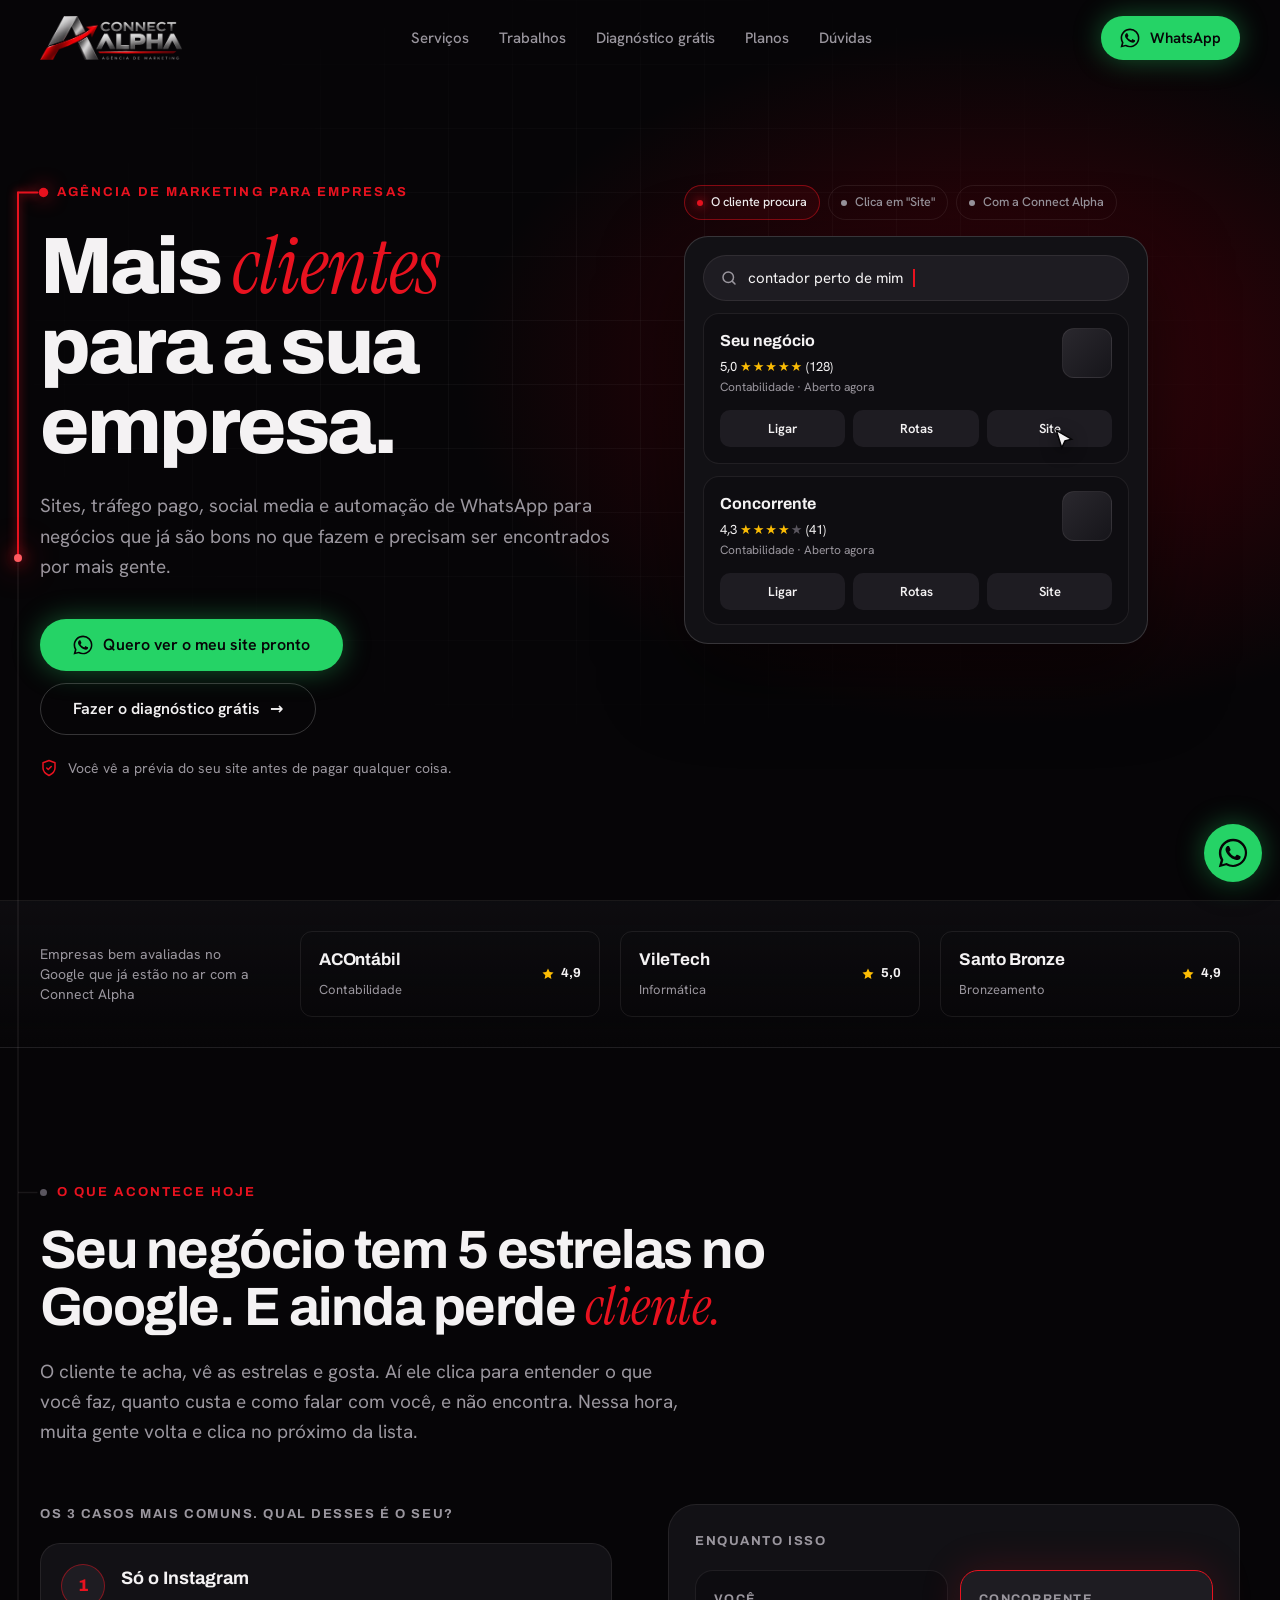
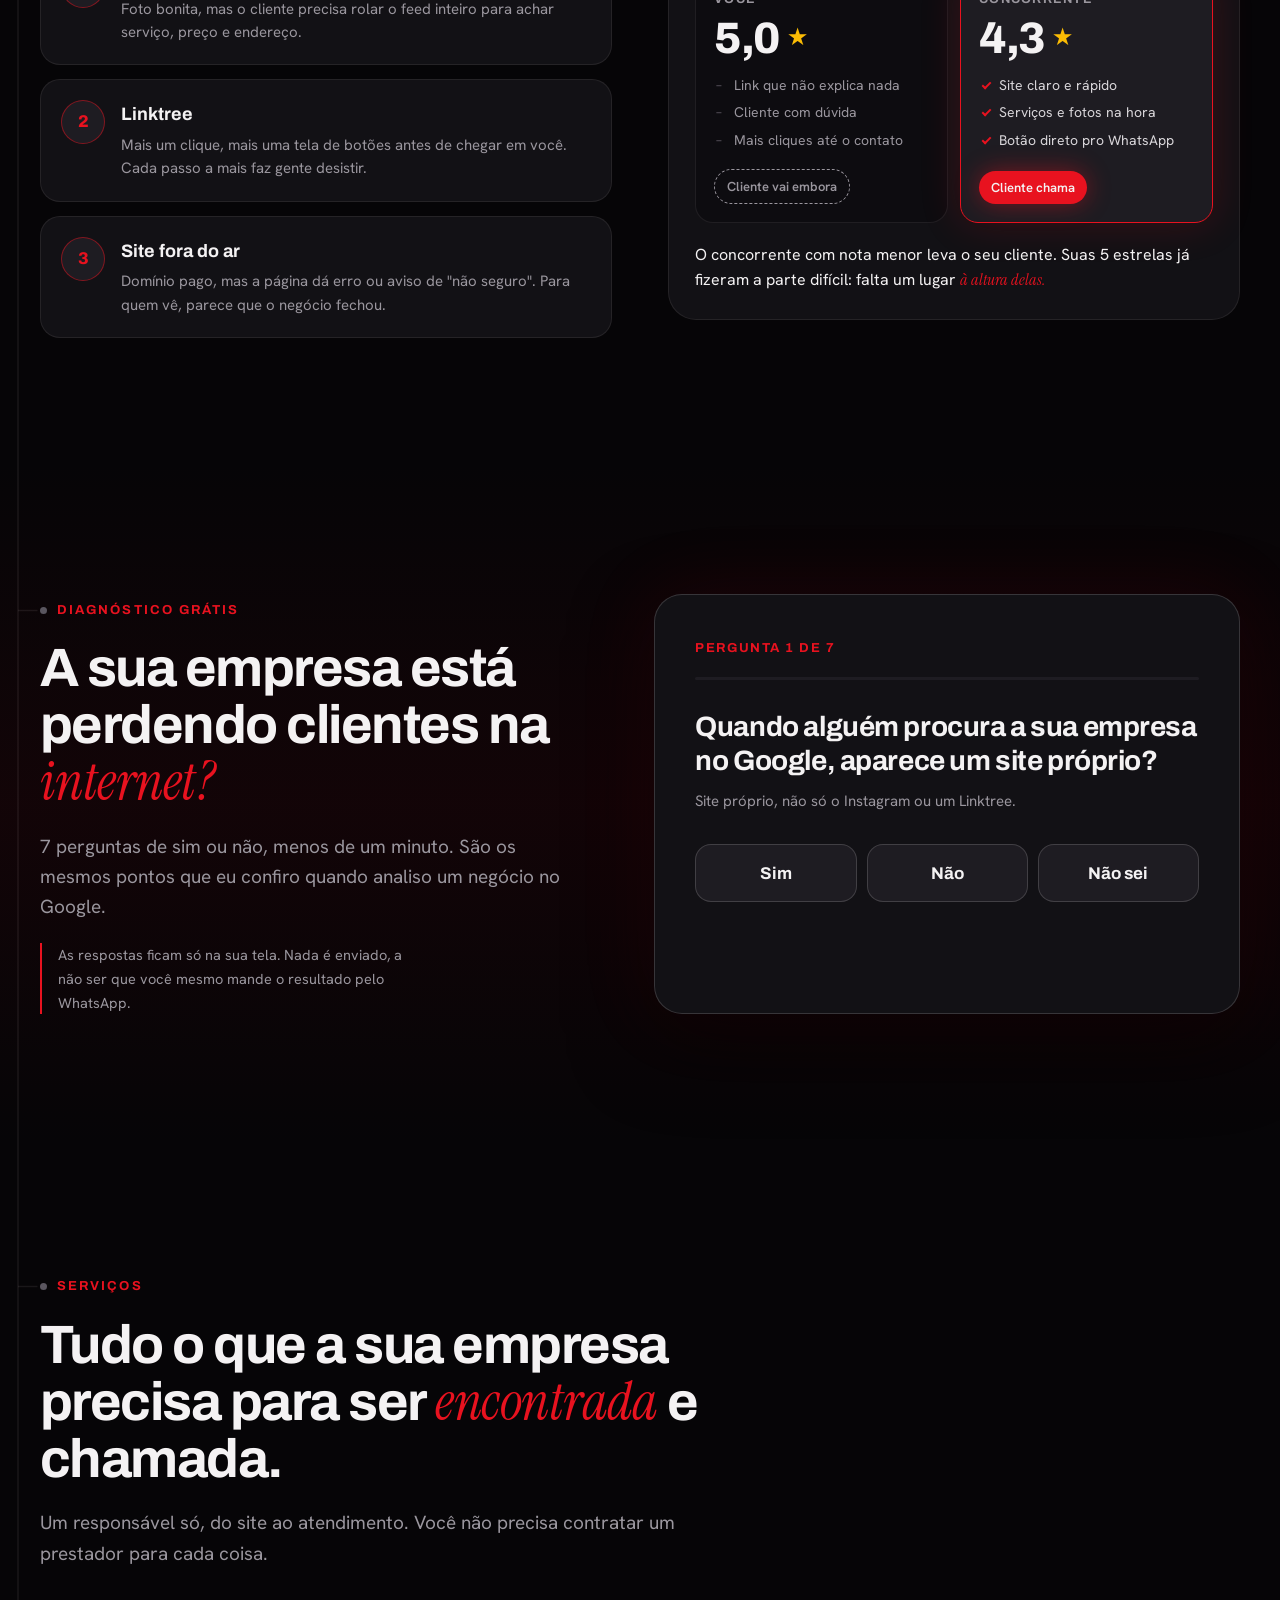
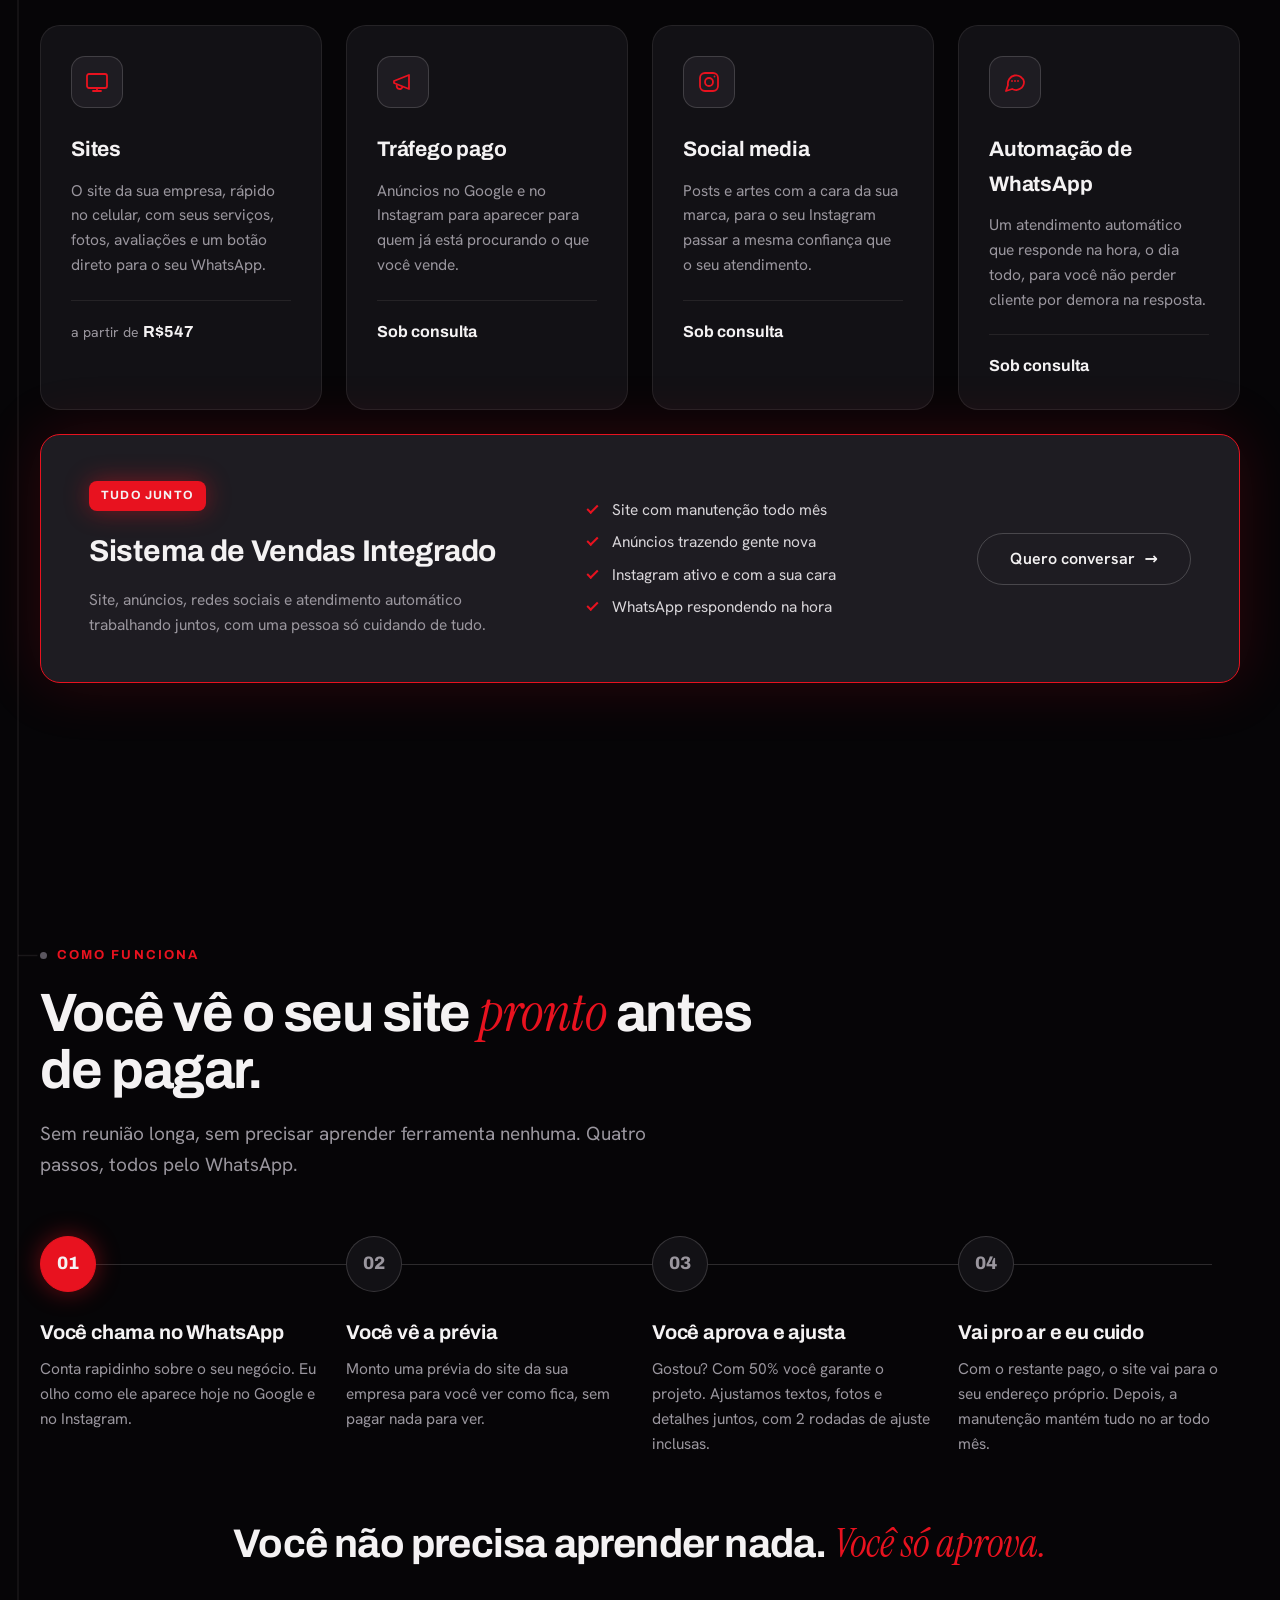
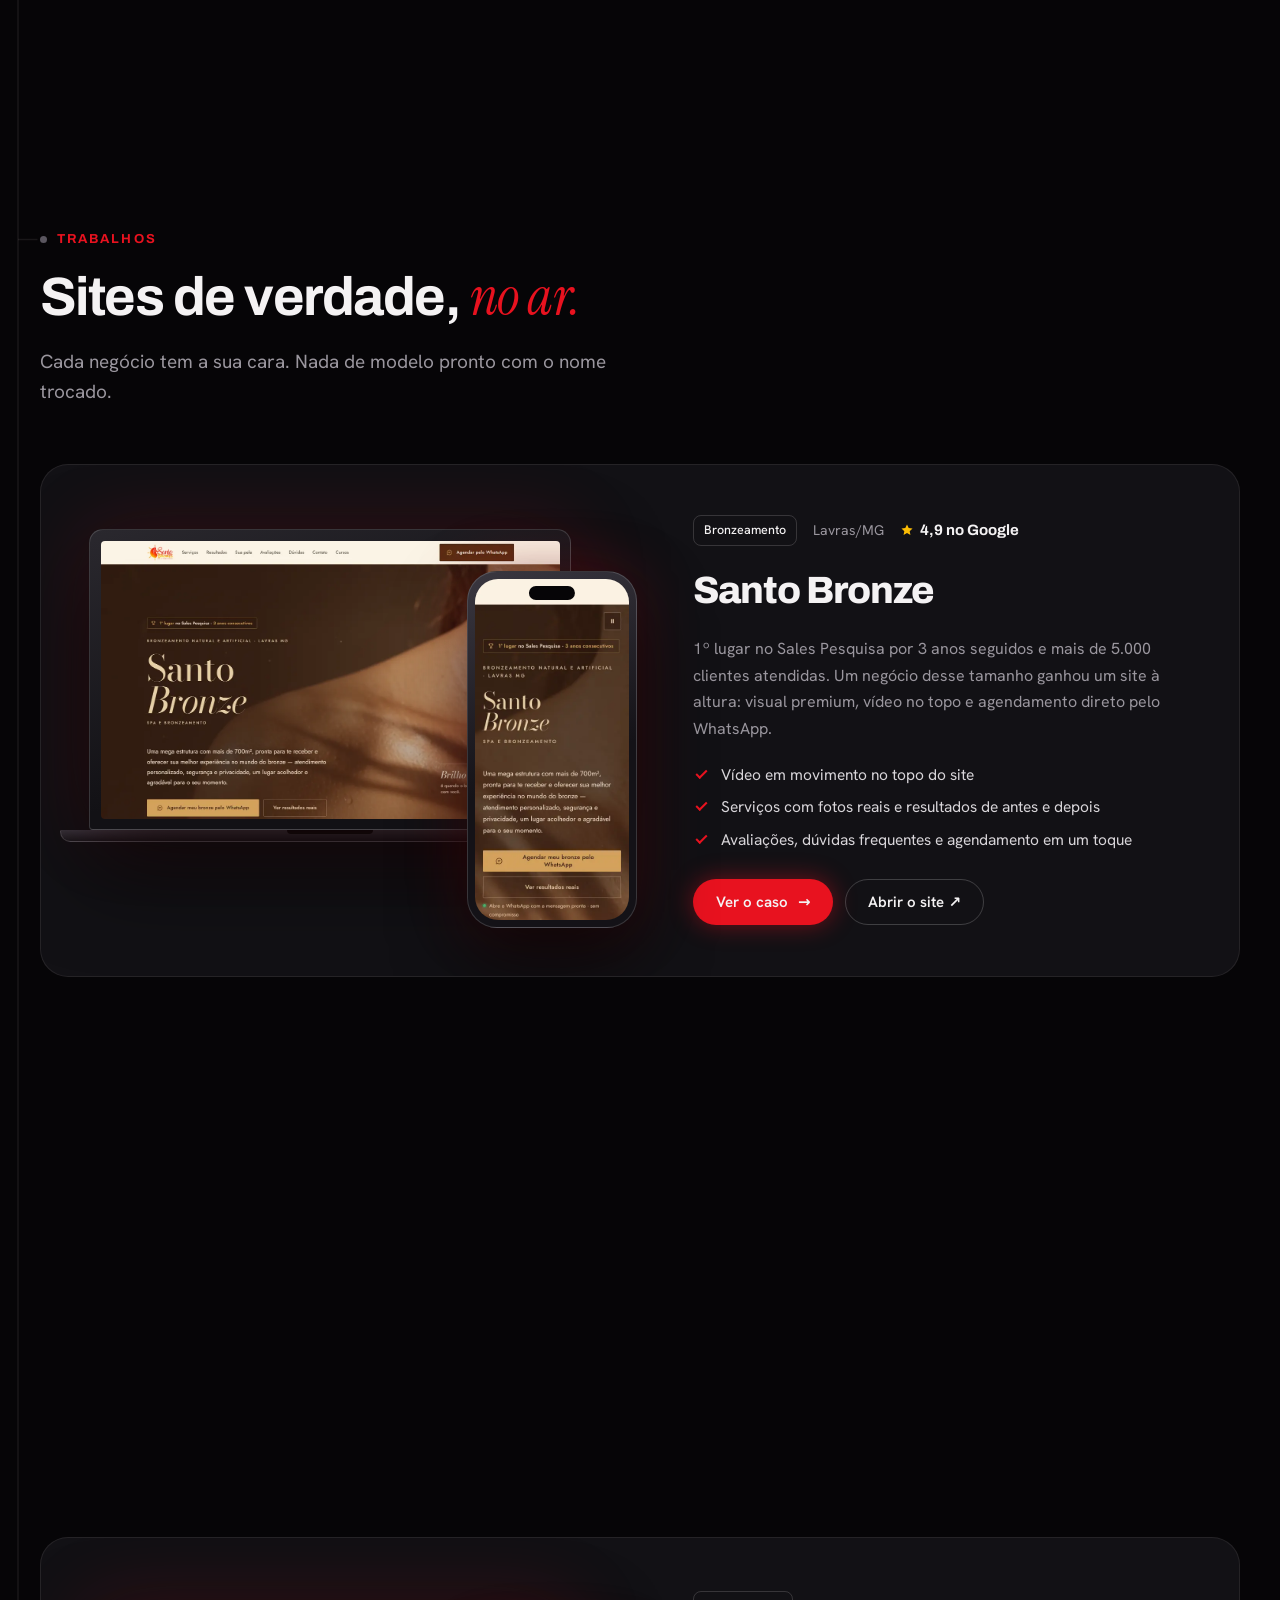
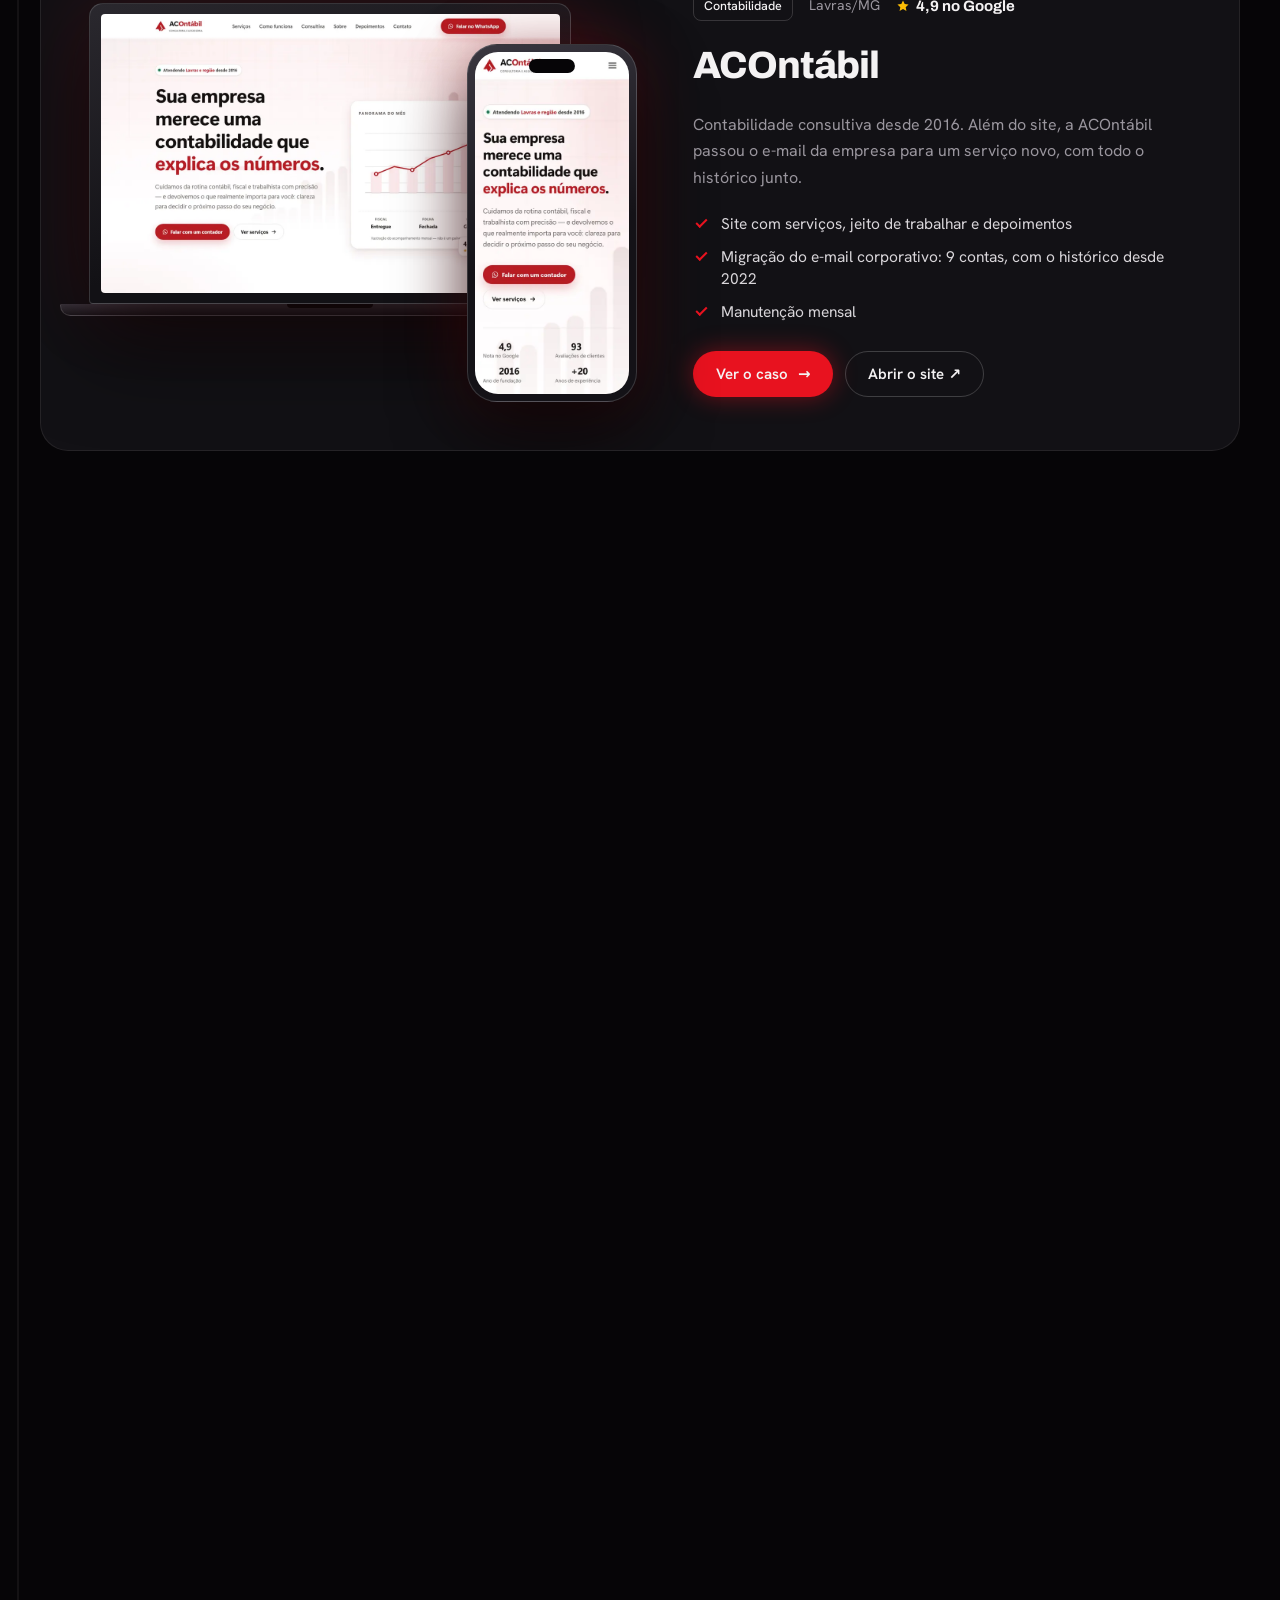
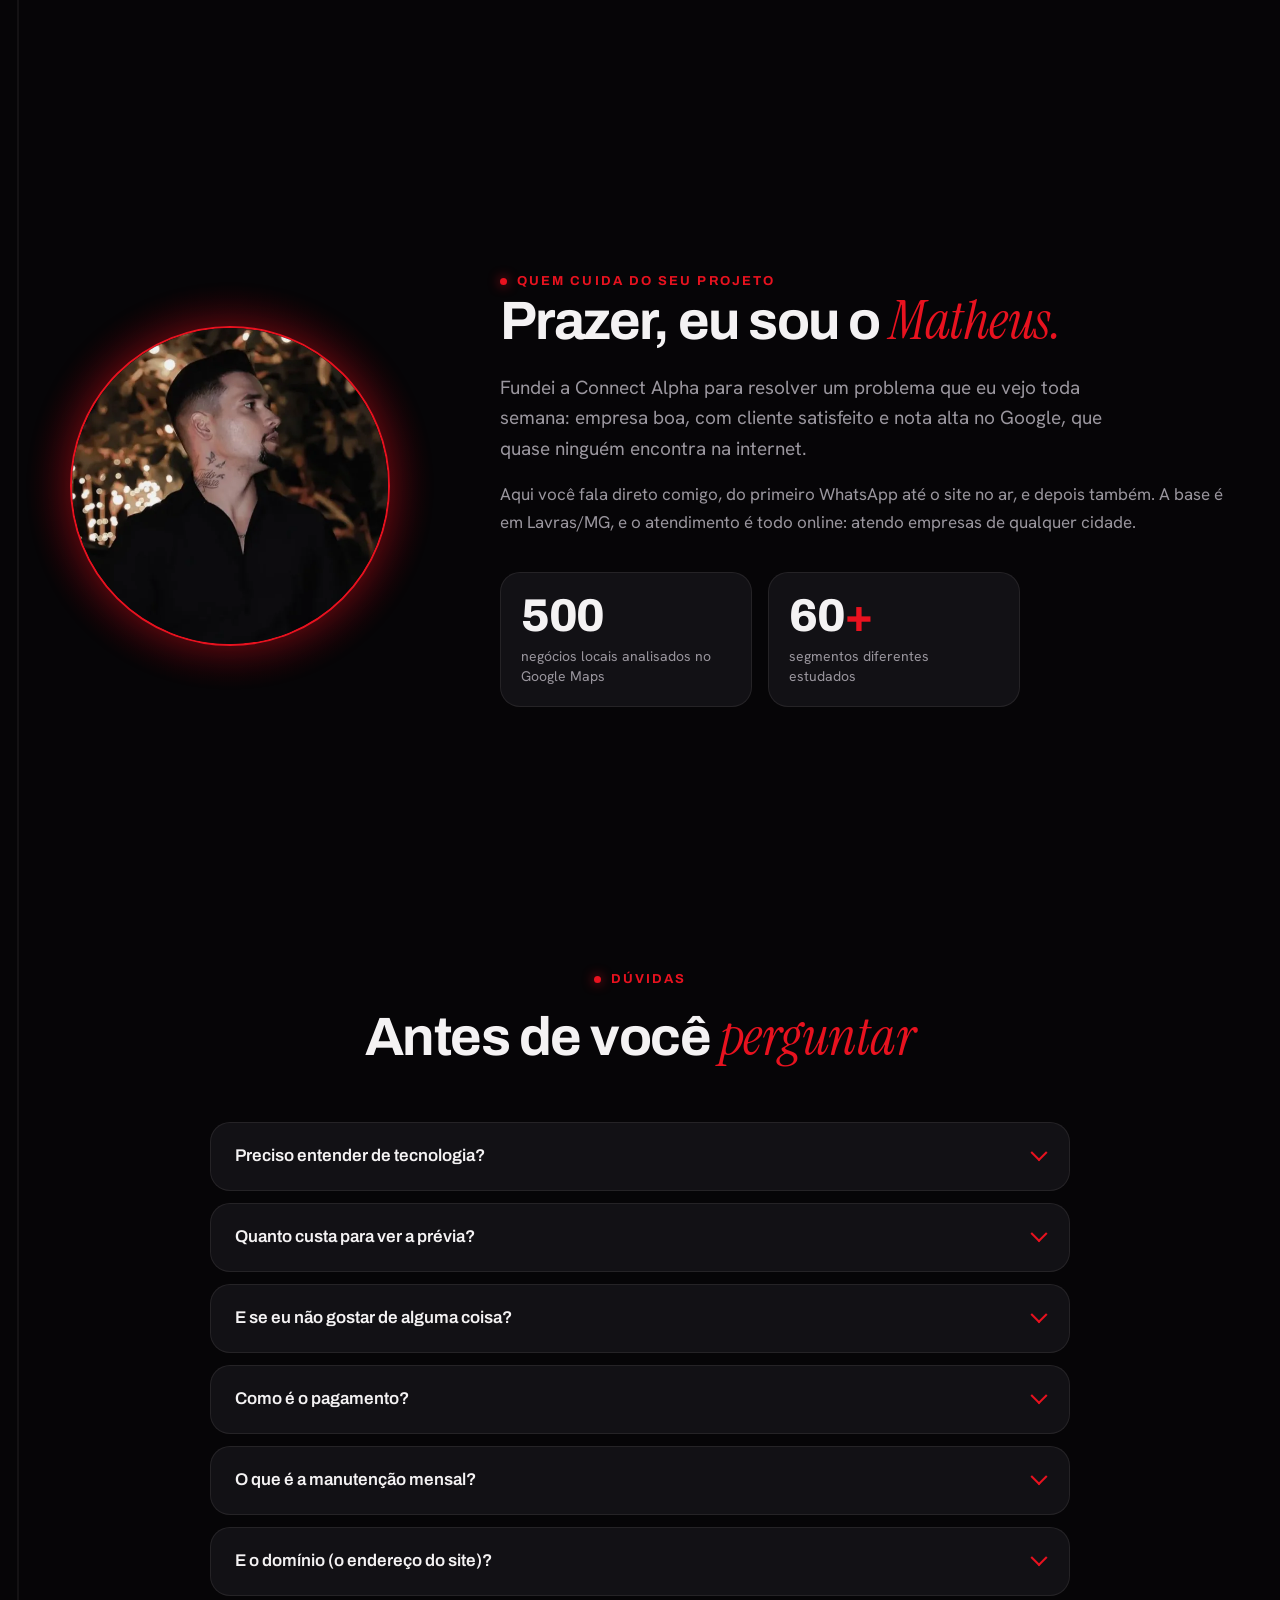
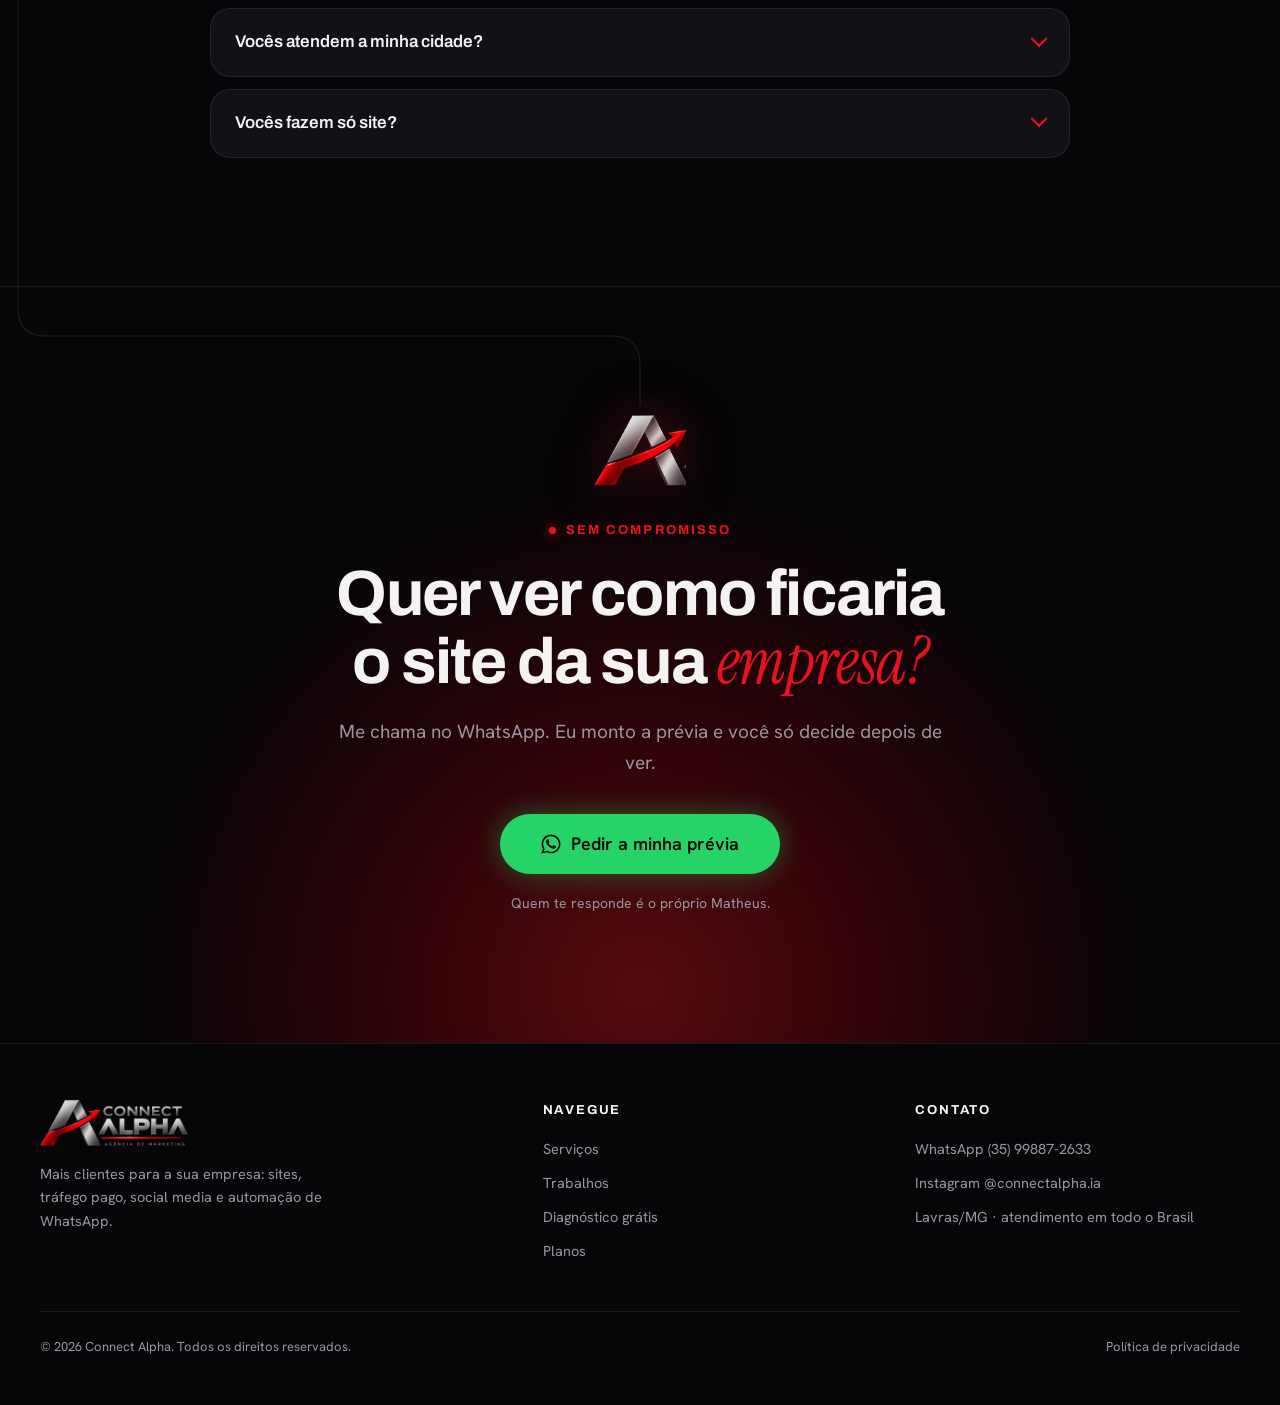
==== index.html @ d313cddc "Site da Connect Alpha: primeira versão Página principal com demonstração animada, trilha de luz, dia" ====
<!DOCTYPE html>
<html lang="pt-BR">
<head>
<meta charset="UTF-8">
<meta name="viewport" content="width=device-width, initial-scale=1">
<title>Connect Alpha | Agência de marketing: sites, tráfego pago e automação</title>
<meta name="description" content="Mais clientes para a sua empresa. Sites, tráfego pago, social media e automação de WhatsApp para negócios que já são bons no que fazem. Veja a prévia do seu site antes de pagar.">
<link rel="canonical" href="https://connectalpha.com.br/">
<meta name="theme-color" content="#060507">
<meta property="og:type" content="website">
<meta property="og:locale" content="pt_BR">
<meta property="og:site_name" content="Connect Alpha">
<meta property="og:title" content="Connect Alpha | Mais clientes para a sua empresa">
<meta property="og:description" content="Sites, tráfego pago, social media e automação de WhatsApp. Veja a prévia do seu site antes de pagar.">
<meta property="og:url" content="https://connectalpha.com.br/">
<meta property="og:image" content="https://connectalpha.com.br/assets/img/og.png">
<meta property="og:image:width" content="1200">
<meta property="og:image:height" content="630">
<meta name="twitter:card" content="summary_large_image">
<link rel="icon" type="image/png" href="/favicon.png">
<link rel="apple-touch-icon" href="/assets/img/apple-touch-icon.png">
<link rel="preload" href="/assets/fonts/archivo.woff2" as="font" type="font/woff2" crossorigin>
<link rel="preload" href="/assets/fonts/hanken-grotesk.woff2" as="font" type="font/woff2" crossorigin>
<link rel="stylesheet" href="/assets/css/site.css">
<script>document.documentElement.className += ' js';</script>
<script type="application/ld+json">
{
  "@context": "https://schema.org",
  "@type": "ProfessionalService",
  "name": "Connect Alpha",
  "description": "Agência de marketing: sites, tráfego pago, social media e automação de WhatsApp para empresas.",
  "url": "https://connectalpha.com.br/",
  "logo": "https://connectalpha.com.br/assets/img/logo.png",
  "image": "https://connectalpha.com.br/assets/img/og.png",
  "telephone": "+55-35-99887-2633",
  "founder": { "@type": "Person", "name": "Matheus Baptista" },
  "address": { "@type": "PostalAddress", "addressLocality": "Lavras", "addressRegion": "MG", "addressCountry": "BR" },
  "areaServed": "BR",
  "sameAs": ["https://www.instagram.com/connectalpha.ia/"],
  "priceRange": "R$547 - R$1.250"
}
</script>
</head>
<body>
<svg width="0" height="0" style="position:absolute" aria-hidden="true">
  <symbol id="i-whats" viewBox="0 0 24 24"><path d="M17.47 14.38c-.3-.15-1.76-.87-2.03-.97-.27-.1-.47-.15-.67.15-.2.3-.77.97-.94 1.17-.17.2-.35.22-.64.07-.3-.15-1.26-.46-2.39-1.47-.88-.79-1.48-1.76-1.65-2.06-.17-.3-.02-.46.13-.6.13-.13.3-.35.45-.52.15-.17.2-.3.3-.5.1-.2.05-.37-.03-.52-.07-.15-.67-1.61-.92-2.2-.24-.58-.49-.5-.67-.51h-.57c-.2 0-.52.07-.79.37-.27.3-1.04 1.02-1.04 2.48 0 1.46 1.07 2.88 1.21 3.07.15.2 2.1 3.2 5.08 4.49.71.31 1.26.49 1.69.63.71.23 1.36.2 1.87.12.57-.08 1.76-.72 2.01-1.41.25-.7.25-1.29.17-1.41-.07-.13-.27-.2-.57-.35M12.05 21.5h-.01a9.4 9.4 0 0 1-4.79-1.310l-.34-.2-3.56.93.95-3.47-.22-.36a9.39 9.39 0 0 1-1.44-5.01c0-5.19 4.23-9.42 9.43-9.42a9.36 9.36 0 0 1 6.66 2.76 9.36 9.36 0 0 1 2.76 6.67c0 5.2-4.23 9.42-9.42 9.42M20.07 3.93A11.25 11.25 0 0 0 12.05.6C5.8.6.71 5.69.7 11.95c0 2 .52 3.95 1.52 5.67L.6 23.4l5.9-1.55a11.3 11.3 0 0 0 5.42 1.38h.01c6.25 0 11.34-5.09 11.35-11.35 0-3.03-1.18-5.88-3.32-8.02"/></symbol>
  <symbol id="i-estrela" viewBox="0 0 24 24"><path d="M12 2.5l2.9 6.1 6.6.8-4.9 4.6 1.3 6.6L12 17.3l-5.9 3.3 1.3-6.6-4.9-4.6 6.6-.8z"/></symbol>
</svg>
<a class="pular" href="#conteudo">Pular para o conteúdo</a>
<header class="topo">
  <div class="wrap">
    <a class="marca" href="/" aria-label="Connect Alpha, página inicial"><img src="/assets/img/logo.webp" alt="Connect Alpha, agência de marketing" width="640" height="199"></a>
    <nav class="menu" aria-label="Principal">
      <a href="/#servicos">Serviços</a>
      <a href="/#trabalhos">Trabalhos</a>
      <a href="/#diagnostico">Diagnóstico grátis</a>
      <a href="/#planos">Planos</a>
      <a href="/#duvidas">Dúvidas</a>
    </nav>
    <div class="topo-acoes">
      <a class="btn btn-whats topo-whats" href="https://wa.me/5535998872633?text=Ol%C3%A1%2C%20Matheus!%20Vi%20o%20site%20da%20Connect%20Alpha%20e%20quero%20saber%20mais." target="_blank" rel="noopener"><svg aria-hidden="true"><use href="#i-whats"/></svg><span>WhatsApp</span></a>
      <button class="menu-botao" type="button" aria-expanded="false" aria-controls="menu-movel"><span class="sr-only">Abrir menu</span><i></i><i></i></button>
    </div>
  </div>
  <div class="progresso" aria-hidden="true"></div>
</header>
<div class="menu-movel" id="menu-movel" hidden>
  <nav aria-label="Menu">
    <a href="/#servicos">Serviços</a>
    <a href="/#trabalhos">Trabalhos</a>
    <a href="/#diagnostico">Diagnóstico grátis</a>
    <a href="/#planos">Planos</a>
    <a href="/#duvidas">Dúvidas</a>
  </nav>
  <div class="menu-movel-base">
    <a class="btn btn-whats" href="https://wa.me/5535998872633?text=Ol%C3%A1%2C%20Matheus!%20Vi%20o%20site%20da%20Connect%20Alpha%20e%20quero%20saber%20mais." target="_blank" rel="noopener"><svg aria-hidden="true"><use href="#i-whats"/></svg>Falar no WhatsApp</a>
    <p>(35) 99887-2633 · Lavras/MG, atendimento em todo o Brasil</p>
  </div>
</div>

<main id="conteudo">

  <!-- ABERTURA: a demonstração mostra o clique perdido e o clique que chega -->
  <section class="hero" aria-labelledby="titulo-hero">
    <div class="wrap">
      <div class="hero-texto">
        <span class="kicker trilha-ponto">Agência de marketing para empresas</span>
        <h1 id="titulo-hero" class="h1">Mais <em class="s">clientes</em> para a sua empresa.</h1>
        <p class="lead">Sites, tráfego pago, social media e automação de WhatsApp para negócios que já são bons no que fazem e precisam ser encontrados por mais gente.</p>
        <div class="acoes">
          <a class="btn btn-whats" href="https://wa.me/5535998872633?text=Ol%C3%A1%2C%20Matheus!%20Vi%20o%20site%20da%20Connect%20Alpha%20e%20quero%20ver%20como%20ficaria%20o%20site%20da%20minha%20empresa." target="_blank" rel="noopener"><svg aria-hidden="true"><use href="#i-whats"/></svg>Quero ver o meu site pronto</a>
          <a class="btn btn-fantasma" href="#diagnostico">Fazer o diagnóstico grátis <span class="seta" aria-hidden="true">→</span></a>
        </div>
        <p class="garantia"><svg viewBox="0 0 24 24" fill="none" stroke-width="2" stroke-linecap="round" stroke-linejoin="round" aria-hidden="true"><path d="M12 22s8-4 8-10V5l-8-3-8 3v7c0 6 8 10 8 10z"/><path d="m9 12 2 2 4-4"/></svg>Você vê a prévia do seu site antes de pagar qualquer coisa.</p>
      </div>

      <figure class="demo" data-etapa="0">
        <figcaption class="sr-only">Demonstração: uma pessoa procura um contador no Google, clica em "Site" na empresa com nota 5,0 e dá erro. Com a Connect Alpha, a empresa ganha um site de verdade e a pessoa chama no WhatsApp.</figcaption>
        <ol class="demo-etapas" aria-hidden="true">
          <li data-e="1">O cliente procura</li>
          <li data-e="2">Clica em "Site"</li>
          <li data-e="3">Com a Connect Alpha</li>
        </ol>
        <div class="palco" aria-hidden="true">
          <div class="busca">
            <div class="busca-barra">
              <svg viewBox="0 0 24 24" fill="none" stroke-width="2" stroke-linecap="round"><circle cx="11" cy="11" r="7"/><path d="m20 20-3.5-3.5"/></svg>
              <span class="busca-texto"></span><i class="caret"></i>
            </div>
            <div class="resultado r1">
              <div class="r-cab">
                <div>
                  <b>Seu negócio</b>
                  <span class="r-nota">5,0 <span class="e">★★★★★</span> (128)</span>
                  <span class="r-cat">Contabilidade · Aberto agora</span>
                </div>
                <span class="r-foto"></span>
              </div>
              <div class="r-botoes"><span>Ligar</span><span>Rotas</span><span class="r-site">Site</span></div>
              <div class="r-erro"><svg viewBox="0 0 24 24" fill="none" stroke-width="2" stroke-linecap="round"><circle cx="12" cy="12" r="9"/><path d="M12 7.5v5.5M12 16v.5"/></svg><span><b>Este site não pode ser acessado</b>O cliente desiste e volta para a lista.</span></div>
            </div>
            <div class="resultado r2">
              <div class="r-cab">
                <div>
                  <b>Concorrente</b>
                  <span class="r-nota">4,3 <span class="e">★★★★<i>★</i></span> (41)</span>
                  <span class="r-cat">Contabilidade · Aberto agora</span>
                </div>
                <span class="r-foto"></span>
              </div>
              <div class="r-botoes"><span>Ligar</span><span>Rotas</span><span class="r-site">Site</span></div>
            </div>
          </div>

          <svg class="demo-seta" viewBox="0 0 400 300" preserveAspectRatio="none"><path pathLength="1" d="M18 282 C 120 250, 250 190, 372 34"/><path class="ponta" pathLength="1" d="M338 40 L 374 30 L 366 66"/></svg>

          <div class="demo-celular">
            <div class="tela"><img class="rola" src="/assets/img/acontabil-mobile.webp" alt="" width="390" height="3400" decoding="async"></div>
          </div>
          <div class="demo-msg">
            <span class="demo-msg-ic"><svg><use href="#i-whats"/></svg></span>
            <div><b>Nova mensagem</b><span>Oi! Vi o site de vocês e quero um orçamento.</span></div>
          </div>
          <svg class="cursor" viewBox="0 0 24 24"><path d="M5 3l14 8-6 1.6L10 19z"/></svg>
        </div>
        <p class="demo-legenda" aria-hidden="true">No celular: site real da ACOntábil, cliente da Connect Alpha</p>
      </figure>
    </div>
  </section>

  <!-- FAIXA DE CONFIANÇA -->
  <section class="faixa" aria-label="Clientes">
    <div class="wrap">
      <p>Empresas bem avaliadas no Google que já estão no ar com a Connect Alpha</p>
      <div class="clientes">
        <a class="cliente" href="/trabalhos/acontabil"><div><b>ACOntábil</b><span>Contabilidade</span></div><span class="nota"><svg aria-hidden="true"><use href="#i-estrela"/></svg>4,9</span></a>
        <a class="cliente" href="/trabalhos/viletech"><div><b>VileTech</b><span>Informática</span></div><span class="nota"><svg aria-hidden="true"><use href="#i-estrela"/></svg>5,0</span></a>
        <a class="cliente" href="/trabalhos/santo-bronze"><div><b>Santo Bronze</b><span>Bronzeamento</span></div><span class="nota"><svg aria-hidden="true"><use href="#i-estrela"/></svg>4,9</span></a>
      </div>
    </div>
  </section>

  <!-- O PROBLEMA -->
  <section class="secao problema" aria-labelledby="titulo-problema">
    <div class="wrap">
      <div class="cab">
        <span class="kicker trilha-ponto revela">O que acontece hoje</span>
        <h2 id="titulo-problema" class="h2 revela d1">Seu negócio tem 5 estrelas no Google. E ainda perde <em class="s">cliente.</em></h2>
        <p class="lead revela d2">O cliente te acha, vê as estrelas e gosta. Aí ele clica para entender o que você faz, quanto custa e como falar com você, e não encontra. Nessa hora, muita gente volta e clica no próximo da lista.</p>
      </div>
      <div class="grade">
        <div>
          <p class="rotulo revela">Os 3 casos mais comuns. Qual desses é o seu?</p>
          <div class="casos">
            <div class="caso-item revela"><span class="n">1</span><div><h3>Só o Instagram</h3><p>Foto bonita, mas o cliente precisa rolar o feed inteiro para achar serviço, preço e endereço.</p></div></div>
            <div class="caso-item revela d1"><span class="n">2</span><div><h3>Linktree</h3><p>Mais um clique, mais uma tela de botões antes de chegar em você. Cada passo a mais faz gente desistir.</p></div></div>
            <div class="caso-item revela d2"><span class="n">3</span><div><h3>Site fora do ar</h3><p>Domínio pago, mas a página dá erro ou aviso de "não seguro". Para quem vê, parece que o negócio fechou.</p></div></div>
          </div>
        </div>
        <div class="duelo revela d1">
          <p class="rotulo">Enquanto isso</p>
          <div class="duelo-lados">
            <div class="lado">
              <span class="lado-nome">Você</span>
              <span class="lado-nota">5,0 <span>★</span></span>
              <ul><li>Link que não explica nada</li><li>Cliente com dúvida</li><li>Mais cliques até o contato</li></ul>
              <span class="lado-fim perde">Cliente vai embora</span>
            </div>
            <div class="lado vence">
              <span class="lado-nome">Concorrente</span>
              <span class="lado-nota">4,3 <span>★</span></span>
              <ul><li>Site claro e rápido</li><li>Serviços e fotos na hora</li><li>Botão direto pro WhatsApp</li></ul>
              <span class="lado-fim">Cliente chama</span>
            </div>
          </div>
          <p class="duelo-fecho">O concorrente com nota menor leva o seu cliente. Suas 5 estrelas já fizeram a parte difícil: falta um lugar <em class="s">à altura delas.</em></p>
        </div>
      </div>
    </div>
  </section>

  <!-- DIAGNÓSTICO -->
  <section class="secao diagnostico" id="diagnostico" aria-labelledby="titulo-diag">
    <div class="wrap grade">
      <div class="diag-intro">
        <span class="kicker trilha-ponto revela">Diagnóstico grátis</span>
        <h2 id="titulo-diag" class="h2 revela d1">A sua empresa está perdendo clientes na <em class="s">internet?</em></h2>
        <p class="lead revela d2">7 perguntas de sim ou não, menos de um minuto. São os mesmos pontos que eu confiro quando analiso um negócio no Google.</p>
        <p class="diag-nota revela d2">As respostas ficam só na sua tela. Nada é enviado, a não ser que você mesmo mande o resultado pelo WhatsApp.</p>
      </div>

      <div class="quiz revela d1" data-quiz>
        <div class="quiz-pergunta" data-tela="pergunta">
          <div class="quiz-cab">
            <span class="quiz-contador" data-contador>Pergunta 1 de 7</span>
            <button class="quiz-voltar" type="button" data-voltar hidden>← Voltar</button>
          </div>
          <div class="quiz-barra" aria-hidden="true"><span data-barra></span></div>
          <h3 class="quiz-texto" data-texto tabindex="-1">Quando alguém procura a sua empresa no Google, aparece um site próprio?</h3>
          <p class="quiz-ajuda" data-ajuda>Site próprio, não só o Instagram ou um Linktree.</p>
          <div class="quiz-opcoes">
            <button type="button" class="opcao" data-resp="sim">Sim</button>
            <button type="button" class="opcao" data-resp="nao">Não</button>
            <button type="button" class="opcao" data-resp="nao-sei">Não sei</button>
          </div>
        </div>

        <div class="quiz-resultado" data-tela="resultado" hidden>
          <div class="resultado-topo">
            <div class="placar">
            <svg viewBox="0 0 120 120" aria-hidden="true"><circle cx="60" cy="60" r="52" class="placar-fundo"/><circle cx="60" cy="60" r="52" class="placar-arco" pathLength="100" data-arco/></svg>
            <div class="placar-num"><b data-pontos>0</b><span>de 7 em dia</span></div>
          </div>
          <h3 class="quiz-titulo" data-titulo tabindex="-1"></h3>
          </div>
          <p class="quiz-sub" data-sub></p>
          <ul class="quiz-falhas" data-falhas></ul>
          <label class="campo">
            <span>Nome da sua empresa <small>(opcional)</small></span>
            <input type="text" data-empresa autocomplete="organization" placeholder="Ex.: Padaria Pão de Ouro">
          </label>
          <a class="btn btn-whats" data-enviar href="#" target="_blank" rel="noopener"><svg aria-hidden="true"><use href="#i-whats"/></svg>Mandar meu resultado no WhatsApp</a>
          <button type="button" class="quiz-refazer" data-refazer>Refazer o diagnóstico</button>
        </div>
      </div>
    </div>
  </section>

  <!-- SERVIÇOS -->
  <section class="secao servicos" id="servicos" aria-labelledby="titulo-servicos">
    <div class="wrap">
      <div class="cab">
        <span class="kicker trilha-ponto revela">Serviços</span>
        <h2 id="titulo-servicos" class="h2 revela d1">Tudo o que a sua empresa precisa para ser <em class="s">encontrada</em> e chamada.</h2>
        <p class="lead revela d2">Um responsável só, do site ao atendimento. Você não precisa contratar um prestador para cada coisa.</p>
      </div>
      <div class="grade">
        <article class="card revela">
          <div class="ic"><svg viewBox="0 0 24 24" aria-hidden="true"><rect x="2" y="4" width="20" height="14" rx="2"/><path d="M8 21h8M12 18v3"/></svg></div>
          <h3>Sites</h3>
          <p>O site da sua empresa, rápido no celular, com seus serviços, fotos, avaliações e um botão direto para o seu WhatsApp.</p>
          <p class="preco">a partir de <b>R$547</b></p>
        </article>
        <article class="card revela d1">
          <div class="ic"><svg viewBox="0 0 24 24" aria-hidden="true"><path d="M3 11l15-6v14L3 13z"/><path d="M11.6 16.8a3 3 0 1 1-5.8-1.6"/></svg></div>
          <h3>Tráfego pago</h3>
          <p>Anúncios no Google e no Instagram para aparecer para quem já está procurando o que você vende.</p>
          <p class="preco"><b>Sob consulta</b></p>
        </article>
        <article class="card revela d2">
          <div class="ic"><svg viewBox="0 0 24 24" aria-hidden="true"><rect x="3" y="3" width="18" height="18" rx="5"/><circle cx="12" cy="12" r="4"/><path d="M17.5 6.5h.01"/></svg></div>
          <h3>Social media</h3>
          <p>Posts e artes com a cara da sua marca, para o seu Instagram passar a mesma confiança que o seu atendimento.</p>
          <p class="preco"><b>Sob consulta</b></p>
        </article>
        <article class="card revela d3">
          <div class="ic"><svg viewBox="0 0 24 24" aria-hidden="true"><path d="M21 12a8 8 0 0 1-11.8 7L3 21l2-6a8 8 0 1 1 16-3z"/><path d="M9 11h.01M12 11h.01M15 11h.01"/></svg></div>
          <h3>Automação de WhatsApp</h3>
          <p>Um atendimento automático que responde na hora, o dia todo, para você não perder cliente por demora na resposta.</p>
          <p class="preco"><b>Sob consulta</b></p>
        </article>
      </div>
      <article class="card sistema revela">
        <div>
          <span class="etq">Tudo junto</span>
          <h3>Sistema de Vendas Integrado</h3>
          <p>Site, anúncios, redes sociais e atendimento automático trabalhando juntos, com uma pessoa só cuidando de tudo.</p>
        </div>
        <ul>
          <li>Site com manutenção todo mês</li>
          <li>Anúncios trazendo gente nova</li>
          <li>Instagram ativo e com a sua cara</li>
          <li>WhatsApp respondendo na hora</li>
        </ul>
        <a class="btn btn-fantasma" href="https://wa.me/5535998872633?text=Ol%C3%A1%2C%20Matheus!%20Vi%20o%20site%20da%20Connect%20Alpha%20e%20tenho%20interesse%20no%20Sistema%20de%20Vendas%20Integrado." target="_blank" rel="noopener">Quero conversar <span class="seta" aria-hidden="true">→</span></a>
      </article>
    </div>
  </section>

  <!-- COMO FUNCIONA -->
  <section class="secao" id="como-funciona" aria-labelledby="titulo-como">
    <div class="wrap">
      <div class="cab">
        <span class="kicker trilha-ponto revela">Como funciona</span>
        <h2 id="titulo-como" class="h2 revela d1">Você vê o seu site <em class="s">pronto</em> antes de pagar.</h2>
        <p class="lead revela d2">Sem reunião longa, sem precisar aprender ferramenta nenhuma. Quatro passos, todos pelo WhatsApp.</p>
      </div>
      <div class="passos" role="list">
        <span class="linha" aria-hidden="true"></span>
        <div class="passo revela" role="listitem"><span class="n">01</span><div><h3>Você chama no WhatsApp</h3><p>Conta rapidinho sobre o seu negócio. Eu olho como ele aparece hoje no Google e no Instagram.</p></div></div>
        <div class="passo revela d1" role="listitem"><span class="n">02</span><div><h3>Você vê a prévia</h3><p>Monto uma prévia do site da sua empresa para você ver como fica, sem pagar nada para ver.</p></div></div>
        <div class="passo revela d2" role="listitem"><span class="n">03</span><div><h3>Você aprova e ajusta</h3><p>Gostou? Com 50% você garante o projeto. Ajustamos textos, fotos e detalhes juntos, com 2 rodadas de ajuste inclusas.</p></div></div>
        <div class="passo revela d3" role="listitem"><span class="n">04</span><div><h3>Vai pro ar e eu cuido</h3><p>Com o restante pago, o site vai para o seu endereço próprio. Depois, a manutenção mantém tudo no ar todo mês.</p></div></div>
      </div>
      <p class="frase-final revela">Você não precisa aprender nada. <em class="s">Você só aprova.</em></p>
    </div>
  </section>

  <!-- TRABALHOS -->
  <section class="secao" id="trabalhos" aria-labelledby="titulo-trabalhos">
    <div class="wrap">
      <div class="cab">
        <span class="kicker trilha-ponto revela">Trabalhos</span>
        <h2 id="titulo-trabalhos" class="h2 revela d1">Sites de verdade, <em class="s">no ar.</em></h2>
        <p class="lead revela d2">Cada negócio tem a sua cara. Nada de modelo pronto com o nome trocado.</p>
      </div>
      <div class="trabalhos-lista">

        <article class="trabalho revela">
          <div class="aparelhos">
            <div class="notebook"><div class="tela"><img src="/assets/img/santobronze-desktop.webp" alt="Página inicial do site da Santo Bronze no computador" width="1200" height="750" loading="lazy"></div><div class="base"></div></div>
            <div class="celular"><div class="tela"><img class="rola" src="/assets/img/santobronze-mobile.webp" alt="Site da Santo Bronze no celular" width="390" height="3400" loading="lazy"></div></div>
          </div>
          <div>
            <div class="seg"><span class="tag">Bronzeamento</span><span>Lavras/MG</span><span class="nota"><svg aria-hidden="true"><use href="#i-estrela"/></svg>4,9 no Google</span></div>
            <h3>Santo Bronze</h3>
            <p class="desc">1º lugar no Sales Pesquisa por 3 anos seguidos e mais de 5.000 clientes atendidas. Um negócio desse tamanho ganhou um site à altura: visual premium, vídeo no topo e agendamento direto pelo WhatsApp.</p>
            <ul class="check">
              <li>Vídeo em movimento no topo do site</li>
              <li>Serviços com fotos reais e resultados de antes e depois</li>
              <li>Avaliações, dúvidas frequentes e agendamento em um toque</li>
            </ul>
            <div class="acoes">
              <a class="btn btn-marca" href="/trabalhos/santo-bronze">Ver o caso <span class="seta" aria-hidden="true">→</span></a>
              <a class="btn btn-fantasma" href="https://www.santobronze.online" target="_blank" rel="noopener">Abrir o site ↗</a>
            </div>
          </div>
        </article>

        <article class="trabalho revela">
          <div class="aparelhos">
            <div class="notebook"><div class="tela"><img src="/assets/img/viletech-desktop.webp" alt="Página inicial do site da VileTech Informática no computador" width="1200" height="750" loading="lazy"></div><div class="base"></div></div>
            <div class="celular"><div class="tela"><img class="rola" src="/assets/img/viletech-mobile.webp" alt="Site da VileTech no celular" width="390" height="3400" loading="lazy"></div></div>
          </div>
          <div>
            <div class="seg"><span class="tag">Informática</span><span>Lavras/MG</span><span class="nota"><svg aria-hidden="true"><use href="#i-estrela"/></svg>5,0 no Google</span></div>
            <h3>VileTech Informática</h3>
            <p class="desc">Loja e assistência técnica no Centro de Lavras, agora com domínio próprio, vitrine de produtos e páginas feitas para aparecer no Google em cada serviço.</p>
            <ul class="check">
              <li>Domínio próprio: viletechinformatica.com.br</li>
              <li>Vitrine com os produtos da loja</li>
              <li>Páginas por serviço: assistência técnica, notebooks, computadores e impressoras</li>
            </ul>
            <div class="acoes">
              <a class="btn btn-marca" href="/trabalhos/viletech">Ver o caso <span class="seta" aria-hidden="true">→</span></a>
              <a class="btn btn-fantasma" href="https://www.viletechinformatica.com.br" target="_blank" rel="noopener">Abrir o site ↗</a>
            </div>
          </div>
        </article>

        <article class="trabalho revela">
          <div class="aparelhos">
            <div class="notebook"><div class="tela"><img src="/assets/img/acontabil-desktop.webp" alt="Página inicial do site da ACOntábil no computador" width="1200" height="750" loading="lazy"></div><div class="base"></div></div>
            <div class="celular"><div class="tela"><img class="rola" src="/assets/img/acontabil-mobile.webp" alt="Site da ACOntábil no celular" width="390" height="3400" loading="lazy"></div></div>
          </div>
          <div>
            <div class="seg"><span class="tag">Contabilidade</span><span>Lavras/MG</span><span class="nota"><svg aria-hidden="true"><use href="#i-estrela"/></svg>4,9 no Google</span></div>
            <h3>ACOntábil</h3>
            <p class="desc">Contabilidade consultiva desde 2016. Além do site, a ACOntábil passou o e-mail da empresa para um serviço novo, com todo o histórico junto.</p>
            <ul class="check">
              <li>Site com serviços, jeito de trabalhar e depoimentos</li>
              <li>Migração do e-mail corporativo: 9 contas, com o histórico desde 2022</li>
              <li>Manutenção mensal</li>
            </ul>
            <div class="acoes">
              <a class="btn btn-marca" href="/trabalhos/acontabil">Ver o caso <span class="seta" aria-hidden="true">→</span></a>
              <a class="btn btn-fantasma" href="https://www.acontabilmg.com.br" target="_blank" rel="noopener">Abrir o site ↗</a>
            </div>
          </div>
        </article>

      </div>
    </div>
  </section>

  <!-- PLANOS -->
  <section class="secao planos" id="planos" aria-labelledby="titulo-planos">
    <div class="wrap">
      <div class="cab centro">
        <span class="kicker revela">Planos do site</span>
        <h2 id="titulo-planos" class="h2 revela d1">Preço claro, <em class="s">sem surpresa.</em></h2>
        <p class="lead revela d2">Pagamento único pelo site e uma manutenção mensal que mantém tudo funcionando.</p>
      </div>
      <div class="grade">
        <article class="plano revela">
          <span class="nome">Essencial</span>
          <p class="valor"><small>R$</small>547</p>
          <p class="mensal">+ manutenção <b>R$47/mês</b></p>
          <ul class="check">
            <li>Site de uma página, rápido e bonito no celular</li>
            <li>Botão de WhatsApp em todas as seções</li>
            <li>Endereço, mapa e horário de atendimento</li>
          </ul>
          <a class="btn btn-fantasma" href="https://wa.me/5535998872633?text=Ol%C3%A1%2C%20Matheus!%20Vi%20o%20site%20da%20Connect%20Alpha%20e%20tenho%20interesse%20no%20plano%20Essencial." target="_blank" rel="noopener">Quero o Essencial</a>
        </article>
        <article class="plano destaque revela d1">
          <span class="selo">Recomendado</span>
          <span class="nome">Profissional</span>
          <p class="valor"><small>R$</small>800</p>
          <p class="mensal">+ manutenção <b>R$77/mês</b></p>
          <ul class="check">
            <li><b class="forte">Tudo do Essencial</b></li>
            <li>Textos escritos para vender o seu serviço</li>
            <li>Visual com a identidade da sua marca</li>
            <li>Serviços, depoimentos, fotos e perguntas frequentes</li>
          </ul>
          <a class="btn btn-marca" href="https://wa.me/5535998872633?text=Ol%C3%A1%2C%20Matheus!%20Vi%20o%20site%20da%20Connect%20Alpha%20e%20tenho%20interesse%20no%20plano%20Profissional." target="_blank" rel="noopener">Quero o Profissional</a>
        </article>
        <article class="plano revela d2">
          <span class="nome">Completa</span>
          <p class="valor"><small>R$</small>1.250</p>
          <p class="mensal">+ manutenção <b>R$127/mês</b></p>
          <ul class="check">
            <li><b class="forte">Tudo do Profissional</b></li>
            <li>Vídeo em movimento no topo do site</li>
            <li>Animações e acabamento premium</li>
            <li>Mais seções e páginas sob medida</li>
          </ul>
          <a class="btn btn-fantasma" href="https://wa.me/5535998872633?text=Ol%C3%A1%2C%20Matheus!%20Vi%20o%20site%20da%20Connect%20Alpha%20e%20tenho%20interesse%20no%20plano%20Completa." target="_blank" rel="noopener">Quero a Completa</a>
        </article>
      </div>
      <div class="condicoes">
        <div class="revela"><svg viewBox="0 0 24 24" aria-hidden="true"><path d="M2 12s3.6-7 10-7 10 7 10 7-3.6 7-10 7S2 12 2 12z"/><circle cx="12" cy="12" r="3"/></svg><span><b>Prévia sem custo.</b> Você vê o site antes de decidir.</span></div>
        <div class="revela d1"><svg viewBox="0 0 24 24" aria-hidden="true"><rect x="2" y="5" width="20" height="14" rx="2"/><path d="M2 10h20"/></svg><span><b>50% para começar e 50% na aprovação,</b> antes de publicar. Pix ou cartão por link.</span></div>
        <div class="revela d2"><svg viewBox="0 0 24 24" aria-hidden="true"><path d="M12 22s8-4 8-10V5l-8-3-8 3v7c0 6 8 10 8 10z"/></svg><span><b>Manutenção:</b> site no ar, segurança e suporte.</span></div>
      </div>
      <p class="outros revela">Tráfego pago, social media e automação de WhatsApp: valores sob consulta, de acordo com o que a sua empresa precisa. <a class="forte" href="https://wa.me/5535998872633?text=Ol%C3%A1%2C%20Matheus!%20Vi%20o%20site%20da%20Connect%20Alpha%20e%20quero%20saber%20os%20valores%20de%20tr%C3%A1fego%20pago%2C%20social%20media%20ou%20automa%C3%A7%C3%A3o%20de%20WhatsApp." target="_blank" rel="noopener">Pedir valores no WhatsApp →</a></p>
    </div>
  </section>

  <!-- QUEM CUIDA -->
  <section class="secao sobre" aria-labelledby="titulo-sobre">
    <div class="wrap grade">
      <div class="foto revela"><img src="/assets/img/matheus.webp" alt="Matheus Baptista, fundador da Connect Alpha" width="600" height="599" loading="lazy"></div>
      <div class="texto">
        <span class="kicker revela">Quem cuida do seu projeto</span>
        <h2 id="titulo-sobre" class="h2 revela d1">Prazer, eu sou o <em class="s">Matheus.</em></h2>
        <p class="lead revela d2">Fundei a Connect Alpha para resolver um problema que eu vejo toda semana: empresa boa, com cliente satisfeito e nota alta no Google, que quase ninguém encontra na internet.</p>
        <p class="revela d2">Aqui você fala direto comigo, do primeiro WhatsApp até o site no ar, e depois também. A base é em Lavras/MG, e o atendimento é todo online: atendo empresas de qualquer cidade.</p>
        <div class="numeros">
          <div class="revela"><b>500</b><span>negócios locais analisados no Google Maps</span></div>
          <div class="revela d1"><b>60<i>+</i></b><span>segmentos diferentes estudados</span></div>
        </div>
      </div>
    </div>
  </section>

  <!-- DÚVIDAS -->
  <section class="secao duvidas" id="duvidas" aria-labelledby="titulo-duvidas">
    <div class="wrap">
      <div class="cab centro">
        <span class="kicker revela">Dúvidas</span>
        <h2 id="titulo-duvidas" class="h2 revela d1">Antes de você <em class="s">perguntar</em></h2>
      </div>
      <div class="lista">
        <details class="revela"><summary>Preciso entender de tecnologia?</summary><div class="resp">Não. Você me passa as informações do seu negócio pelo WhatsApp, e eu cuido de tudo: textos, visual, domínio e publicação. Você só aprova.</div></details>
        <details class="revela"><summary>Quanto custa para ver a prévia?</summary><div class="resp">Nada. Você vê como o site da sua empresa ficaria antes de decidir. Só paga se gostar e quiser seguir.</div></details>
        <details class="revela"><summary>E se eu não gostar de alguma coisa?</summary><div class="resp">Ajustamos juntos. Todos os planos têm 2 rodadas de ajuste inclusas para textos, fotos e detalhes. Se precisar de mais que isso, eu te passo o valor antes de fazer.</div></details>
        <details class="revela"><summary>Como é o pagamento?</summary><div class="resp">50% para começar e 50% na aprovação da versão final, por Pix ou cartão por link. O site é publicado no seu endereço depois do pagamento completo.</div></details>
        <details class="revela"><summary>O que é a manutenção mensal?</summary><div class="resp">É o que mantém o site funcionando: site no ar, segurança e suporte. Os valores vão de R$47 a R$127 por mês, de acordo com o plano.</div></details>
        <details class="revela"><summary>E o domínio (o endereço do site)?</summary><div class="resp">O domínio, tipo suaempresa.com.br, é pago à parte e custa cerca de R$40 a R$60 por ano. Eu registro e configuro para você.</div></details>
        <details class="revela"><summary>Vocês atendem a minha cidade?</summary><div class="resp">Sim. Todo o atendimento é pelo WhatsApp, então dá para atender empresas de qualquer cidade.</div></details>
        <details class="revela"><summary>Vocês fazem só site?</summary><div class="resp">Não. Além do site, a Connect Alpha faz tráfego pago, social media e automação de atendimento no WhatsApp, separados ou juntos no Sistema de Vendas Integrado.</div></details>
      </div>
    </div>
  </section>

  <!-- CHAMADA FINAL: a trilha de luz termina aqui -->
  <section class="secao final" id="contato" aria-labelledby="titulo-final">
    <div class="wrap">
      <img class="simbolo trilha-fim revela" src="/assets/img/simbolo.webp" alt="" width="260" height="200" loading="lazy">
      <span class="kicker revela">Sem compromisso</span>
      <h2 id="titulo-final" class="h2 revela d1">Quer ver como ficaria o site da sua <em class="s">empresa?</em></h2>
      <p class="lead revela d2">Me chama no WhatsApp. Eu monto a prévia e você só decide depois de ver.</p>
      <a class="btn btn-whats btn-grande revela d3" href="https://wa.me/5535998872633?text=Ol%C3%A1%2C%20Matheus!%20Vi%20o%20site%20da%20Connect%20Alpha%20e%20quero%20ver%20como%20ficaria%20o%20site%20da%20minha%20empresa." target="_blank" rel="noopener"><svg aria-hidden="true"><use href="#i-whats"/></svg>Pedir a minha prévia</a>
      <p class="obs revela d3">Quem te responde é o próprio Matheus.</p>
    </div>
  </section>

</main>

<footer class="rodape">
  <div class="wrap">
    <div class="grade">
      <div>
        <img src="/assets/img/logo.webp" alt="Connect Alpha" width="640" height="199" loading="lazy">
        <p>Mais clientes para a sua empresa: sites, tráfego pago, social media e automação de WhatsApp.</p>
      </div>
      <div>
        <p class="rodape-titulo">Navegue</p>
        <ul>
          <li><a href="/#servicos">Serviços</a></li>
          <li><a href="/#trabalhos">Trabalhos</a></li>
          <li><a href="/#diagnostico">Diagnóstico grátis</a></li>
          <li><a href="/#planos">Planos</a></li>
        </ul>
      </div>
      <div>
        <p class="rodape-titulo">Contato</p>
        <ul>
          <li><a href="https://wa.me/5535998872633?text=Ol%C3%A1%2C%20Matheus!%20Vi%20o%20site%20da%20Connect%20Alpha%20e%20quero%20saber%20mais." target="_blank" rel="noopener">WhatsApp (35) 99887-2633</a></li>
          <li><a href="https://www.instagram.com/connectalpha.ia/" target="_blank" rel="noopener">Instagram @connectalpha.ia</a></li>
          <li>Lavras/MG · atendimento em todo o Brasil</li>
        </ul>
      </div>
    </div>
    <div class="base">
      <span>© <span id="ano">2026</span> Connect Alpha. Todos os direitos reservados.</span>
      <a href="/privacidade">Política de privacidade</a>
    </div>
  </div>
</footer>

<a class="flutuante" href="https://wa.me/5535998872633?text=Ol%C3%A1%2C%20Matheus!%20Vi%20o%20site%20da%20Connect%20Alpha%20e%20quero%20saber%20mais." target="_blank" rel="noopener" aria-label="Falar no WhatsApp"><svg aria-hidden="true"><use href="#i-whats"/></svg></a>

<script src="/assets/js/site.js" defer></script>
</body>
</html>
---- assets/css/site.css ----
/* Connect Alpha — estilos do site. Tokens do design system (1. Identidade Visual/design-system.pdf) */
/* Fontes hospedadas no próprio site (latin, variáveis), vindas do Google Fonts */
@font-face { font-family: 'Archivo'; font-style: normal; font-weight: 600 800; font-display: swap; src: url(/assets/fonts/archivo.woff2) format('woff2'); unicode-range: U+0000-00FF, U+0131, U+0152-0153, U+02BB-02BC, U+02C6, U+02DA, U+02DC, U+0304, U+0308, U+0329, U+2000-206F, U+20AC, U+2122, U+2191, U+2193, U+2212, U+2215, U+FEFF, U+FFFD; }
@font-face { font-family: 'Hanken Grotesk'; font-style: normal; font-weight: 400 600; font-display: swap; src: url(/assets/fonts/hanken-grotesk.woff2) format('woff2'); unicode-range: U+0000-00FF, U+0131, U+0152-0153, U+02BB-02BC, U+02C6, U+02DA, U+02DC, U+0304, U+0308, U+0329, U+2000-206F, U+20AC, U+2122, U+2191, U+2193, U+2212, U+2215, U+FEFF, U+FFFD; }
@font-face { font-family: 'Instrument Serif'; font-style: italic; font-weight: 400; font-display: swap; src: url(/assets/fonts/instrument-serif-italic.woff2) format('woff2'); unicode-range: U+0000-00FF, U+0131, U+0152-0153, U+02BB-02BC, U+02C6, U+02DA, U+02DC, U+0304, U+0308, U+0329, U+2000-206F, U+20AC, U+2122, U+2191, U+2193, U+2212, U+2215, U+FEFF, U+FFFD; }

:root {
  --preto: #060507; --grafite: #121115; --carvao: #1E1C22;
  --vermelho: #E8121F; --brasa: #FF4A1C; --vinho: #2A0308;
  --branco: #F4F2F3; --leitura: #9A969E; --apagado: #5A565F;
  --borda: rgba(244, 242, 243, .08); --borda-forte: rgba(244, 242, 243, .16);
  --whats: #25D366;
  --glow-botao: 0 0 24px rgba(232, 18, 31, .45);
  --glow-whats: 0 0 28px rgba(37, 211, 102, .40);
  --r-xs: 8px; --r-sm: 12px; --r-md: 20px; --r-lg: 28px;
  --display: 'Archivo', system-ui, sans-serif;
  --corpo: 'Hanken Grotesk', system-ui, sans-serif;
  --serif: 'Instrument Serif', Georgia, serif;
  --max: 1200px;
  --gutter: 20px;
  --secao: 88px;
}
@media (min-width: 768px) { :root { --gutter: 32px; --secao: 112px; } }
@media (min-width: 1100px) { :root { --secao: 128px; } }

*, *::before, *::after { box-sizing: border-box; }
html { scroll-behavior: smooth; -webkit-text-size-adjust: 100%; scroll-padding-top: 84px; }
body { margin: 0; background: var(--preto); color: var(--leitura); font-family: var(--corpo);
  font-size: 16px; line-height: 1.65; -webkit-font-smoothing: antialiased; overflow-x: hidden; }
@media (min-width: 768px) { body { font-size: 17px; } }
img, video { display: block; max-width: 100%; height: auto; }
a { color: inherit; text-decoration: none; }
h1, h2, h3, h4 { margin: 0; font-family: var(--display); color: var(--branco); }
p { margin: 0; }
ul { margin: 0; padding: 0; list-style: none; }
em.s { font-family: var(--serif); font-style: italic; font-weight: 400; color: var(--vermelho); letter-spacing: -.005em; }
:focus-visible { outline: 2px solid var(--vermelho); outline-offset: 3px; border-radius: 6px; }
::selection { background: var(--vermelho); color: var(--branco); }
.sr-only { position: absolute; width: 1px; height: 1px; overflow: hidden; clip: rect(0 0 0 0); white-space: nowrap; }
.pular { position: absolute; left: 16px; top: -60px; z-index: 100; padding: 10px 16px; background: var(--vermelho);
  color: var(--branco); border-radius: 999px; font-weight: 600; }
.pular:focus { top: 12px; }

.wrap { width: 100%; max-width: calc(var(--max) + var(--gutter) * 2); margin: 0 auto; padding: 0 var(--gutter); }
.secao { padding: var(--secao) 0; position: relative; }

/* ---------- tipografia ---------- */
.kicker { display: inline-flex; align-items: center; gap: 10px; font-family: var(--display); font-weight: 700;
  font-size: 13px; letter-spacing: .16em; text-transform: uppercase; color: var(--vermelho); }
.kicker::before { content: ""; width: 7px; height: 7px; border-radius: 50%; background: var(--vermelho);
  box-shadow: 0 0 12px rgba(232, 18, 31, .9); }
.h1 { font-weight: 800; font-size: clamp(40px, 8.6vw, 80px); line-height: 1.0; letter-spacing: -.035em; }
.h2 { font-weight: 700; font-size: clamp(32px, 5.2vw, 54px); line-height: 1.06; letter-spacing: -.028em; }
.h3 { font-weight: 700; font-size: clamp(24px, 3vw, 32px); line-height: 1.15; letter-spacing: -.015em; }
.h1 em.s, .h2 em.s { letter-spacing: -.01em; }
.lead { font-size: 17px; line-height: 1.6; max-width: 58ch; }
@media (min-width: 768px) { .lead { font-size: 19px; } }
.cab { max-width: 760px; margin-bottom: 56px; }
.cab .h2 { margin-top: 18px; }
.cab .lead { margin-top: 20px; }
.cab.centro { margin-left: auto; margin-right: auto; text-align: center; }
.cab.centro .lead { margin-left: auto; margin-right: auto; }
.forte { color: var(--branco); font-weight: 600; }

/* ---------- botões ---------- */
.btn { display: inline-flex; align-items: center; justify-content: center; gap: 10px; min-height: 48px;
  padding: 0 26px; border-radius: 999px; font-family: var(--corpo); font-weight: 600; font-size: 16px;
  line-height: 1.2; text-align: center; border: 1px solid transparent; cursor: pointer;
  transition: box-shadow .25s ease, border-color .25s ease, background-color .25s ease, filter .25s ease; }
@media (min-width: 768px) { .btn { min-height: 52px; padding: 0 32px; } }
.btn svg { width: 20px; height: 20px; flex: none; }
.btn-whats { background: var(--whats); color: var(--preto); box-shadow: var(--glow-whats); }
.btn-whats svg { fill: var(--preto); }
.btn-whats:hover { box-shadow: 0 0 44px rgba(37, 211, 102, .6); filter: brightness(1.05); }
.btn-marca { background: var(--vermelho); color: var(--branco); box-shadow: var(--glow-botao); }
.btn-marca:hover { box-shadow: 0 0 40px rgba(232, 18, 31, .65); }
.btn-fantasma { background: transparent; color: var(--branco); border-color: rgba(244, 242, 243, .2); }
.btn-fantasma:hover { border-color: var(--vermelho); }
.btn .seta { transition: transform .25s ease; }
.btn:hover .seta { transform: translateX(3px); }

/* ---------- topo ---------- */
.topo { position: fixed; inset: 0 0 auto 0; z-index: 50; transition: background-color .3s ease, border-color .3s ease, backdrop-filter .3s ease;
  border-bottom: 1px solid transparent; }
.topo.rolou { background: rgba(6, 5, 7, .78); backdrop-filter: blur(14px); -webkit-backdrop-filter: blur(14px); border-color: var(--borda); }
.topo .wrap { display: flex; align-items: center; justify-content: space-between; height: 68px; gap: 16px; }
@media (min-width: 768px) { .topo .wrap { height: 76px; } }
.marca img { height: 38px; width: auto; }
@media (min-width: 768px) { .marca img { height: 44px; } }
.menu { display: none; gap: 30px; font-size: 15px; font-weight: 500; }
.menu a { color: var(--leitura); transition: color .2s ease; }
.menu a:hover { color: var(--branco); }
@media (min-width: 1000px) { .menu { display: flex; } }
.topo .btn { min-height: 44px; padding: 0 18px; font-size: 15px; }
.topo .btn span.longo { display: none; }
@media (min-width: 560px) { .topo .btn span.longo { display: inline; } }
.progresso { position: absolute; left: 0; bottom: -1px; height: 2px; width: 100%; transform-origin: 0 50%;
  transform: scaleX(var(--p, 0)); background: linear-gradient(90deg, var(--vinho), var(--vermelho) 70%, var(--brasa));
  box-shadow: 0 0 12px rgba(232, 18, 31, .8); }

/* ---------- hero ---------- */
.hero { position: relative; padding: 128px 0 72px; overflow: hidden; }
@media (min-width: 1000px) { .hero { padding: 168px 0 112px; min-height: 100vh; display: flex; align-items: center; } }
.hero::before { content: ""; position: absolute; inset: 0; pointer-events: none;
  background: radial-gradient(ellipse 60% 55% at 78% 42%, rgba(232, 18, 31, .22) 0%, var(--vinho) 30%, transparent 70%); opacity: .9; }
.hero::after { content: ""; position: absolute; inset: 0; pointer-events: none; opacity: .5;
  background-image: linear-gradient(var(--borda) 1px, transparent 1px), linear-gradient(90deg, var(--borda) 1px, transparent 1px);
  background-size: 64px 64px; -webkit-mask-image: radial-gradient(ellipse 70% 60% at 50% 40%, #000 20%, transparent 75%);
  mask-image: radial-gradient(ellipse 70% 60% at 50% 40%, #000 20%, transparent 75%); }
.hero .wrap { position: relative; z-index: 1; display: grid; gap: 56px; align-items: center; }
@media (min-width: 1000px) { .hero .wrap { grid-template-columns: 1.02fr 1fr; gap: 48px; } }
.hero .h1 { margin-top: 22px; }
.hero .lead { margin-top: 24px; }
.hero .acoes { margin-top: 36px; display: flex; flex-wrap: wrap; gap: 12px; }
.hero .garantia { margin-top: 22px; display: flex; align-items: center; gap: 10px; font-size: 14px; color: var(--leitura); }
.hero .garantia svg { width: 18px; height: 18px; flex: none; stroke: var(--vermelho); }
@media (max-width: 480px) { .hero .acoes .btn { width: 100%; } }

/* ---------- aparelhos (notebook + celular) ---------- */
.aparelhos { position: relative; width: 100%; max-width: 620px; margin: 0 auto; aspect-ratio: 620 / 470; }
.notebook { position: absolute; left: 0; top: 4%; width: 88%; }
.notebook .tela { position: relative; aspect-ratio: 16 / 10; border-radius: 14px 14px 4px 4px; padding: 2.2%;
  background: linear-gradient(160deg, #2a282e, #121115 60%); border: 1px solid var(--borda-forte); overflow: hidden;
  box-shadow: 0 40px 90px rgba(0, 0, 0, .6), 0 0 80px rgba(232, 18, 31, .18); }
.notebook .tela img { width: 100%; height: 100%; object-fit: cover; object-position: top; border-radius: 4px; }
.notebook .base { height: 12px; margin: 0 -6%; border-radius: 2px 2px 14px 14px;
  background: linear-gradient(180deg, #3a3740, #1a181d); border: 1px solid var(--borda-forte); border-top: 0; }
.notebook .base::after { content: ""; display: block; width: 16%; height: 4px; margin: 0 auto; border-radius: 0 0 6px 6px; background: #0d0c0f; }
.celular { position: absolute; right: 0; bottom: 0; width: 31%; aspect-ratio: 390 / 820; border-radius: 30px; padding: 7px;
  background: linear-gradient(160deg, #3a3740, #141217 55%); border: 1px solid var(--borda-forte);
  box-shadow: 0 30px 70px rgba(0, 0, 0, .7), 0 0 60px rgba(232, 18, 31, .25); }
.celular .tela { position: relative; width: 100%; height: 100%; border-radius: 23px; overflow: hidden; background: #fff; }
.celular .tela::before { content: ""; position: absolute; z-index: 2; top: 7px; left: 50%; width: 30%; height: 14px;
  transform: translateX(-50%); border-radius: 999px; background: #060507; }
.celular .rola { width: 100%; animation: rolar 22s ease-in-out infinite; }
@keyframes rolar { 0%, 8% { transform: translateY(0); } 46%, 56% { transform: translateY(-72%); } 94%, 100% { transform: translateY(0); } }
  padding: 10px 16px 10px 12px; border-radius: 999px; background: rgba(18, 17, 21, .88); border: 1px solid var(--borda-forte);
  backdrop-filter: blur(10px); -webkit-backdrop-filter: blur(10px); font-size: 13px; color: var(--branco); font-weight: 500;
  box-shadow: 0 12px 30px rgba(0, 0, 0, .5); }
  animation: pulsar 2.4s ease-in-out infinite; }
@keyframes pulsar { 50% { opacity: .35; } }

/* ---------- faixa de confiança ---------- */
.faixa { border-top: 1px solid var(--borda); border-bottom: 1px solid var(--borda); background: linear-gradient(180deg, rgba(18,17,21,.6), rgba(6,5,7,0)); }
.faixa .wrap { display: grid; gap: 22px; padding-top: 30px; padding-bottom: 30px; align-items: center; }
@media (min-width: 900px) { .faixa .wrap { grid-template-columns: 220px 1fr; gap: 40px; } }
.faixa p { font-size: 14px; line-height: 1.45; }
.clientes { display: grid; gap: 14px; }
@media (min-width: 640px) { .clientes { grid-template-columns: repeat(3, 1fr); gap: 20px; } }
.cliente { display: flex; align-items: center; justify-content: space-between; gap: 12px; padding: 14px 18px;
  border-radius: var(--r-sm); border: 1px solid var(--borda); transition: border-color .25s ease, background-color .25s ease; }
.cliente:hover { border-color: rgba(232, 18, 31, .35); background: var(--grafite); }
.cliente b { display: block; font-family: var(--display); font-weight: 700; font-size: 17px; color: var(--branco); letter-spacing: -.01em; }
.cliente span { font-size: 13px; }
.nota { display: inline-flex; align-items: center; gap: 6px; font-family: var(--display); font-weight: 700; color: var(--branco); font-size: 15px; white-space: nowrap; }
.nota svg { width: 14px; height: 14px; fill: #FBBC04; }

/* ---------- problema ---------- */
.casos { display: grid; gap: 14px; margin-top: 36px; }
.caso-item { display: grid; grid-template-columns: 44px 1fr; gap: 16px; padding: 20px; border-radius: var(--r-md);
  background: var(--grafite); border: 1px solid var(--borda); }
.caso-item .n { width: 44px; height: 44px; border-radius: 50%; display: grid; place-items: center; background: var(--carvao);
  border: 1px solid rgba(232, 18, 31, .5); font-family: var(--display); font-weight: 800; color: var(--vermelho); }
.caso-item h3 { font-size: 18px; font-weight: 700; }
.caso-item p { margin-top: 4px; font-size: 15px; line-height: 1.55; }
.fecho { margin-top: 28px; font-size: 17px; color: var(--branco); }
.fecho em.s { font-size: 1.15em; }

/* ---------- serviços ---------- */
.servicos .grade { display: grid; gap: 20px; }
@media (min-width: 700px) { .servicos .grade { grid-template-columns: repeat(2, 1fr); gap: 24px; } }
@media (min-width: 1100px) { .servicos .grade { grid-template-columns: repeat(4, 1fr); } }
.card { position: relative; padding: 30px; border-radius: var(--r-md); background: var(--grafite); border: 1px solid var(--borda);
  transition: background-color .3s ease, border-color .3s ease; overflow: hidden; isolation: isolate; }
.card::before { content: ""; position: absolute; inset: 0; z-index: -1; opacity: 0; transition: opacity .3s ease; pointer-events: none;
  background: radial-gradient(420px circle at var(--mx, 50%) var(--my, 0%), rgba(232, 18, 31, .14), transparent 60%); }
.card:hover { background: var(--carvao); border-color: rgba(232, 18, 31, .35); }
.card:hover::before { opacity: 1; }
.card .ic { width: 52px; height: 52px; border-radius: 14px; display: grid; place-items: center; background: var(--carvao);
  border: 1px solid var(--borda-forte); }
.card .ic svg { width: 24px; height: 24px; stroke: var(--vermelho); fill: none; stroke-width: 1.8; stroke-linecap: round; stroke-linejoin: round; }
.card h3 { margin-top: 24px; font-size: 21px; font-weight: 700; letter-spacing: -.01em; }
.card p { margin-top: 12px; font-size: 15.5px; line-height: 1.6; }
.card .preco { margin-top: 22px; padding-top: 18px; border-top: 1px solid var(--borda); font-size: 14px; }
.card .preco b { color: var(--branco); font-family: var(--display); font-weight: 700; font-size: 16px; }
.card.sistema { margin-top: 24px; padding: 36px 30px; border-color: var(--vermelho); background: var(--carvao);
  box-shadow: 0 0 60px rgba(232, 18, 31, .18); display: grid; gap: 28px; align-items: center; }
@media (min-width: 900px) { .card.sistema { grid-template-columns: 1.3fr 1fr auto; padding: 44px 48px; gap: 48px; } }
.card.sistema .etq { display: inline-block; padding: 5px 12px; border-radius: var(--r-xs); background: var(--vermelho);
  color: var(--branco); font-family: var(--display); font-weight: 700; font-size: 12px; letter-spacing: .1em; text-transform: uppercase;
  box-shadow: var(--glow-botao); }
.card.sistema h3 { margin-top: 16px; font-size: clamp(24px, 3vw, 30px); }
.card.sistema ul { display: grid; gap: 10px; }
.check li, .card.sistema li { position: relative; padding-left: 28px; font-size: 15.5px; line-height: 1.45; color: #d9d6da; }
.check li::before, .card.sistema li::before { content: ""; position: absolute; left: 3px; top: 6px; width: 11px; height: 6px;
  border-left: 2px solid var(--vermelho); border-bottom: 2px solid var(--vermelho); transform: rotate(-45deg); }

/* ---------- como funciona ---------- */
.passos { position: relative; display: grid; gap: 20px; counter-reset: p; }
@media (min-width: 900px) { .passos { grid-template-columns: repeat(4, 1fr); gap: 24px; } }
.passos::before { content: ""; position: absolute; left: 27px; top: 28px; bottom: 28px; width: 1px; background: var(--borda-forte); }
@media (min-width: 900px) { .passos::before { left: 28px; right: 28px; top: 28px; bottom: auto; width: auto; height: 1px; } }
.passos .linha { position: absolute; left: 27px; top: 28px; width: 1px; height: calc((100% - 56px) * var(--lp, 0));
  background: var(--vermelho); box-shadow: 0 0 12px var(--vermelho); transition: height .2s linear; }
@media (min-width: 900px) { .passos .linha { left: 28px; top: 28px; height: 1px; width: calc((100% - 56px) * var(--lp, 0)); transition: width .2s linear; } }
.passo { position: relative; display: grid; grid-template-columns: 56px 1fr; gap: 20px; align-content: start; }
@media (min-width: 900px) { .passo { grid-template-columns: 1fr; gap: 24px; } }
.passo .n { position: relative; z-index: 1; width: 56px; height: 56px; border-radius: 50%; display: grid; place-items: center;
  background: var(--grafite); border: 1px solid var(--borda-forte); font-family: var(--display); font-weight: 800; font-size: 18px;
  color: var(--leitura); transition: all .4s ease; }
.passo.on .n { background: var(--vermelho); border-color: var(--vermelho); color: var(--branco); box-shadow: var(--glow-botao); }
.passo h3 { font-size: 20px; font-weight: 700; letter-spacing: -.01em; }
.passo p { margin-top: 8px; font-size: 15.5px; line-height: 1.6; }
.frase-final { margin-top: 64px; text-align: center; font-family: var(--display); font-weight: 700; color: var(--branco);
  font-size: clamp(26px, 3.6vw, 40px); line-height: 1.15; letter-spacing: -.02em; }

/* ---------- trabalhos ---------- */
.trabalhos-lista { display: grid; gap: 28px; }
.trabalho { display: grid; gap: 36px; align-items: center; padding: 28px; border-radius: var(--r-lg); background: var(--grafite);
  border: 1px solid var(--borda); overflow: hidden; transition: border-color .3s ease; }
.trabalho:hover { border-color: rgba(232, 18, 31, .3); }
@media (min-width: 960px) { .trabalho { grid-template-columns: 1.1fr 1fr; padding: 48px; gap: 56px; }
  .trabalho:nth-child(even) .aparelhos { order: 2; } }
.trabalho .aparelhos { max-width: 560px; }
.trabalho .seg { font-size: 14px; display: flex; flex-wrap: wrap; gap: 8px 16px; align-items: center; }
.trabalho h3 { margin-top: 14px; font-size: clamp(28px, 3.4vw, 38px); font-weight: 800; letter-spacing: -.025em; }
.trabalho .desc { margin-top: 14px; font-size: 16px; }
.trabalho ul { margin-top: 22px; display: grid; gap: 10px; }
.trabalho .acoes { margin-top: 28px; display: flex; flex-wrap: wrap; gap: 12px; }
.trabalho .acoes .btn { min-height: 46px; font-size: 15px; padding: 0 22px; }
.tag { display: inline-block; padding: 4px 10px; border-radius: var(--r-xs); border: 1px solid var(--borda-forte);
  font-size: 12.5px; font-weight: 500; color: var(--branco); }

/* ---------- planos ---------- */
.planos .grade { display: grid; gap: 22px; align-items: stretch; }
@media (min-width: 960px) { .planos .grade { grid-template-columns: repeat(3, 1fr); gap: 24px; align-items: center; } }
.plano { position: relative; display: flex; flex-direction: column; padding: 34px 30px; border-radius: var(--r-md);
  background: var(--grafite); border: 1px solid var(--borda); }
.plano.destaque { background: var(--carvao); border-color: var(--vermelho); box-shadow: 0 0 60px rgba(232, 18, 31, .22); }
@media (min-width: 960px) { .plano.destaque { padding: 46px 32px; } }
.plano .selo { position: absolute; top: -13px; left: 30px; padding: 5px 12px; border-radius: var(--r-xs); background: var(--vermelho);
  color: var(--branco); font-family: var(--display); font-weight: 700; font-size: 12px; letter-spacing: .1em; text-transform: uppercase;
  box-shadow: var(--glow-botao); }
.plano .nome { font-family: var(--display); font-weight: 700; font-size: 20px; color: var(--leitura); }
.plano.destaque .nome { color: var(--branco); }
.plano .valor { margin-top: 10px; font-family: var(--display); font-weight: 800; font-size: 50px; line-height: 1; letter-spacing: -.035em; color: var(--branco); }
.plano .valor small { font-size: 20px; font-weight: 600; color: var(--leitura); letter-spacing: 0; margin-right: 4px; vertical-align: 16px; }
.plano .mensal { margin-top: 10px; font-size: 14px; }
.plano .mensal b { color: var(--branco); font-weight: 600; }
.plano .unico { font-size: 13px; color: var(--apagado); margin-top: 4px; }
.plano ul { margin: 26px 0 30px; padding-top: 24px; border-top: 1px solid var(--borda); display: grid; gap: 12px; flex: 1; }
.plano .btn { width: 100%; }
.condicoes { margin-top: 36px; display: grid; gap: 14px; }
@media (min-width: 760px) { .condicoes { grid-template-columns: repeat(3, 1fr); gap: 20px; } }
.condicoes div { display: flex; gap: 14px; align-items: flex-start; padding: 18px 20px; border-radius: var(--r-sm); border: 1px solid var(--borda); font-size: 14.5px; line-height: 1.5; }
.condicoes svg { width: 20px; height: 20px; flex: none; stroke: var(--vermelho); fill: none; stroke-width: 1.8; margin-top: 1px; }
.condicoes b { color: var(--branco); font-weight: 600; }
.outros { margin-top: 20px; text-align: center; font-size: 14.5px; }

/* ---------- sobre ---------- */
.sobre .grade { display: grid; gap: 48px; align-items: center; }
@media (min-width: 900px) { .sobre .grade { grid-template-columns: 380px 1fr; gap: 80px; } }
.foto { position: relative; width: min(320px, 78vw); margin: 0 auto; aspect-ratio: 1; }
.foto::before { content: ""; position: absolute; inset: -14%; border-radius: 50%;
  background: radial-gradient(circle, rgba(232, 18, 31, .35), var(--vinho) 45%, transparent 70%); }
.foto img { position: relative; width: 100%; height: 100%; object-fit: cover; border-radius: 50%;
  border: 2px solid var(--vermelho); box-shadow: 0 0 40px rgba(232, 18, 31, .45); }
.sobre .texto p + p { margin-top: 16px; }
.sobre .texto .lead { margin-top: 22px; }
.numeros { margin-top: 36px; display: grid; grid-template-columns: repeat(2, 1fr); gap: 16px; max-width: 520px; }
.numeros div { padding: 20px; border-radius: var(--r-md); border: 1px solid var(--borda); background: var(--grafite); }
.numeros b { display: block; font-family: var(--display); font-weight: 800; font-size: clamp(34px, 4.4vw, 46px); line-height: 1;
  color: var(--branco); letter-spacing: -.03em; }
.numeros b i { font-style: normal; color: var(--vermelho); }
.numeros span { display: block; margin-top: 8px; font-size: 14px; line-height: 1.4; }

/* ---------- dúvidas ---------- */
.duvidas .lista { max-width: 860px; margin: 0 auto; display: grid; gap: 12px; }
details { border-radius: var(--r-md); background: var(--grafite); border: 1px solid var(--borda); transition: border-color .25s ease; }
details[open] { border-color: rgba(232, 18, 31, .35); }
summary { list-style: none; cursor: pointer; display: flex; justify-content: space-between; align-items: center; gap: 20px;
  padding: 22px 24px; font-family: var(--display); font-weight: 600; font-size: 17px; color: var(--branco); line-height: 1.35; }
summary::-webkit-details-marker { display: none; }
summary::after { content: ""; flex: none; width: 12px; height: 12px; border-right: 2px solid var(--vermelho); border-bottom: 2px solid var(--vermelho);
  transform: rotate(45deg) translate(-3px, -3px); transition: transform .25s ease; }
details[open] summary::after { transform: rotate(225deg) translate(-3px, -3px); }
details .resp { padding: 0 24px 24px; font-size: 15.5px; line-height: 1.65; max-width: 70ch; }

/* ---------- chamada final ---------- */
.final { position: relative; overflow: hidden; text-align: center; border-top: 1px solid var(--borda); }
.final::before { content: ""; position: absolute; left: 50%; top: 100%; width: 1100px; aspect-ratio: 1; transform: translate(-50%, -55%);
  border-radius: 50%; pointer-events: none; background: radial-gradient(circle, rgba(232, 18, 31, .35), var(--vinho) 35%, transparent 65%); }
.final .wrap { position: relative; }
.final .simbolo { width: 92px; margin: 0 auto 28px; filter: drop-shadow(0 0 24px rgba(232, 18, 31, .5)); }
.final .h2 { max-width: 16ch; margin: 18px auto 0; font-size: clamp(34px, 6vw, 64px); }
.final .lead { margin: 22px auto 0; }
.final .btn { margin-top: 36px; }
.final .obs { margin-top: 18px; font-size: 14px; }

/* ---------- rodapé ---------- */
.rodape { border-top: 1px solid var(--borda); padding: 56px 0 110px; font-size: 14.5px; }
@media (min-width: 768px) { .rodape { padding-bottom: 48px; } }
.rodape .grade { display: grid; gap: 36px; }
@media (min-width: 800px) { .rodape .grade { grid-template-columns: 1.4fr 1fr 1fr; gap: 48px; } }
.rodape img { height: 46px; width: auto; }
.rodape p { margin-top: 16px; max-width: 36ch; line-height: 1.6; }
.rodape .rodape-titulo { margin: 0; font-family: var(--display);  font-size: 13px; letter-spacing: .14em; text-transform: uppercase; color: var(--branco); font-weight: 700; margin-bottom: 16px; }
.rodape li + li { margin-top: 10px; }
.rodape a { color: var(--leitura); transition: color .2s ease; }
.rodape a:hover { color: var(--branco); }
.rodape .base { margin-top: 48px; padding-top: 24px; border-top: 1px solid var(--borda); display: flex; flex-wrap: wrap; gap: 8px 24px;
  justify-content: space-between; font-size: 13px; color: var(--leitura); }

/* ---------- botão flutuante ---------- */
.flutuante { position: fixed; right: 18px; bottom: 18px; z-index: 60; width: 58px; height: 58px; border-radius: 50%;
  display: grid; place-items: center; background: var(--whats); box-shadow: var(--glow-whats), 0 10px 24px rgba(0, 0, 0, .4);
  transition: transform .25s ease, box-shadow .25s ease; }
.flutuante:hover { transform: scale(1.06); box-shadow: 0 0 44px rgba(37, 211, 102, .6); }
.flutuante svg { width: 30px; height: 30px; fill: var(--preto); }

/* ---------- páginas internas (casos, privacidade) ---------- */
.pagina-topo { position: relative; padding: 140px 0 64px; overflow: hidden; }
@media (min-width: 900px) { .pagina-topo { padding: 176px 0 88px; } }
.pagina-topo::before { content: ""; position: absolute; inset: 0; pointer-events: none;
  background: radial-gradient(ellipse 55% 60% at 80% 20%, var(--vinho) 0%, transparent 70%); }
.pagina-topo .wrap { position: relative; }
.voltar { display: inline-flex; align-items: center; gap: 8px; font-size: 14px; color: var(--leitura); margin-bottom: 28px; }
.voltar:hover { color: var(--branco); }
.pagina-topo .h1 { margin-top: 18px; font-size: clamp(40px, 7vw, 72px); }
.pagina-topo .lead { margin-top: 20px; }
.fatos { margin-top: 36px; display: flex; flex-wrap: wrap; gap: 10px; }
.fatos span { display: inline-flex; align-items: center; gap: 8px; padding: 8px 14px; border-radius: 999px; border: 1px solid var(--borda-forte);
  font-size: 14px; color: var(--branco); }
.fatos svg { width: 14px; height: 14px; fill: #FBBC04; }
.vitrine { display: grid; gap: 24px; align-items: start; }
@media (min-width: 900px) { .vitrine { grid-template-columns: 1fr 300px; gap: 32px; } }
.janela { border-radius: var(--r-md); overflow: hidden; border: 1px solid var(--borda-forte); background: var(--grafite);
  box-shadow: 0 30px 80px rgba(0, 0, 0, .55), 0 0 70px rgba(232, 18, 31, .12); }
.janela .barra { display: flex; align-items: center; gap: 8px; padding: 12px 16px; border-bottom: 1px solid var(--borda); }
.janela .barra i { width: 10px; height: 10px; border-radius: 50%; background: var(--carvao); }
.janela .barra span { margin-left: 10px; flex: 1; padding: 5px 12px; border-radius: 999px; background: var(--carvao); font-size: 12.5px;
  color: var(--leitura); overflow: hidden; text-overflow: ellipsis; white-space: nowrap; }
.vitrine .celular { position: relative; right: auto; bottom: auto; width: min(300px, 80vw); margin: 0 auto; }
.blocos { display: grid; gap: 20px; }
@media (min-width: 800px) { .blocos { grid-template-columns: repeat(2, 1fr); gap: 24px; } }
.blocos .card h3 { margin-top: 0; }
.blocos .card ul { margin-top: 18px; display: grid; gap: 10px; }
.outros-casos { display: grid; gap: 16px; }
@media (min-width: 700px) { .outros-casos { grid-template-columns: repeat(2, 1fr); gap: 20px; } }
.outros-casos a { display: flex; align-items: center; justify-content: space-between; gap: 16px; padding: 22px 24px; border-radius: var(--r-md);
  background: var(--grafite); border: 1px solid var(--borda); transition: border-color .25s ease, background-color .25s ease; }
.outros-casos a:hover { border-color: rgba(232, 18, 31, .35); background: var(--carvao); }
.outros-casos b { display: block; font-family: var(--display); color: var(--branco); font-size: 19px; }
.outros-casos span { font-size: 14px; }
.outros-casos .seta { color: var(--vermelho); font-size: 22px; }
.texto-legal { max-width: 760px; }
.texto-legal h2 { font-size: 22px; margin: 40px 0 12px; }
.texto-legal p + p { margin-top: 14px; }
.texto-legal ul { margin-top: 12px; display: grid; gap: 8px; }

/* =====================================================================
   VERSÃO 2: menu do celular, demonstração da abertura, duelo,
   diagnóstico e trilha de luz
   ===================================================================== */

/* ---------- menu do celular ---------- */
.topo-acoes { display: flex; align-items: center; gap: 10px; }
.menu-botao { display: inline-flex; flex-direction: column; justify-content: center; align-items: center; gap: 6px;
  width: 46px; height: 46px; border-radius: 50%; border: 1px solid var(--borda-forte); background: rgba(18, 17, 21, .7);
  cursor: pointer; padding: 0; }
.menu-botao i { display: block; width: 18px; height: 2px; border-radius: 2px; background: var(--branco); transition: transform .3s ease; }
.menu-botao[aria-expanded="true"] i:first-of-type { transform: translateY(4px) rotate(45deg); }
.menu-botao[aria-expanded="true"] i:last-of-type { transform: translateY(-4px) rotate(-45deg); }
@media (min-width: 1000px) { .menu-botao { display: none; } }
@media (max-width: 559px) { .topo-whats { display: none; } }
.menu-movel { position: fixed; inset: 0; z-index: 45; display: flex; flex-direction: column; justify-content: space-between;
  padding: 104px var(--gutter) 36px; overflow-y: auto;
  background: radial-gradient(ellipse 80% 50% at 100% 0%, var(--vinho), transparent 70%) var(--preto); }
.menu-movel[hidden] { display: none; }
.menu-movel nav a { display: block; padding: 14px 0; border-bottom: 1px solid var(--borda); font-family: var(--display);
  font-weight: 800; font-size: clamp(28px, 8vw, 40px); letter-spacing: -.03em; color: var(--branco);
  animation: entraMenu .5s cubic-bezier(.2, .7, .2, 1) both; }
.menu-movel nav a:nth-child(2) { animation-delay: .04s; } .menu-movel nav a:nth-child(3) { animation-delay: .08s; }
.menu-movel nav a:nth-child(4) { animation-delay: .12s; } .menu-movel nav a:nth-child(5) { animation-delay: .16s; }
.menu-movel-base { margin-top: 36px; display: grid; gap: 14px; }
.menu-movel-base .btn { width: 100%; min-height: 56px; }
.menu-movel-base p { font-size: 14px; text-align: center; }
@keyframes entraMenu { from { opacity: 0; transform: translateY(14px); } }
body.menu-aberto { overflow: hidden; }
body.menu-aberto .flutuante { display: none; }
body.menu-aberto .topo { background: var(--preto); border-color: var(--borda); }

/* ---------- abertura: demonstração ---------- */
.hero .wrap { gap: 64px; }
@media (min-width: 1000px) { .hero .wrap { grid-template-columns: 1fr 1fr; gap: 56px; } }
.btn-grande { min-height: 60px; padding: 0 40px; font-size: 18px; }
.demo { position: relative; margin: 0; width: 100%; max-width: 540px; justify-self: center; }
.demo-etapas { display: flex; gap: 8px; flex-wrap: wrap; margin: 0 0 16px; padding: 0; list-style: none; }
.demo-etapas li { display: inline-flex; align-items: center; gap: 8px; padding: 6px 12px; border-radius: 999px;
  border: 1px solid var(--borda); font-size: 12.5px; font-weight: 500; color: var(--leitura); transition: all .4s ease; }
.demo-etapas li::before { content: ""; width: 6px; height: 6px; border-radius: 50%; background: currentColor; }
.demo-etapas li.ativa { color: var(--branco); border-color: rgba(232, 18, 31, .5); background: rgba(232, 18, 31, .08); }
.demo-etapas li.ativa::before { background: var(--vermelho); box-shadow: 0 0 10px var(--vermelho); }
.demo-etapas li.feita { color: var(--leitura); }
.palco { position: relative; aspect-ratio: 540 / 500; }
@media (max-width: 480px) {
  .palco { aspect-ratio: 1 / 1.34; }
  .demo-etapas { gap: 6px; }
  .demo-etapas li { padding: 5px 9px; font-size: 11.5px; }
  .resultado { padding: 12px; margin-top: 10px; }
  .r-foto { width: 42px; height: 42px; }
}
.palco::before { content: ""; position: absolute; inset: 10% -8% -6% 20%; border-radius: 50%; pointer-events: none;
  background: radial-gradient(circle, rgba(232, 18, 31, .28), transparent 65%); opacity: 0; transition: opacity 1.2s ease; }
.demo[data-etapa="3"] .palco::before { opacity: 1; }
.busca { position: absolute; left: 0; top: 0; width: 86%; padding: 18px; border-radius: 24px; background: var(--grafite);
  border: 1px solid var(--borda-forte); box-shadow: 0 30px 80px rgba(0, 0, 0, .55);
  transition: opacity .9s ease, transform .9s cubic-bezier(.2, .7, .2, 1), filter .9s ease; transform-origin: 0 0; }
@media (max-width: 480px) { .busca { width: 92%; padding: 14px; } }
.demo[data-etapa="3"] .busca { opacity: .28; transform: scale(.94); filter: blur(1px); }
.busca-barra { display: flex; align-items: center; gap: 10px; height: 46px; padding: 0 16px; border-radius: 999px;
  background: var(--carvao); border: 1px solid var(--borda); font-size: 15px; color: var(--branco); }
.busca-barra svg { width: 18px; height: 18px; stroke: var(--leitura); flex: none; }
.busca-texto { white-space: nowrap; overflow: hidden; }
.caret { width: 2px; height: 18px; background: var(--vermelho); animation: piscar 1s steps(1) infinite; }
@keyframes piscar { 50% { opacity: 0; } }
.resultado { margin-top: 12px; padding: 14px 16px; border-radius: 16px; background: #0e0d11; border: 1px solid var(--borda);
  opacity: 0; transform: translateY(10px); transition: opacity .5s ease, transform .5s ease, border-color .4s ease, box-shadow .4s ease; }
.demo.resultados .resultado { opacity: 1; transform: none; }
.demo.resultados .r2 { transition-delay: .15s; }
.r-cab { display: flex; justify-content: space-between; gap: 12px; }
.r-cab b { display: block; font-family: var(--display); font-weight: 700; font-size: 16px; color: var(--branco); }
.r-nota { display: block; margin-top: 2px; font-size: 13px; color: var(--branco); }
.r-nota .e { color: #FBBC04; letter-spacing: 1px; }
.r-nota .e i { font-style: normal; color: var(--apagado); }
.r-cat { display: block; font-size: 12px; color: var(--leitura); }
.r-foto { width: 50px; height: 50px; flex: none; border-radius: 12px;
  background: linear-gradient(135deg, #2a282e, #16151a); border: 1px solid var(--borda); }
.r-botoes { display: grid; grid-template-columns: repeat(3, 1fr); gap: 8px; margin-top: 12px; }
.r-botoes span { padding: 8px 0; text-align: center; border-radius: 10px; background: var(--carvao); font-size: 13px;
  font-weight: 600; color: var(--branco); transition: transform .15s ease, background-color .3s ease, color .3s ease; }
.r1.clicou .r-site { transform: scale(.92); background: #2a282e; }
.r1.erro .r-site { background: transparent; color: var(--apagado); outline: 1.5px dashed var(--vermelho); outline-offset: -1.5px; }
.r-erro { display: grid; grid-template-columns: 20px 1fr; column-gap: 10px; max-height: 0; margin-top: 0; padding: 0 12px;
  overflow: hidden; opacity: 0; border-radius: 12px; font-size: 12.5px; line-height: 1.4; color: var(--leitura);
  background: rgba(232, 18, 31, .08); border: 1px solid transparent;
  transition: max-height .45s ease, opacity .45s ease, margin-top .45s ease, padding .45s ease; }
.r1.erro .r-erro { max-height: 90px; opacity: 1; margin-top: 12px; padding: 10px 12px; border-color: rgba(232, 18, 31, .3); }
.r-erro svg { width: 20px; height: 20px; stroke: var(--vermelho); }
.r-erro b { display: block; color: var(--branco); font-weight: 600; }
.r1.erro { animation: tremer .45s ease; border-color: rgba(232, 18, 31, .4); }
@keyframes tremer { 20% { transform: translateX(-5px); } 40% { transform: translateX(5px); } 60% { transform: translateX(-3px); } 80% { transform: translateX(2px); } }
.r2.ganha { border-color: rgba(244, 242, 243, .3); box-shadow: 0 0 0 4px rgba(244, 242, 243, .05); }
.demo-seta { position: absolute; left: 0; top: 4%; width: 96%; height: 86%; overflow: visible; pointer-events: none; z-index: 1; transition: opacity .6s ease; }
.demo-seta path { fill: none; stroke: var(--vermelho); stroke-width: 7; stroke-linecap: round; stroke-linejoin: round;
  stroke-dasharray: 1; stroke-dashoffset: 1; filter: drop-shadow(0 0 10px rgba(232, 18, 31, .8)); }
.demo-seta path { opacity: 0; }
.demo[data-etapa="3"] .demo-seta path { opacity: 1; stroke-dashoffset: 0; transition: stroke-dashoffset .9s cubic-bezier(.6, 0, .2, 1); }
.demo[data-etapa="3"] .demo-seta .ponta { transition-delay: .75s; transition-duration: .25s; }
.demo.seta-sai .demo-seta { opacity: 0; }
.demo-celular { position: absolute; right: 0; bottom: 0; z-index: 2; width: 42%; aspect-ratio: 390 / 800; border-radius: 30px;
  padding: 7px; background: linear-gradient(160deg, #3a3740, #141217 55%); border: 1px solid var(--borda-forte);
  box-shadow: 0 30px 70px rgba(0, 0, 0, .75), 0 0 70px rgba(232, 18, 31, .3);
  opacity: 0; transform: translate(18%, 6%) rotate(4deg); transition: opacity .8s ease .35s, transform 1s cubic-bezier(.2, .8, .2, 1) .35s; }
@media (max-width: 480px) { .demo-celular { width: 46%; border-radius: 24px; padding: 5px; } .demo-celular .tela { border-radius: 19px; } }
.demo[data-etapa="3"] .demo-celular { opacity: 1; transform: none; }
.demo-celular .tela { position: relative; width: 100%; height: 100%; border-radius: 23px; overflow: hidden; background: #fff; }
.demo-celular .tela::before { content: ""; position: absolute; z-index: 2; top: 7px; left: 50%; width: 30%; height: 13px;
  transform: translateX(-50%); border-radius: 999px; background: #060507; }
.demo-celular .rola { width: 100%; }
.demo[data-etapa="3"] .demo-celular .rola { animation: rolar 18s ease-in-out .9s infinite; }
.demo-msg { position: absolute; left: 3%; bottom: 7%; z-index: 4; display: flex; gap: 12px; align-items: center; width: min(62%, 320px);
  padding: 12px 14px; border-radius: 18px; background: rgba(30, 28, 34, .95); border: 1px solid var(--borda-forte);
  box-shadow: 0 20px 50px rgba(0, 0, 0, .6); backdrop-filter: blur(10px); -webkit-backdrop-filter: blur(10px);
  opacity: 0; transform: translateY(14px) scale(.96); transition: opacity .5s ease, transform .6s cubic-bezier(.2, .9, .3, 1.3); }
.demo.msg .demo-msg { opacity: 1; transform: none; }
.demo-msg-ic { width: 38px; height: 38px; flex: none; border-radius: 50%; display: grid; place-items: center; background: var(--whats); }
.demo-msg-ic svg { width: 21px; height: 21px; fill: var(--preto); }
.demo-msg b { display: block; font-size: 13px; color: var(--branco); }
.demo-msg span { display: block; font-size: 13px; line-height: 1.35; color: #d9d6da; }
@media (max-width: 480px) { .demo-msg { width: 64%; padding: 10px; gap: 10px; } .demo-msg-ic { width: 32px; height: 32px; } .demo-msg span { font-size: 12px; } }
.cursor { position: absolute; left: 0; top: 0; z-index: 5; width: 26px; height: 26px; fill: var(--branco); stroke: var(--preto);
  stroke-width: 1.4; filter: drop-shadow(0 4px 8px rgba(0, 0, 0, .6)); opacity: 0;
  transform: translate(var(--cx, 300px), var(--cy, 460px)); transition: transform .9s cubic-bezier(.5, 0, .2, 1), opacity .3s ease; }
.demo.com-cursor .cursor { opacity: 1; }
.cursor.aperta { animation: apertar .25s ease; }
@keyframes apertar { 50% { scale: .8; } }
.demo-legenda { margin-top: 14px; font-size: 12.5px; color: var(--leitura); opacity: 0; transition: opacity .6s ease .6s; }
.demo[data-etapa="3"] .demo-legenda { opacity: 1; }

/* ---------- problema: duelo ---------- */
.problema .grade { display: grid; gap: 40px; align-items: start; }
@media (min-width: 960px) { .problema .grade { grid-template-columns: 1fr 1fr; gap: 56px; } }
.rotulo { font-family: var(--display); font-weight: 700; font-size: 13px; letter-spacing: .12em; text-transform: uppercase; color: var(--leitura); }
.problema .casos { margin-top: 18px; }
.duelo { padding: 26px; border-radius: var(--r-lg); background: var(--grafite); border: 1px solid var(--borda); }
.duelo-lados { margin-top: 18px; display: grid; grid-template-columns: 1fr 1fr; gap: 12px; }
.lado { display: flex; flex-direction: column; padding: 18px; border-radius: 18px; background: #0d0c10; border: 1px solid var(--borda); }
.lado.vence { background: var(--carvao); border-color: var(--vermelho); box-shadow: 0 0 40px rgba(232, 18, 31, .18); }
.lado-nome { font-family: var(--display); font-weight: 700; font-size: 12.5px; letter-spacing: .1em; text-transform: uppercase; color: var(--leitura); }
.lado-nota { margin-top: 6px; font-family: var(--display); font-weight: 800; font-size: clamp(32px, 4vw, 44px); line-height: 1; letter-spacing: -.03em; color: var(--branco); }
.lado-nota span { font-size: .55em; color: #FBBC04; vertical-align: .35em; }
.lado ul { margin: 16px 0 18px; display: grid; gap: 8px; flex: 1; align-content: start; }
.lado li { position: relative; padding-left: 20px; font-size: 14px; line-height: 1.4; }
.lado li::before { content: "–"; position: absolute; left: 2px; color: var(--apagado); }
.lado.vence li { color: #d9d6da; }
.lado.vence li::before { content: ""; left: 3px; top: 6px; width: 9px; height: 5px; border-left: 2px solid var(--vermelho); border-bottom: 2px solid var(--vermelho); transform: rotate(-45deg); }
.lado-fim { align-self: flex-start; padding: 6px 12px; border-radius: 999px; font-size: 13px; font-weight: 600; color: var(--branco); background: var(--vermelho); box-shadow: var(--glow-botao); }
.lado-fim.perde { background: transparent; color: var(--leitura); border: 1px dashed var(--leitura); box-shadow: none; }
.duelo-fecho { margin-top: 20px; font-size: 16px; line-height: 1.55; color: var(--branco); }
@media (max-width: 420px) { .duelo { padding: 18px; } .lado { padding: 14px; } .lado li { font-size: 13px; } }

/* ---------- diagnóstico ---------- */
.diagnostico { background: linear-gradient(180deg, transparent, rgba(42, 3, 8, .35) 50%, transparent); }
.diagnostico .grade { display: grid; gap: 48px; align-items: center; }
@media (min-width: 960px) { .diagnostico .grade { grid-template-columns: 1fr 1.08fr; gap: 72px; } }
.diag-intro .h2 { margin-top: 18px; }
.diag-intro .lead { margin-top: 20px; }
.diag-nota { margin-top: 20px; padding-left: 16px; border-left: 2px solid var(--vermelho); font-size: 14.5px; max-width: 46ch; }
.quiz { position: relative; padding: 26px; border-radius: var(--r-lg); background: var(--grafite); border: 1px solid var(--borda-forte);
  box-shadow: 0 30px 80px rgba(0, 0, 0, .5), 0 0 80px rgba(232, 18, 31, .1); min-height: 420px; }
@media (min-width: 768px) { .quiz { padding: 40px; } }
.quiz-cab { display: flex; justify-content: space-between; align-items: center; gap: 12px; min-height: 28px; }
.quiz-contador { font-family: var(--display); font-weight: 700; font-size: 13px; letter-spacing: .12em; text-transform: uppercase; color: var(--vermelho); }
.quiz-voltar, .quiz-refazer { background: none; border: 0; padding: 6px 0; min-height: 44px; font: inherit; font-size: 14px; color: var(--leitura); cursor: pointer; }
.quiz-voltar:hover, .quiz-refazer:hover { color: var(--branco); }
.quiz-refazer { display: block; margin: 16px auto 0; text-decoration: underline; text-underline-offset: 3px; }
.quiz-barra { margin-top: 14px; height: 3px; border-radius: 3px; background: var(--carvao); overflow: hidden; }
.quiz-barra span { display: block; height: 100%; width: 0; background: var(--vermelho); box-shadow: 0 0 10px var(--vermelho); transition: width .45s ease; }
.quiz-texto { margin-top: 30px; font-size: clamp(22px, 2.6vw, 28px); line-height: 1.2; letter-spacing: -.015em; outline: none; }
.quiz-ajuda { margin-top: 12px; font-size: 15px; min-height: 1.6em; }
.quiz-opcoes { margin-top: 30px; display: grid; gap: 10px; }
@media (min-width: 480px) { .quiz-opcoes { grid-template-columns: repeat(3, 1fr); } }
.opcao { min-height: 58px; padding: 0 18px; border-radius: 16px; border: 1px solid var(--borda-forte); background: var(--carvao);
  color: var(--branco); font-family: var(--display); font-weight: 700; font-size: 17px; cursor: pointer;
  transition: border-color .2s ease, background-color .2s ease, transform .15s ease; }
.opcao:hover { border-color: var(--vermelho); background: #25222a; }
.opcao:active { transform: scale(.97); }
.quiz-pergunta.troca .quiz-texto, .quiz-pergunta.troca .quiz-ajuda { animation: trocaPergunta .4s ease; }
@keyframes trocaPergunta { from { opacity: 0; transform: translateX(14px); } }
.quiz-resultado:not([hidden]) { animation: trocaPergunta .5s ease; }
.resultado-topo { display: flex; align-items: center; gap: 22px; }
.placar { position: relative; width: 116px; height: 116px; flex: none; }
.placar svg { width: 100%; height: 100%; transform: rotate(-90deg); }
.placar circle { fill: none; stroke-width: 9; }
.placar-fundo { stroke: var(--carvao); }
.placar-arco { stroke: var(--vermelho); stroke-linecap: round; stroke-dasharray: 0 100; filter: drop-shadow(0 0 6px rgba(232, 18, 31, .7));
  transition: stroke-dasharray 1.2s cubic-bezier(.2, .7, .2, 1); }
.placar-num { position: absolute; inset: 0; display: grid; place-content: center; text-align: center; }
.placar-num b { font-family: var(--display); font-weight: 800; font-size: 38px; line-height: 1; color: var(--branco); }
.placar-num span { font-size: 11.5px; line-height: 1.2; margin-top: 4px; }
.quiz-titulo { font-size: clamp(21px, 2.4vw, 26px); line-height: 1.2; letter-spacing: -.015em; outline: none; }
.quiz-sub { margin-top: 18px; font-size: 15.5px; }
.quiz-falhas { margin-top: 18px; display: grid; gap: 10px; }
.quiz-falhas li { padding: 12px 16px; border-left: 2px solid var(--vermelho); border-radius: 0 12px 12px 0; background: rgba(232, 18, 31, .06); font-size: 14px; line-height: 1.45; }
.quiz-falhas b { display: block; color: var(--branco); font-weight: 600; font-size: 15px; }
.campo { display: grid; gap: 8px; margin-top: 24px; }
.campo span { font-size: 14px; font-weight: 500; color: var(--branco); }
.campo small { color: var(--leitura); font-weight: 400; }
.campo input { width: 100%; padding: 15px 18px; border-radius: var(--r-sm); border: 1px solid var(--borda); background: #0d0c10;
  color: var(--branco); font: inherit; font-size: 16px; }
.campo input::placeholder { color: var(--apagado); }
.campo input:focus { outline: none; border-color: var(--vermelho); box-shadow: 0 0 0 3px rgba(232, 18, 31, .15); }
.quiz-resultado .btn-whats { width: 100%; margin-top: 16px; }

/* ---------- trilha de luz (computador) ---------- */
body { position: relative; }
.trilha { position: absolute; left: 0; top: 0; width: 100%; pointer-events: none; z-index: 2; overflow: visible; }
.trilha .base { fill: none; stroke: rgba(244, 242, 243, .08); stroke-width: 1.5; }
.trilha .luz { fill: none; stroke: var(--vermelho); stroke-width: 2; stroke-linecap: round; filter: drop-shadow(0 0 5px rgba(232, 18, 31, .9)); }
.trilha .cabeca { fill: #ff5a60; filter: drop-shadow(0 0 8px var(--vermelho)) drop-shadow(0 0 16px var(--vermelho)); }
.com-trilha .progresso { display: none; }
.com-trilha .trilha-ponto::before { background: var(--apagado); box-shadow: none; transition: background-color .4s ease, box-shadow .4s ease, transform .4s ease; }
.com-trilha .trilha-ponto.aceso::before { background: var(--vermelho); box-shadow: 0 0 14px rgba(232, 18, 31, 1); transform: scale(1.35); }
.trilha-fim { transition: filter .8s ease, transform .8s ease; }
.com-trilha .trilha-fim.aceso { filter: drop-shadow(0 0 34px rgba(232, 18, 31, .9)); transform: scale(1.06); }
.final.chegou .btn-whats { animation: chegada 1.4s ease 1; }
@keyframes chegada { 40% { box-shadow: 0 0 0 10px rgba(37, 211, 102, .18), 0 0 60px rgba(37, 211, 102, .7); } }

/* ---------- animação de entrada ---------- */
.js .revela { opacity: 0; transform: translateY(18px); transition: opacity .8s cubic-bezier(.2, .7, .2, 1), transform .8s cubic-bezier(.2, .7, .2, 1); }
.js .revela.visivel { opacity: 1; transform: none; }
.js .revela.d1 { transition-delay: .08s; } .js .revela.d2 { transition-delay: .16s; } .js .revela.d3 { transition-delay: .24s; }

@media (prefers-reduced-motion: reduce) {
  html { scroll-behavior: auto; }
  *, *::before, *::after { animation: none !important; transition: none !important; }
  .js .revela { opacity: 1; transform: none; }
}
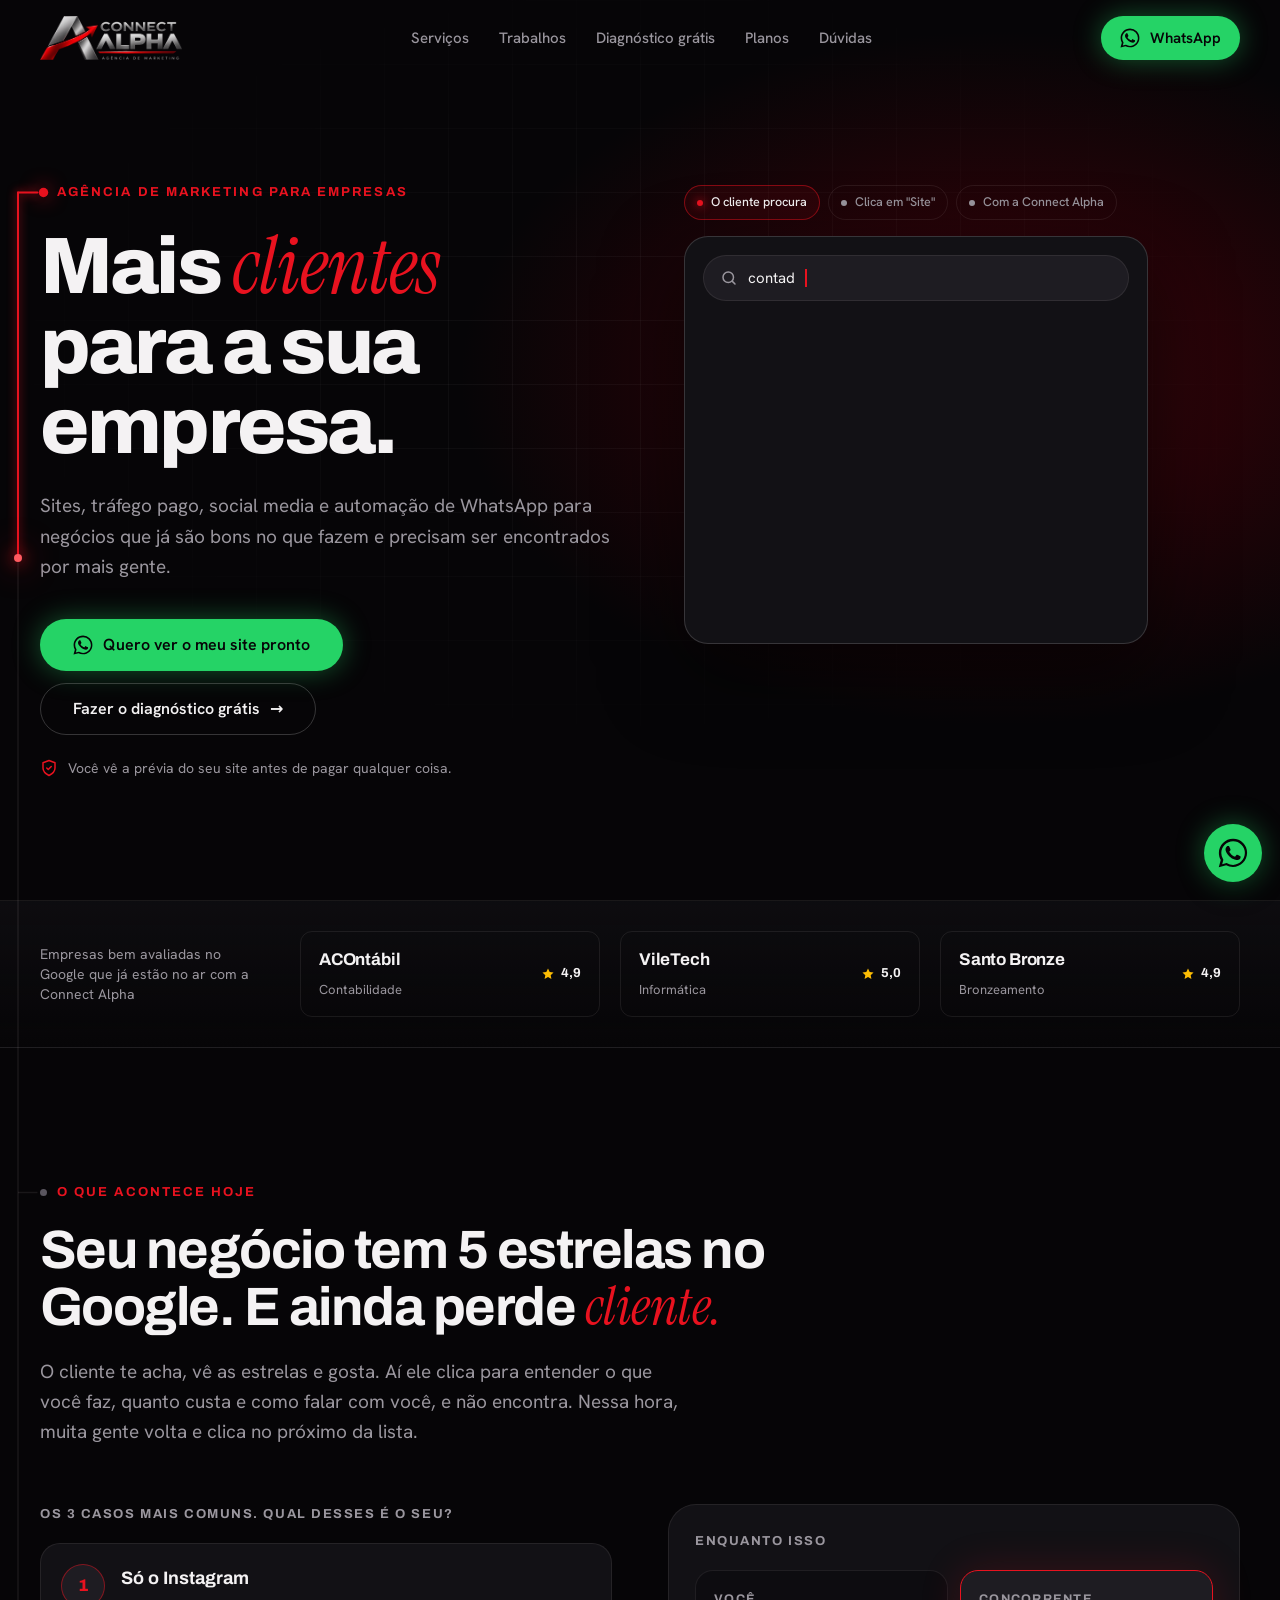
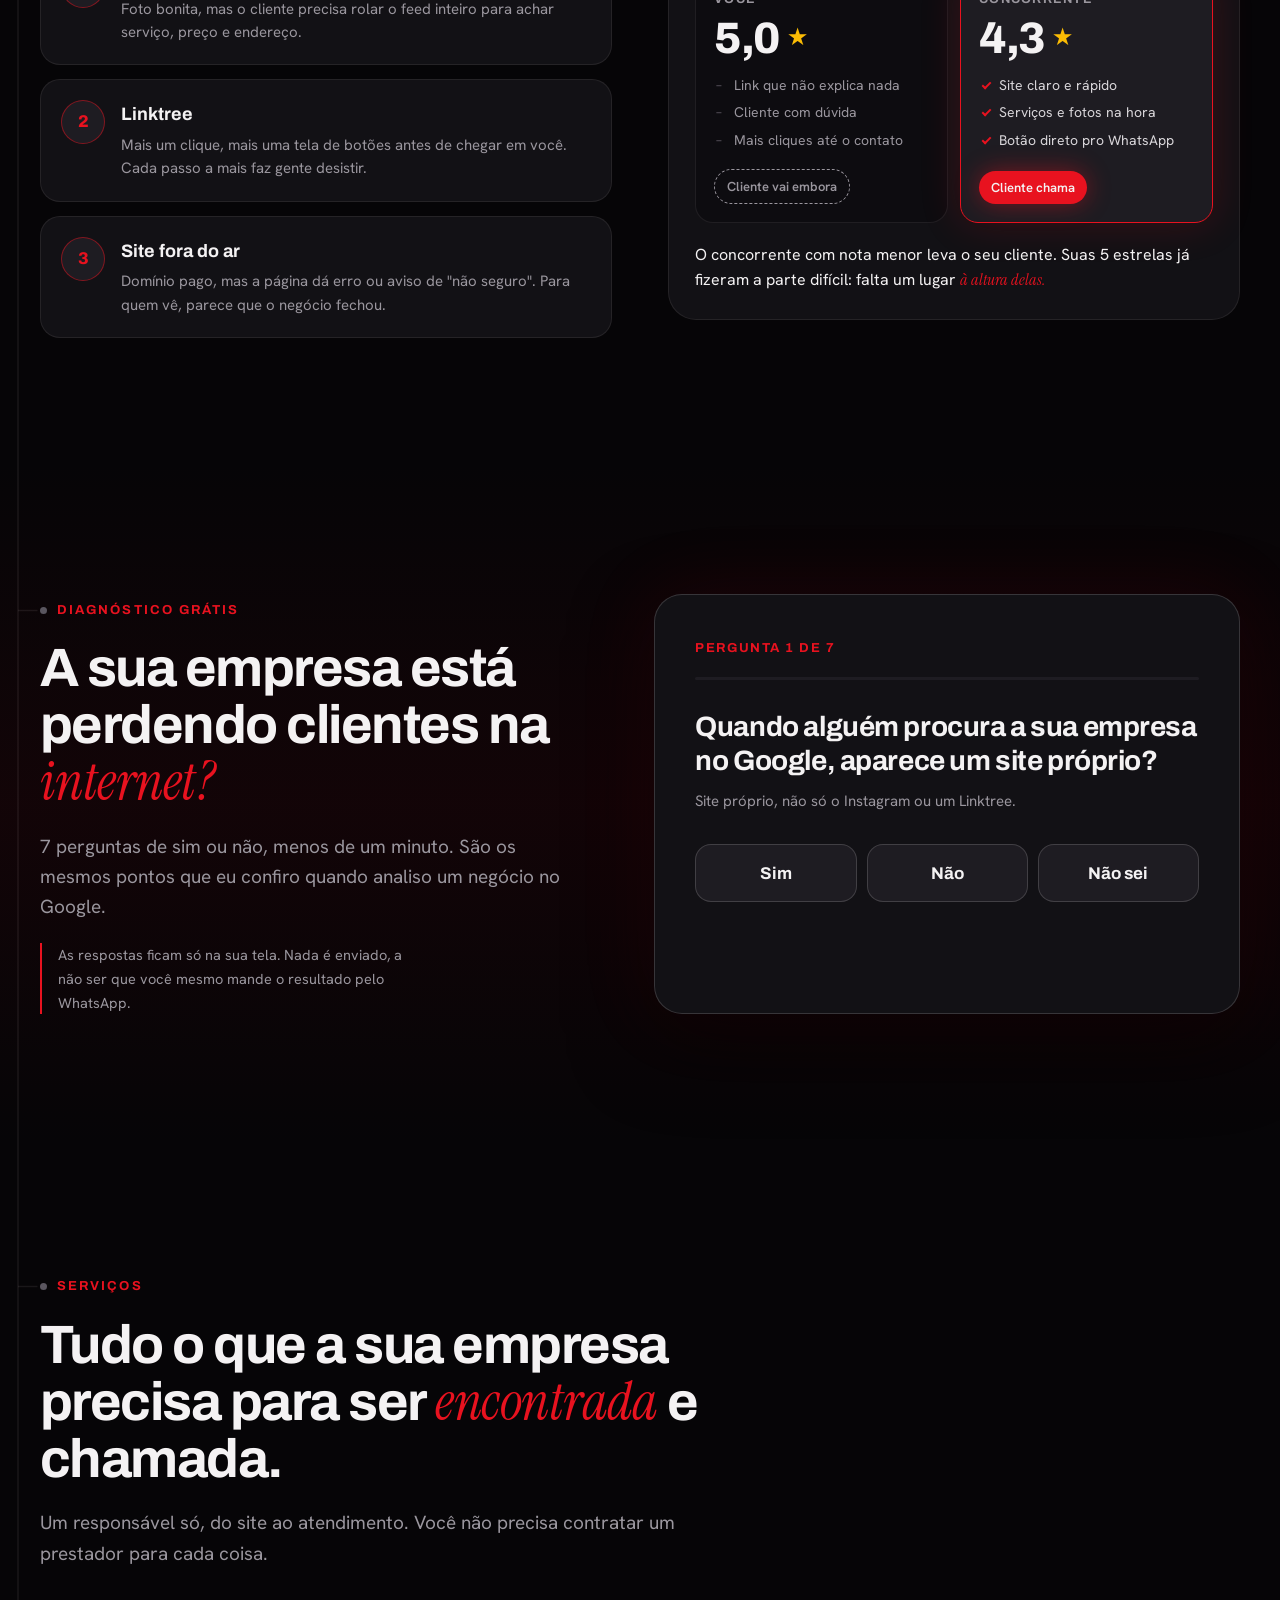
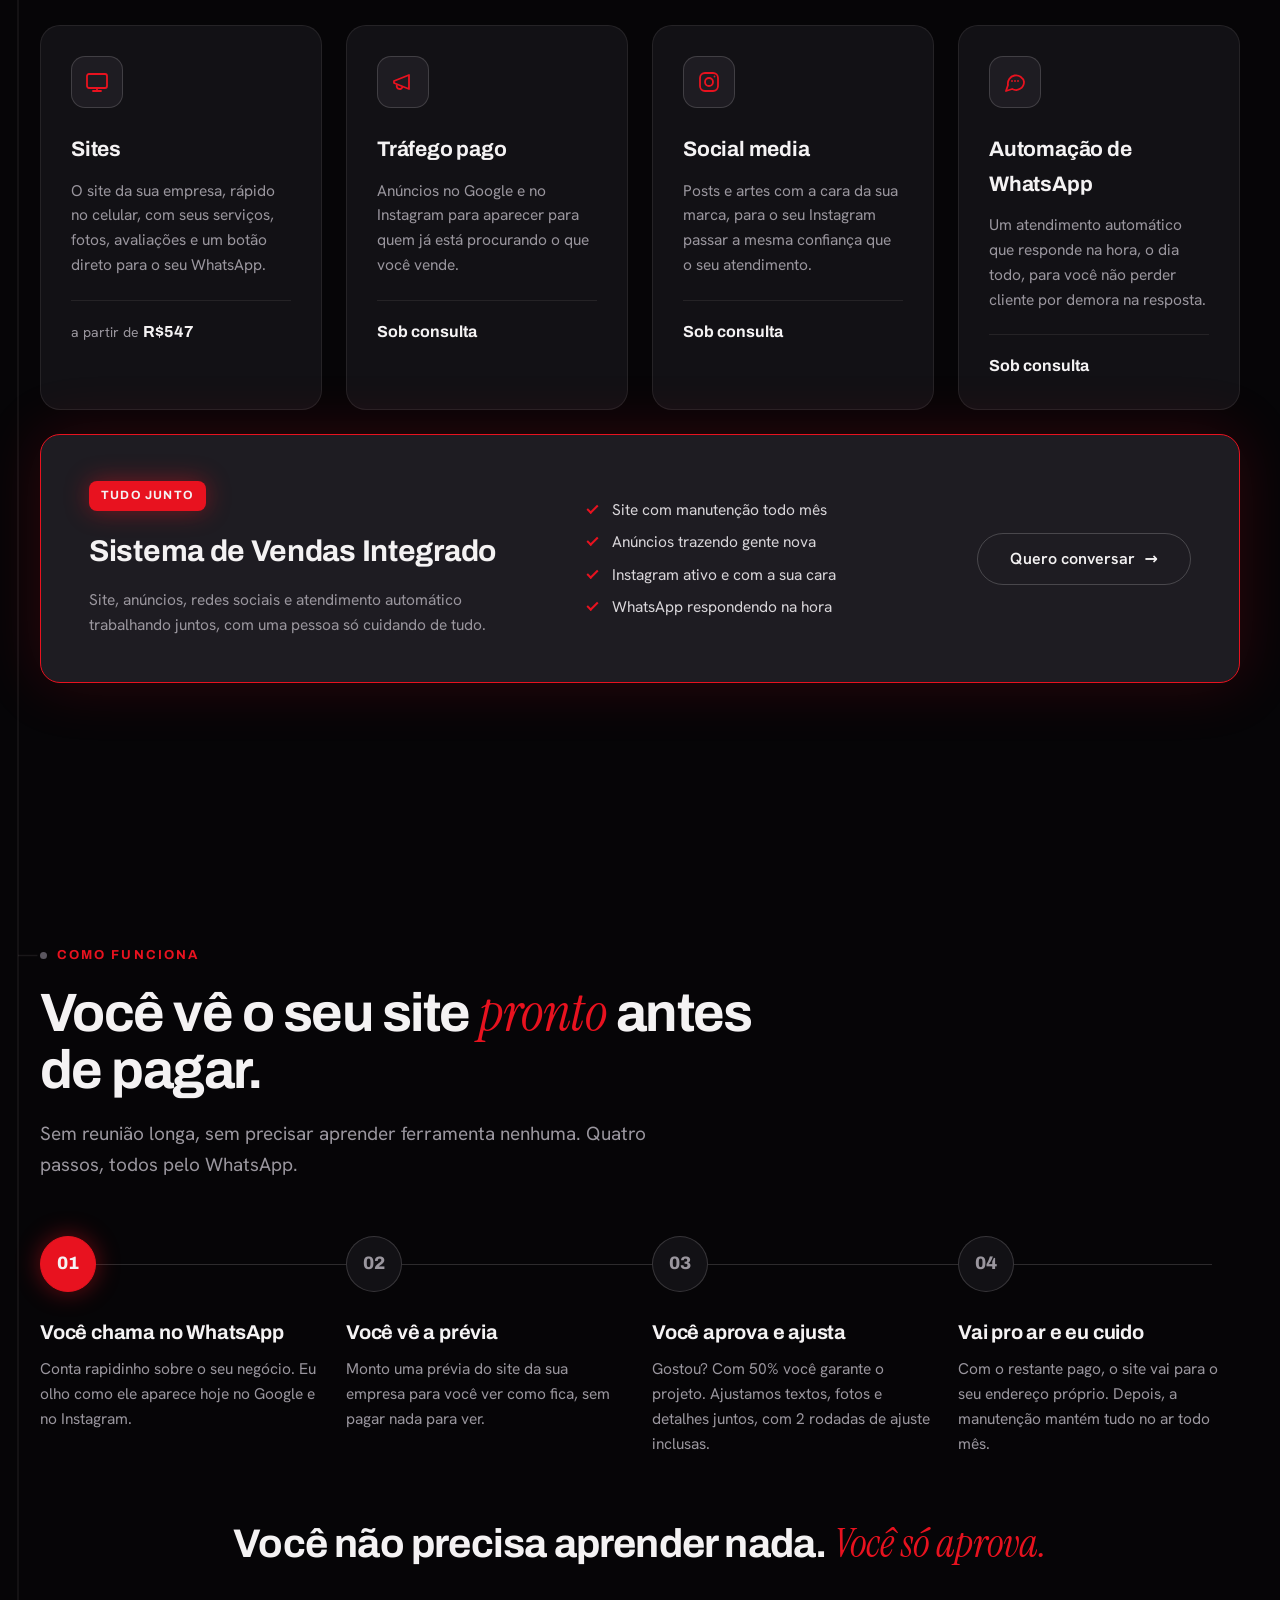
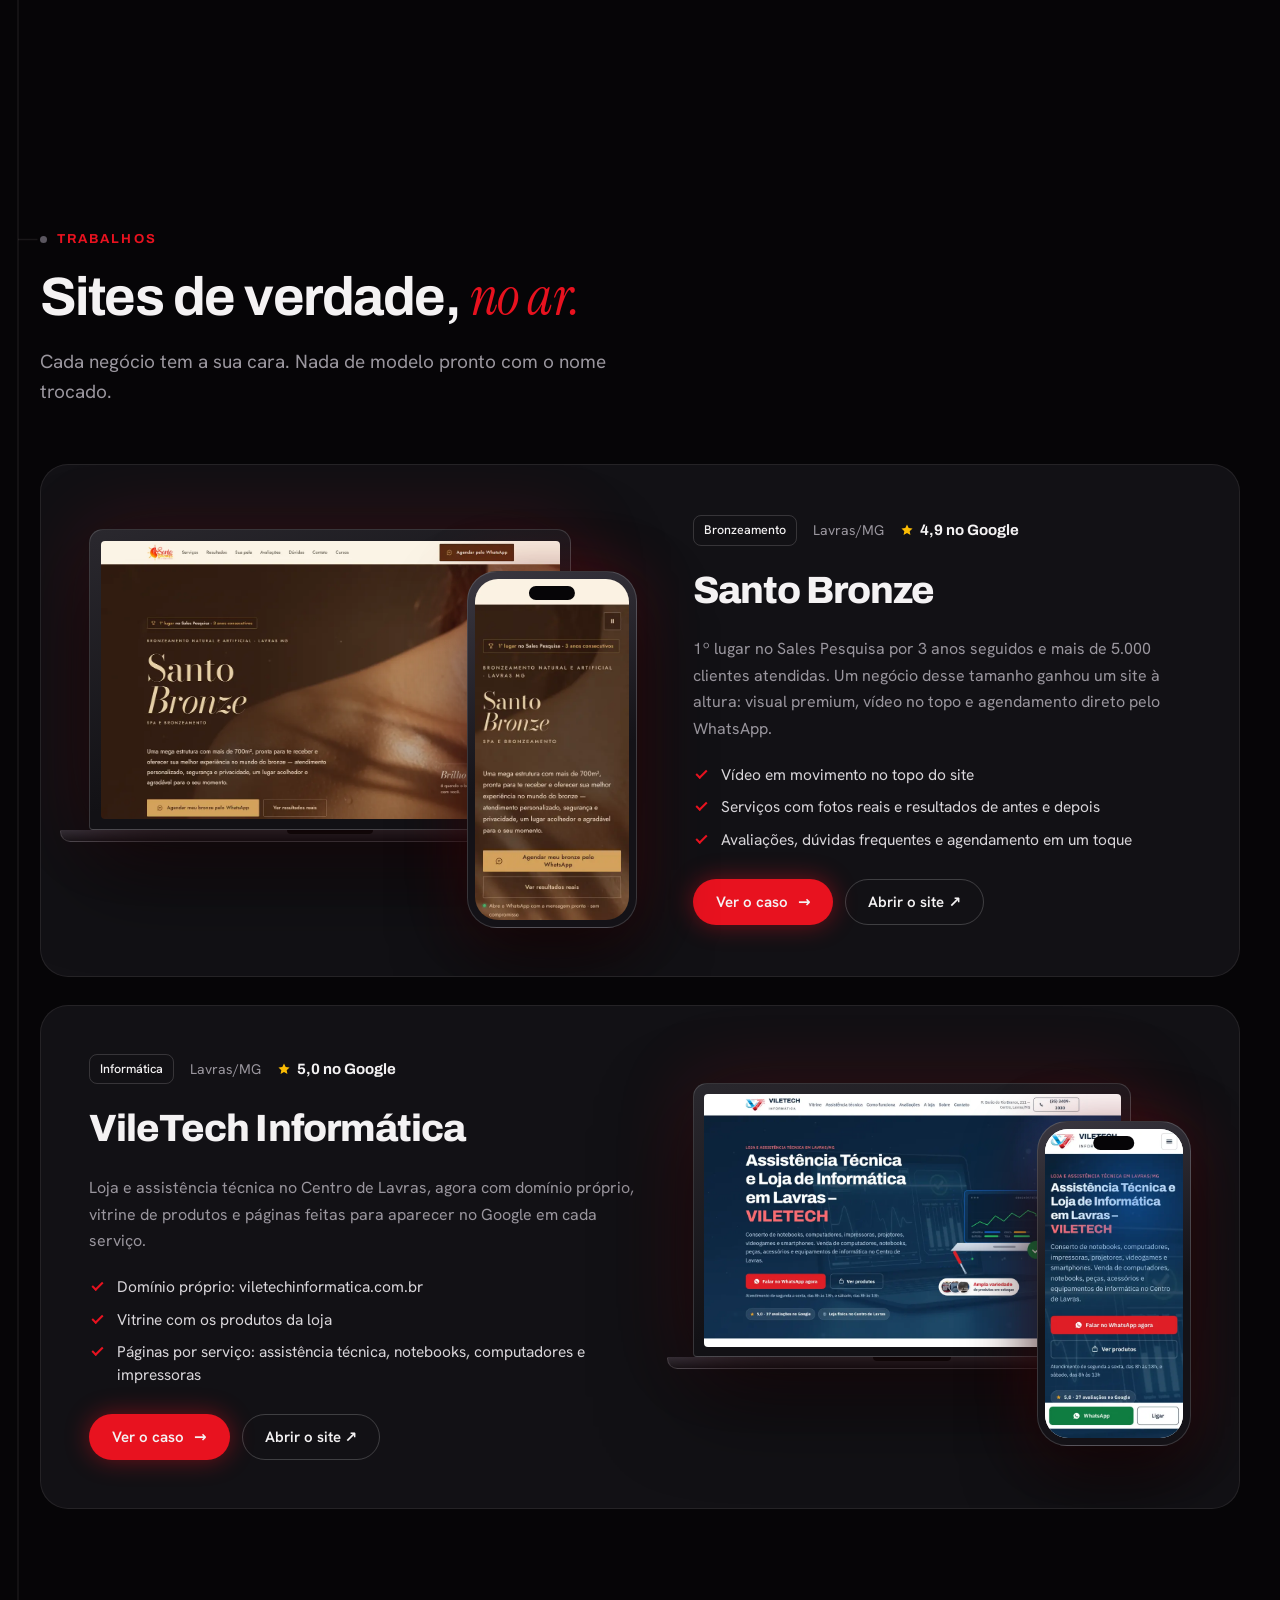
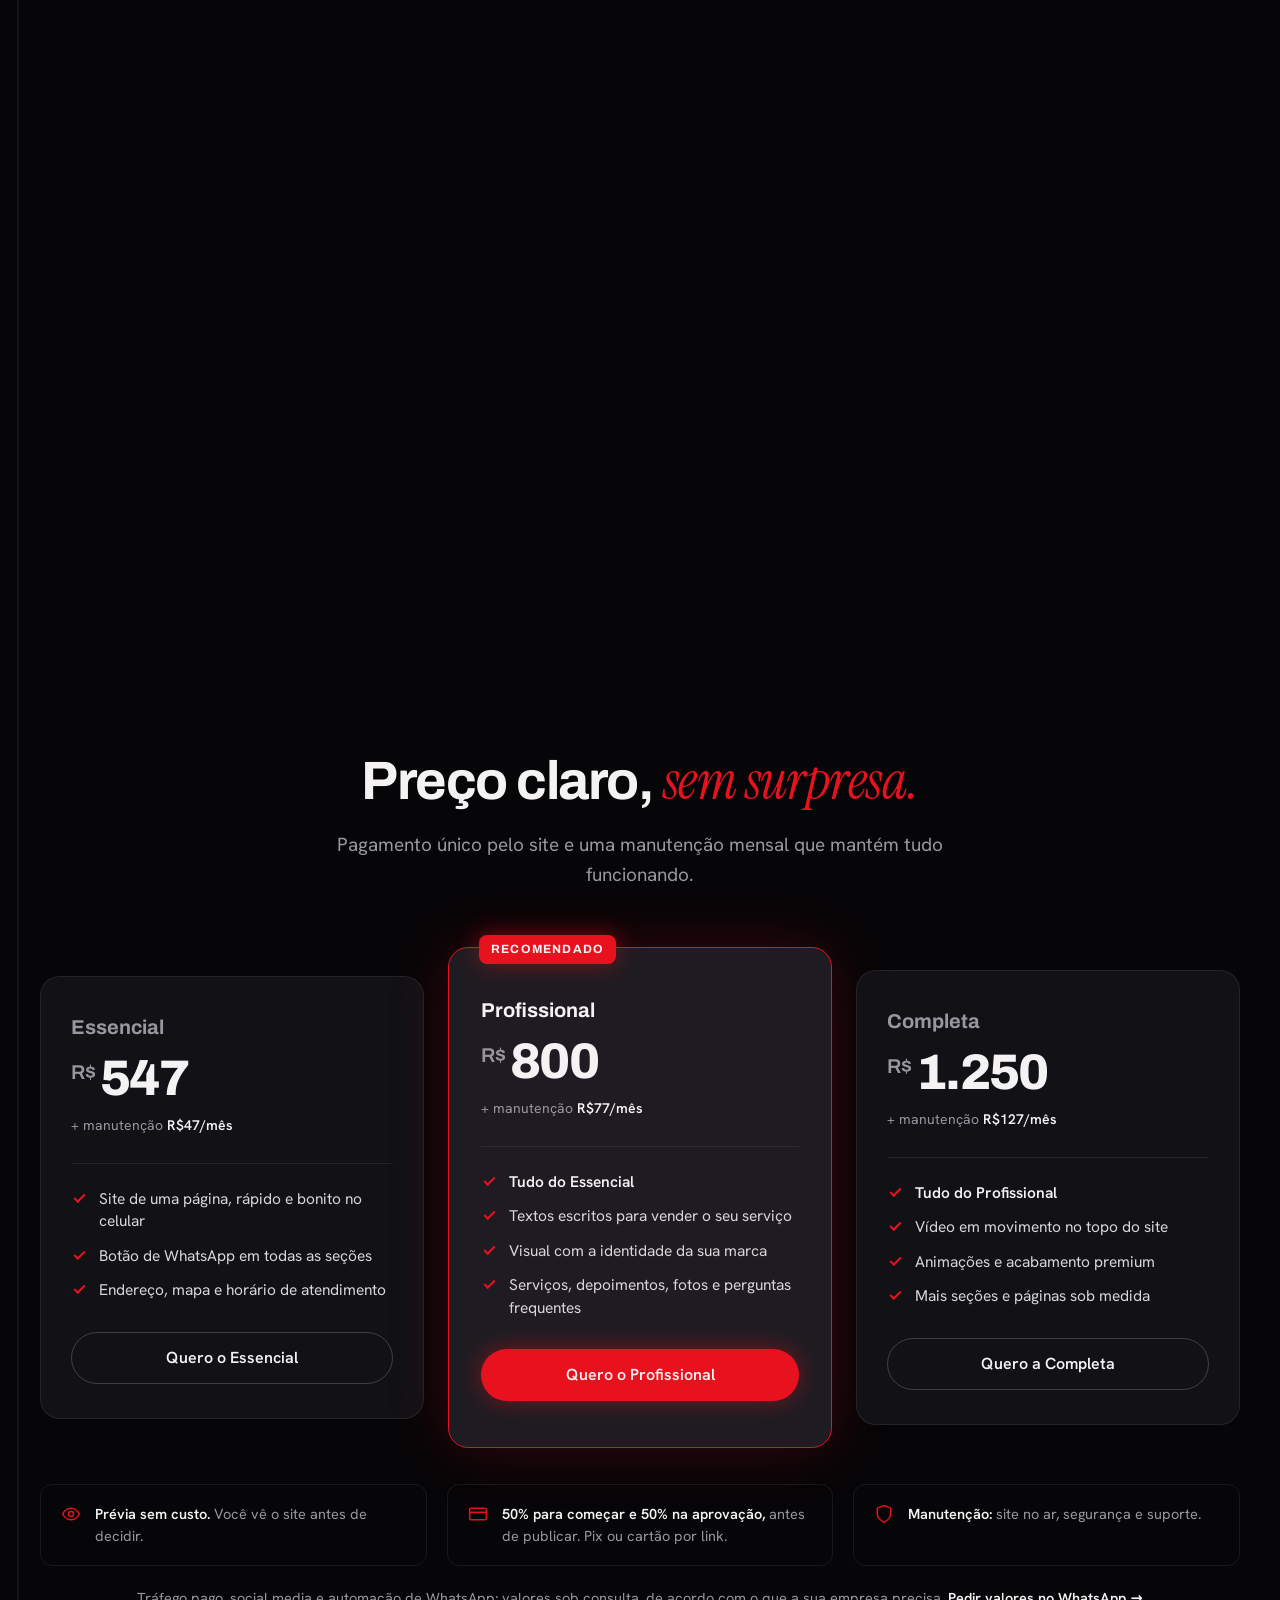
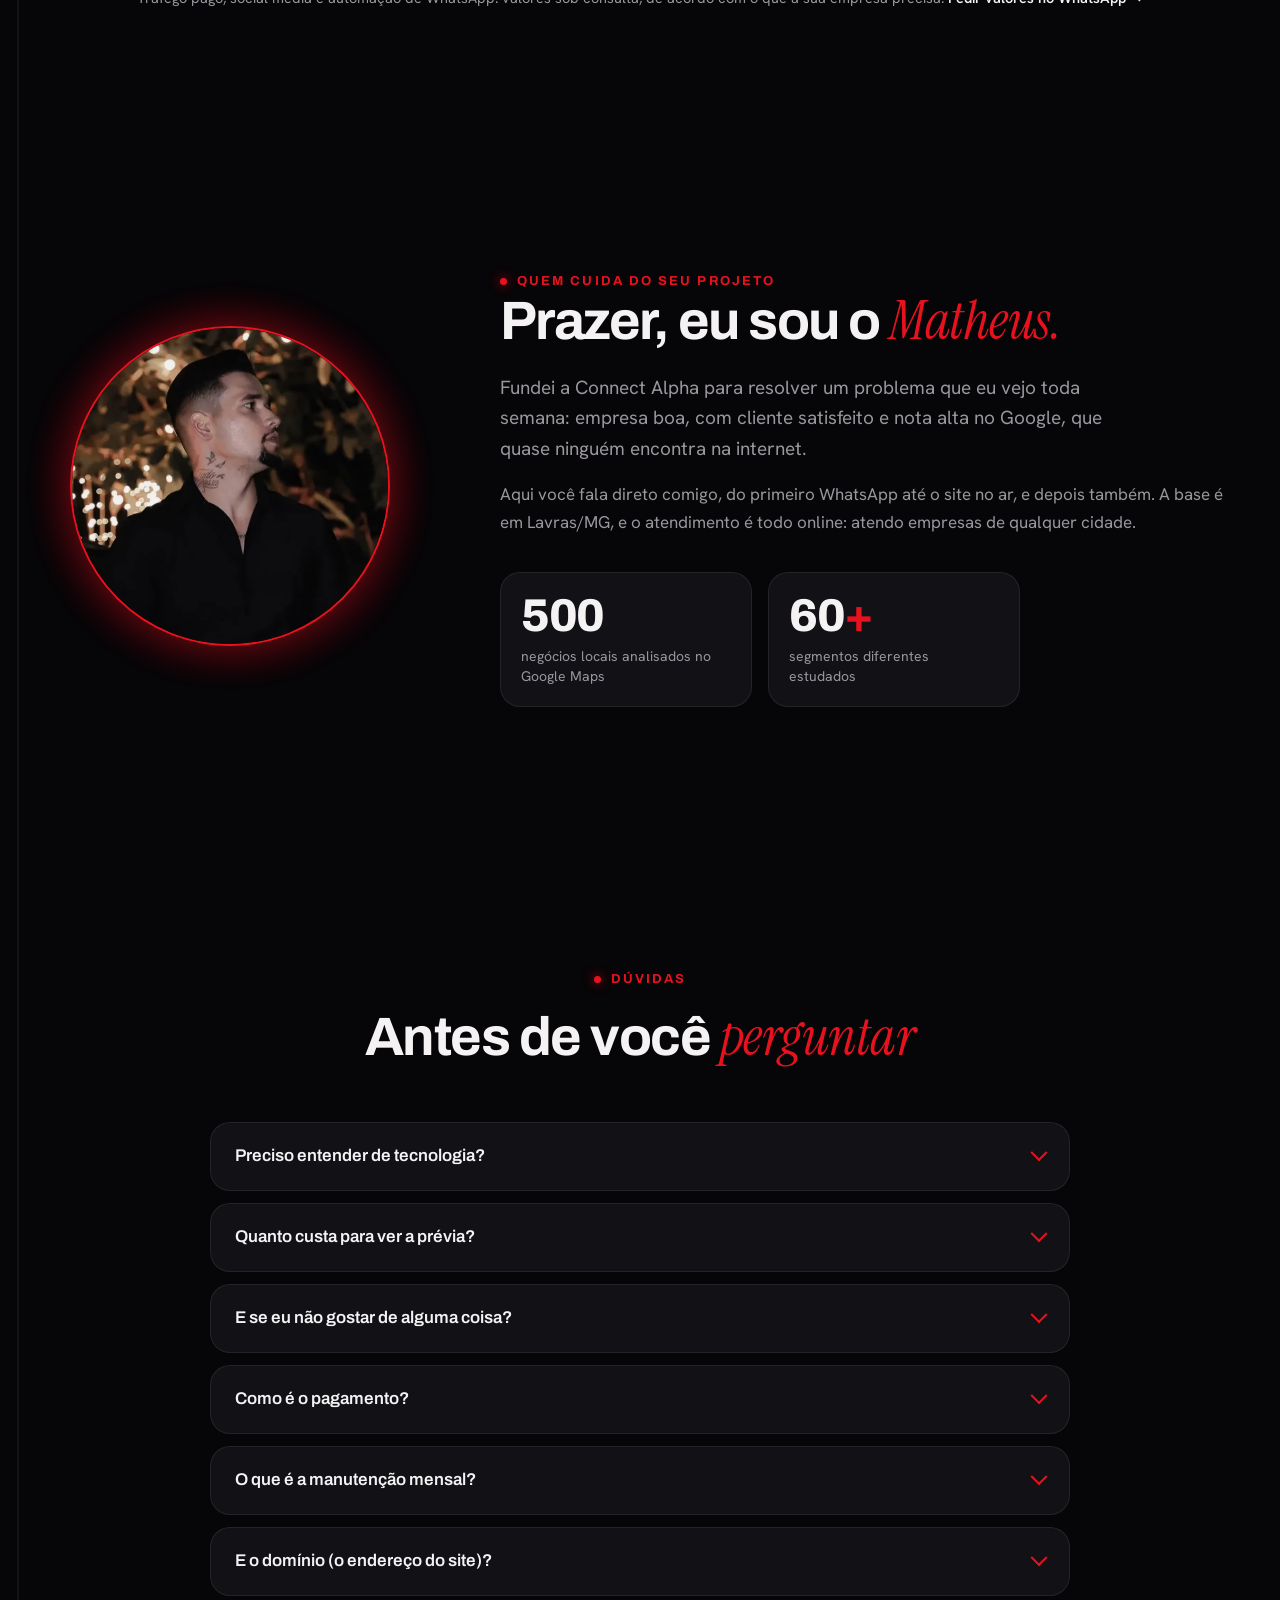
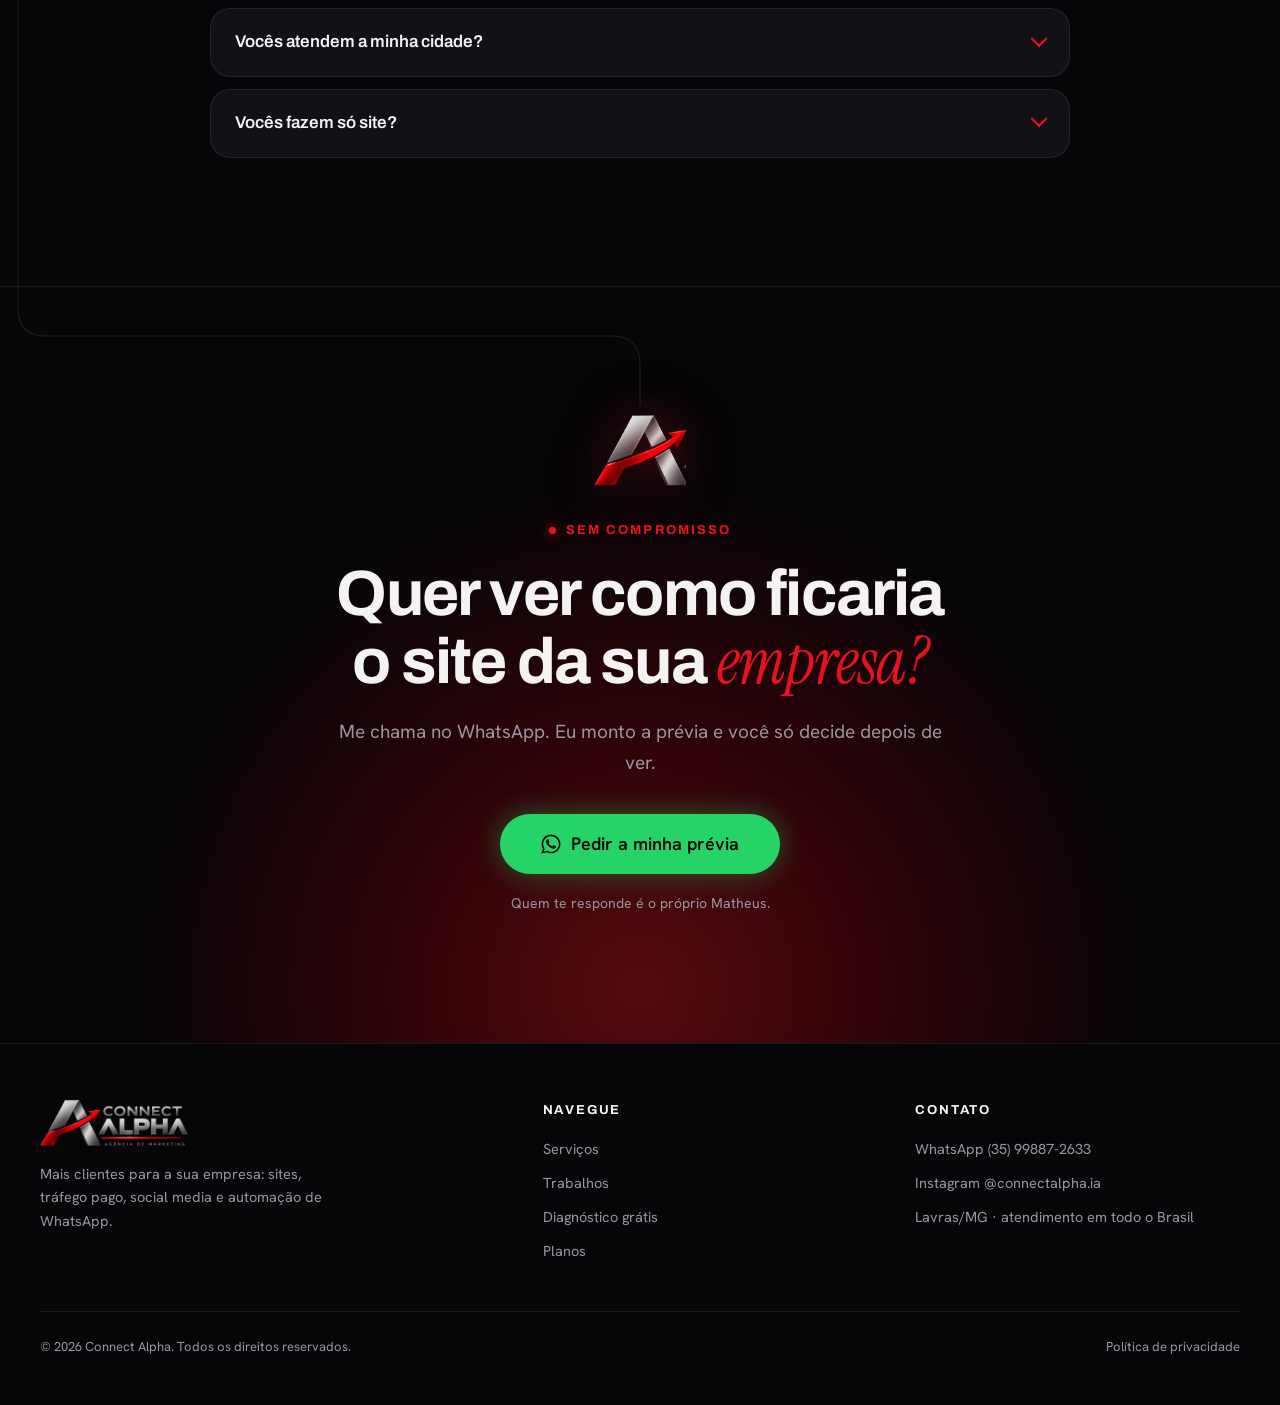
==== commit 9df78e10: "Versão no endereço do CSS e do JS para não usar arquivo antigo do cache Co-Authored-By: Claude Opus " ====
--- a/index.html
+++ b/index.html
@@ -21,7 +21,7 @@
 <link rel="apple-touch-icon" href="/assets/img/apple-touch-icon.png">
 <link rel="preload" href="/assets/fonts/archivo.woff2" as="font" type="font/woff2" crossorigin>
 <link rel="preload" href="/assets/fonts/hanken-grotesk.woff2" as="font" type="font/woff2" crossorigin>
-<link rel="stylesheet" href="/assets/css/site.css">
+<link rel="stylesheet" href="/assets/css/site.css?v=c42aede5">
 <script>document.documentElement.className += ' js';</script>
 <script type="application/ld+json">
 {
@@ -533,6 +533,6 @@
 
 <a class="flutuante" href="https://wa.me/5535998872633?text=Ol%C3%A1%2C%20Matheus!%20Vi%20o%20site%20da%20Connect%20Alpha%20e%20quero%20saber%20mais." target="_blank" rel="noopener" aria-label="Falar no WhatsApp"><svg aria-hidden="true"><use href="#i-whats"/></svg></a>
 
-<script src="/assets/js/site.js" defer></script>
+<script src="/assets/js/site.js?v=ab8e7bb9" defer></script>
 </body>
 </html>
--- a/assets/css/site.css
+++ b/assets/css/site.css
@@ -429,11 +429,12 @@
 .demo.resultados .resultado { opacity: 1; transform: none; }
 .demo.resultados .r2 { transition-delay: .15s; }
 .r-cab { display: flex; justify-content: space-between; gap: 12px; }
+.r-cab > div { min-width: 0; }
 .r-cab b { display: block; font-family: var(--display); font-weight: 700; font-size: 16px; color: var(--branco); }
 .r-nota { display: block; margin-top: 2px; font-size: 13px; color: var(--branco); }
 .r-nota .e { color: #FBBC04; letter-spacing: 1px; }
 .r-nota .e i { font-style: normal; color: var(--apagado); }
-.r-cat { display: block; font-size: 12px; color: var(--leitura); }
+.r-cat { display: block; font-size: 12px; color: var(--leitura); white-space: nowrap; overflow: hidden; text-overflow: ellipsis; }
 .r-foto { width: 50px; height: 50px; flex: none; border-radius: 12px;
   background: linear-gradient(135deg, #2a282e, #16151a); border: 1px solid var(--borda); }
 .r-botoes { display: grid; grid-template-columns: repeat(3, 1fr); gap: 8px; margin-top: 12px; }
@@ -474,11 +475,11 @@
   box-shadow: 0 20px 50px rgba(0, 0, 0, .6); backdrop-filter: blur(10px); -webkit-backdrop-filter: blur(10px);
   opacity: 0; transform: translateY(14px) scale(.96); transition: opacity .5s ease, transform .6s cubic-bezier(.2, .9, .3, 1.3); }
 .demo.msg .demo-msg { opacity: 1; transform: none; }
-.demo-msg-ic { width: 38px; height: 38px; flex: none; border-radius: 50%; display: grid; place-items: center; background: var(--whats); }
-.demo-msg-ic svg { width: 21px; height: 21px; fill: var(--preto); }
+.demo-msg .demo-msg-ic { width: 38px; height: 38px; flex: none; border-radius: 50%; display: grid; place-items: center; background: var(--whats); }
+.demo-msg .demo-msg-ic svg { display: block; width: 21px; height: 21px; fill: var(--preto); }
 .demo-msg b { display: block; font-size: 13px; color: var(--branco); }
-.demo-msg span { display: block; font-size: 13px; line-height: 1.35; color: #d9d6da; }
-@media (max-width: 480px) { .demo-msg { width: 64%; padding: 10px; gap: 10px; } .demo-msg-ic { width: 32px; height: 32px; } .demo-msg span { font-size: 12px; } }
+.demo-msg div span { display: block; font-size: 13px; line-height: 1.35; color: #d9d6da; }
+@media (max-width: 480px) { .demo-msg { width: 64%; padding: 10px; gap: 10px; } .demo-msg .demo-msg-ic { width: 32px; height: 32px; } .demo-msg .demo-msg-ic svg { width: 18px; height: 18px; } .demo-msg div span { font-size: 12px; } }
 .cursor { position: absolute; left: 0; top: 0; z-index: 5; width: 26px; height: 26px; fill: var(--branco); stroke: var(--preto);
   stroke-width: 1.4; filter: drop-shadow(0 4px 8px rgba(0, 0, 0, .6)); opacity: 0;
   transform: translate(var(--cx, 300px), var(--cy, 460px)); transition: transform .9s cubic-bezier(.5, 0, .2, 1), opacity .3s ease; }
@@ -494,7 +495,7 @@
 .rotulo { font-family: var(--display); font-weight: 700; font-size: 13px; letter-spacing: .12em; text-transform: uppercase; color: var(--leitura); }
 .problema .casos { margin-top: 18px; }
 .duelo { padding: 26px; border-radius: var(--r-lg); background: var(--grafite); border: 1px solid var(--borda); }
-.duelo-lados { margin-top: 18px; display: grid; grid-template-columns: 1fr 1fr; gap: 12px; }
+.duelo-lados { margin-top: 18px; display: grid; grid-template-columns: repeat(2, minmax(0, 1fr)); gap: 12px; }
 .lado { display: flex; flex-direction: column; padding: 18px; border-radius: 18px; background: #0d0c10; border: 1px solid var(--borda); }
 .lado.vence { background: var(--carvao); border-color: var(--vermelho); box-shadow: 0 0 40px rgba(232, 18, 31, .18); }
 .lado-nome { font-family: var(--display); font-weight: 700; font-size: 12.5px; letter-spacing: .1em; text-transform: uppercase; color: var(--leitura); }
@@ -505,10 +506,26 @@
 .lado li::before { content: "–"; position: absolute; left: 2px; color: var(--apagado); }
 .lado.vence li { color: #d9d6da; }
 .lado.vence li::before { content: ""; left: 3px; top: 6px; width: 9px; height: 5px; border-left: 2px solid var(--vermelho); border-bottom: 2px solid var(--vermelho); transform: rotate(-45deg); }
-.lado-fim { align-self: flex-start; padding: 6px 12px; border-radius: 999px; font-size: 13px; font-weight: 600; color: var(--branco); background: var(--vermelho); box-shadow: var(--glow-botao); }
+.lado-fim { align-self: flex-start; white-space: nowrap; padding: 6px 12px; border-radius: 999px; font-size: 13px; font-weight: 600; color: var(--branco); background: var(--vermelho); box-shadow: var(--glow-botao); }
 .lado-fim.perde { background: transparent; color: var(--leitura); border: 1px dashed var(--leitura); box-shadow: none; }
 .duelo-fecho { margin-top: 20px; font-size: 16px; line-height: 1.55; color: var(--branco); }
-@media (max-width: 420px) { .duelo { padding: 18px; } .lado { padding: 14px; } .lado li { font-size: 13px; } }
+/* telas bem estreitas (320 a 380px) */
+@media (max-width: 380px) {
+  .btn { padding: 0 18px; font-size: 15px; gap: 8px; }
+  .palco { aspect-ratio: 1 / 1.5; }
+  .r-foto { display: none; }
+}
+
+/* celular: um lado embaixo do outro, com a nota ao lado do nome */
+@media (max-width: 560px) {
+  .duelo { padding: 18px; }
+  .duelo-lados { grid-template-columns: 1fr; }
+  .lado { display: grid; grid-template-columns: 1fr auto; align-items: center; column-gap: 12px; padding: 16px 18px; }
+  .lado-nome { grid-column: 1; grid-row: 1; }
+  .lado-nota { grid-column: 2; grid-row: 1; margin-top: 0; font-size: 30px; }
+  .lado ul { grid-column: 1 / -1; margin: 12px 0 14px; }
+  .lado-fim { grid-column: 1 / -1; justify-self: start; }
+}
 
 /* ---------- diagnóstico ---------- */
 .diagnostico { background: linear-gradient(180deg, transparent, rgba(42, 3, 8, .35) 50%, transparent); }
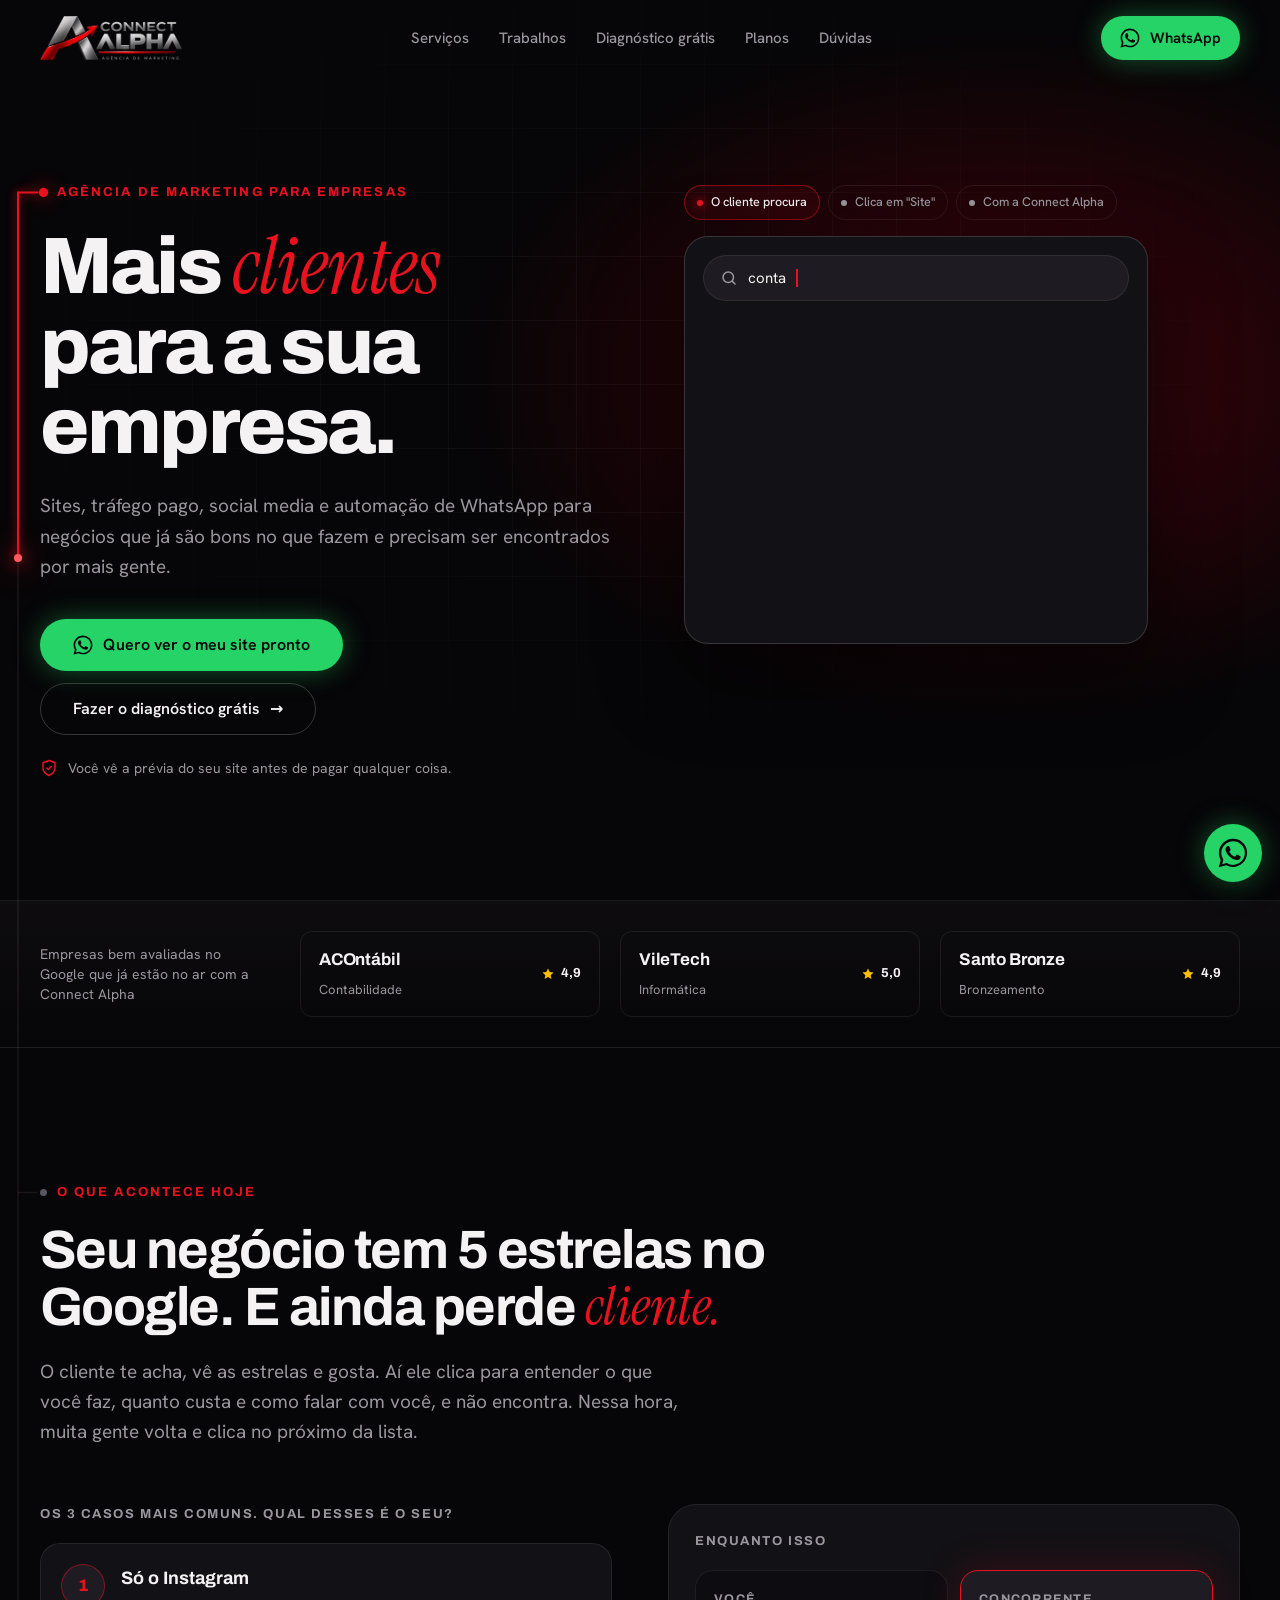
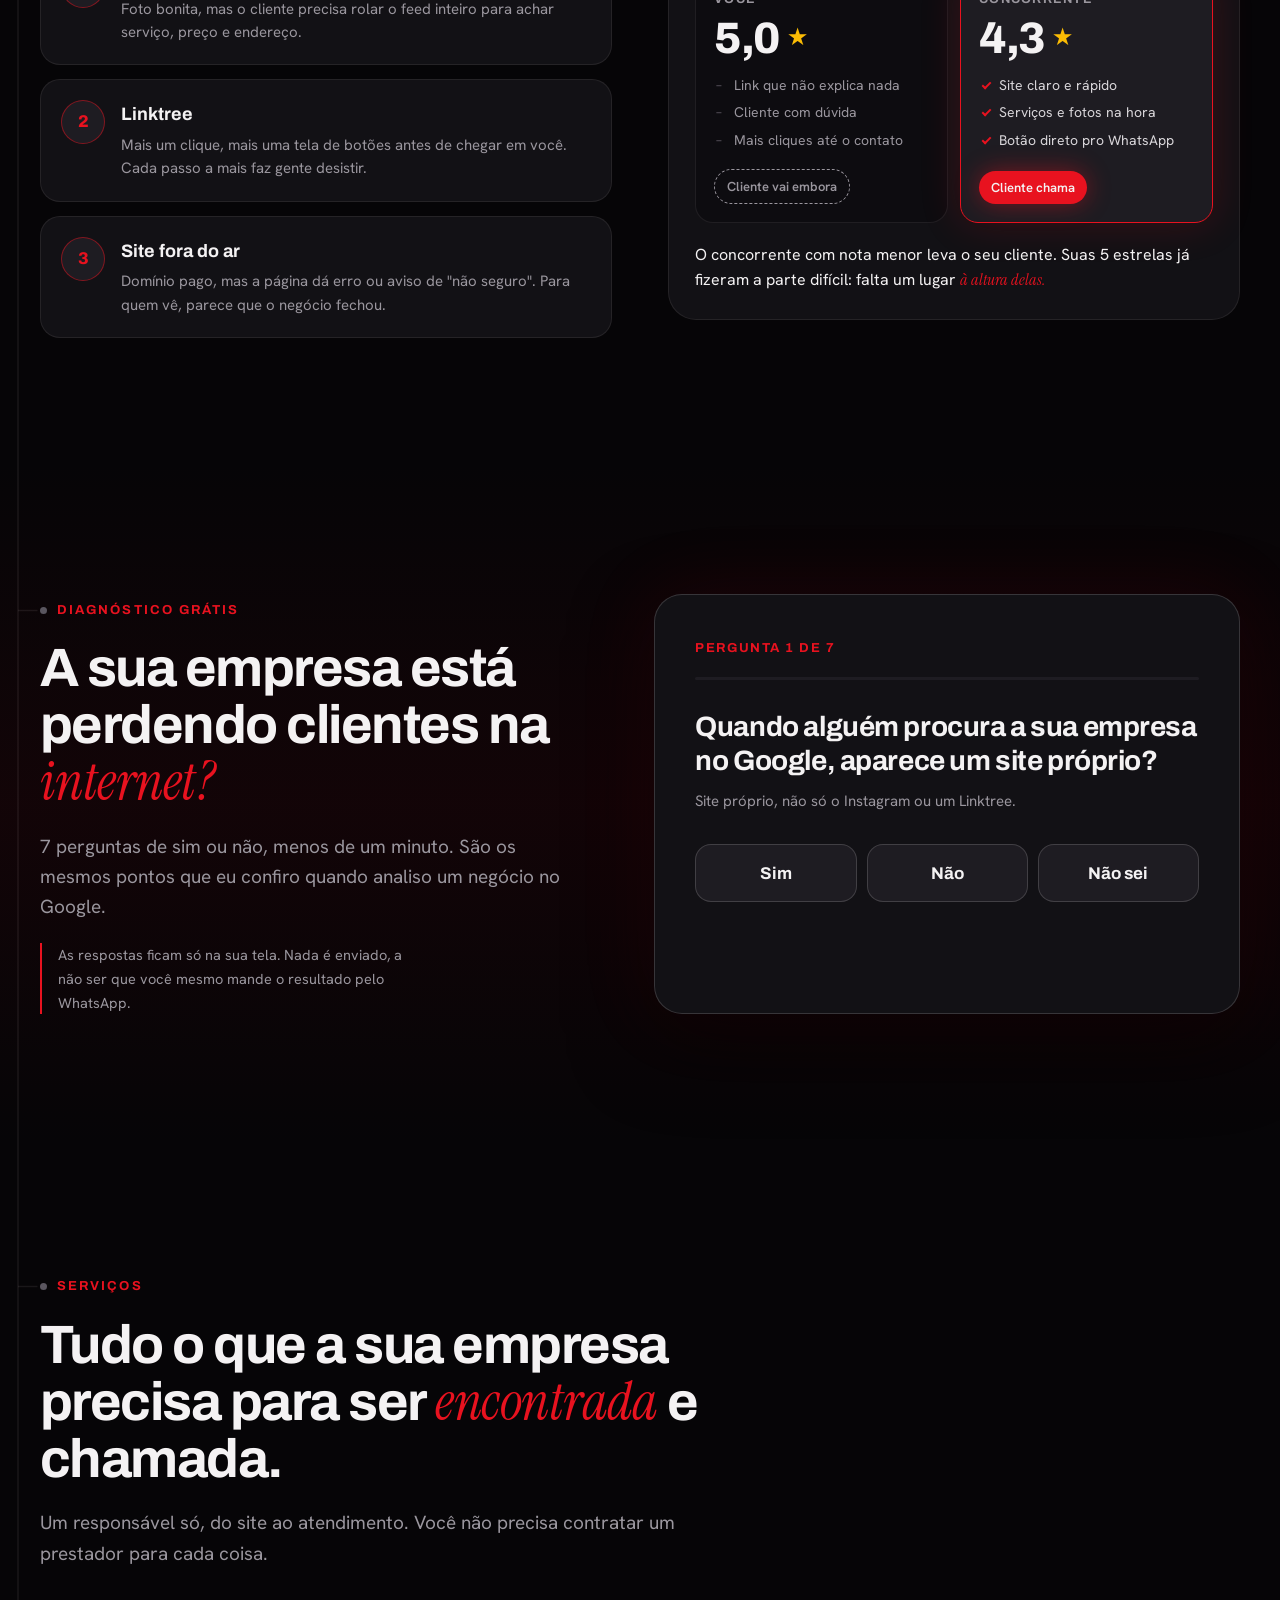
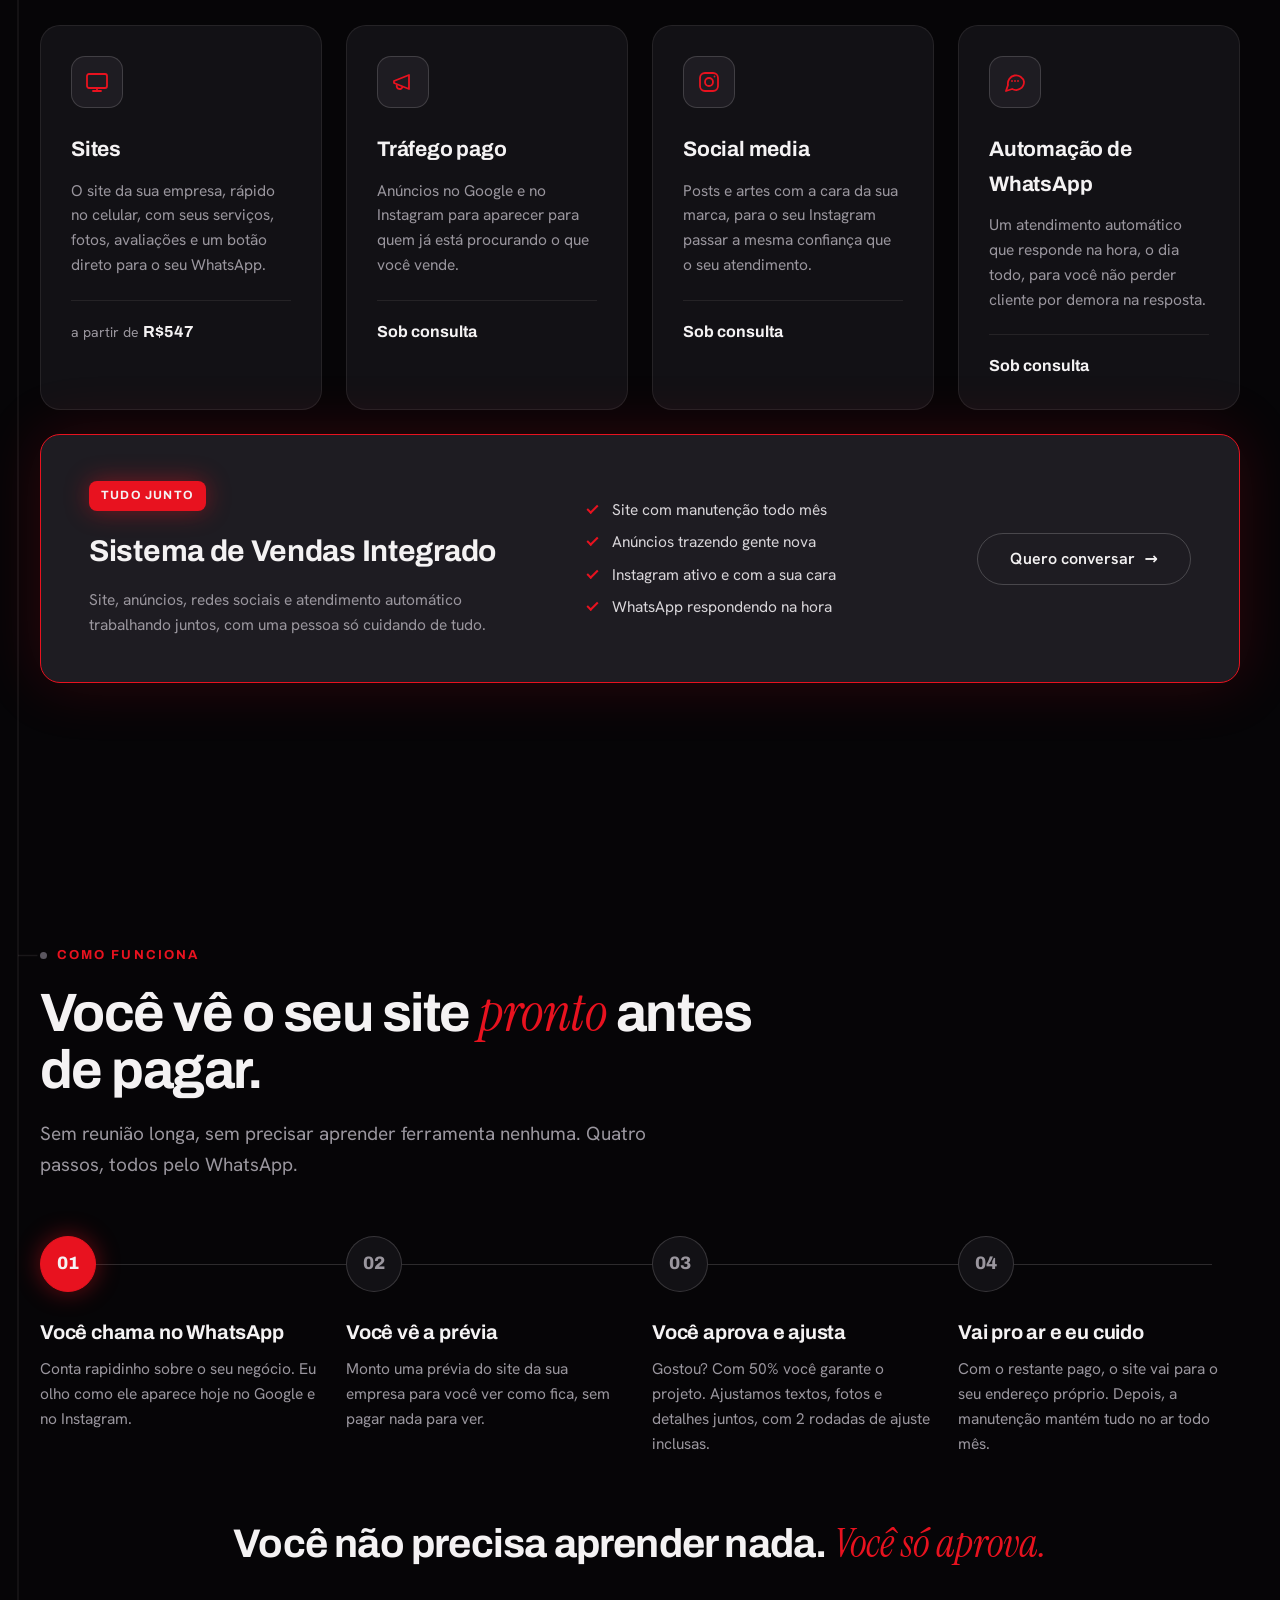
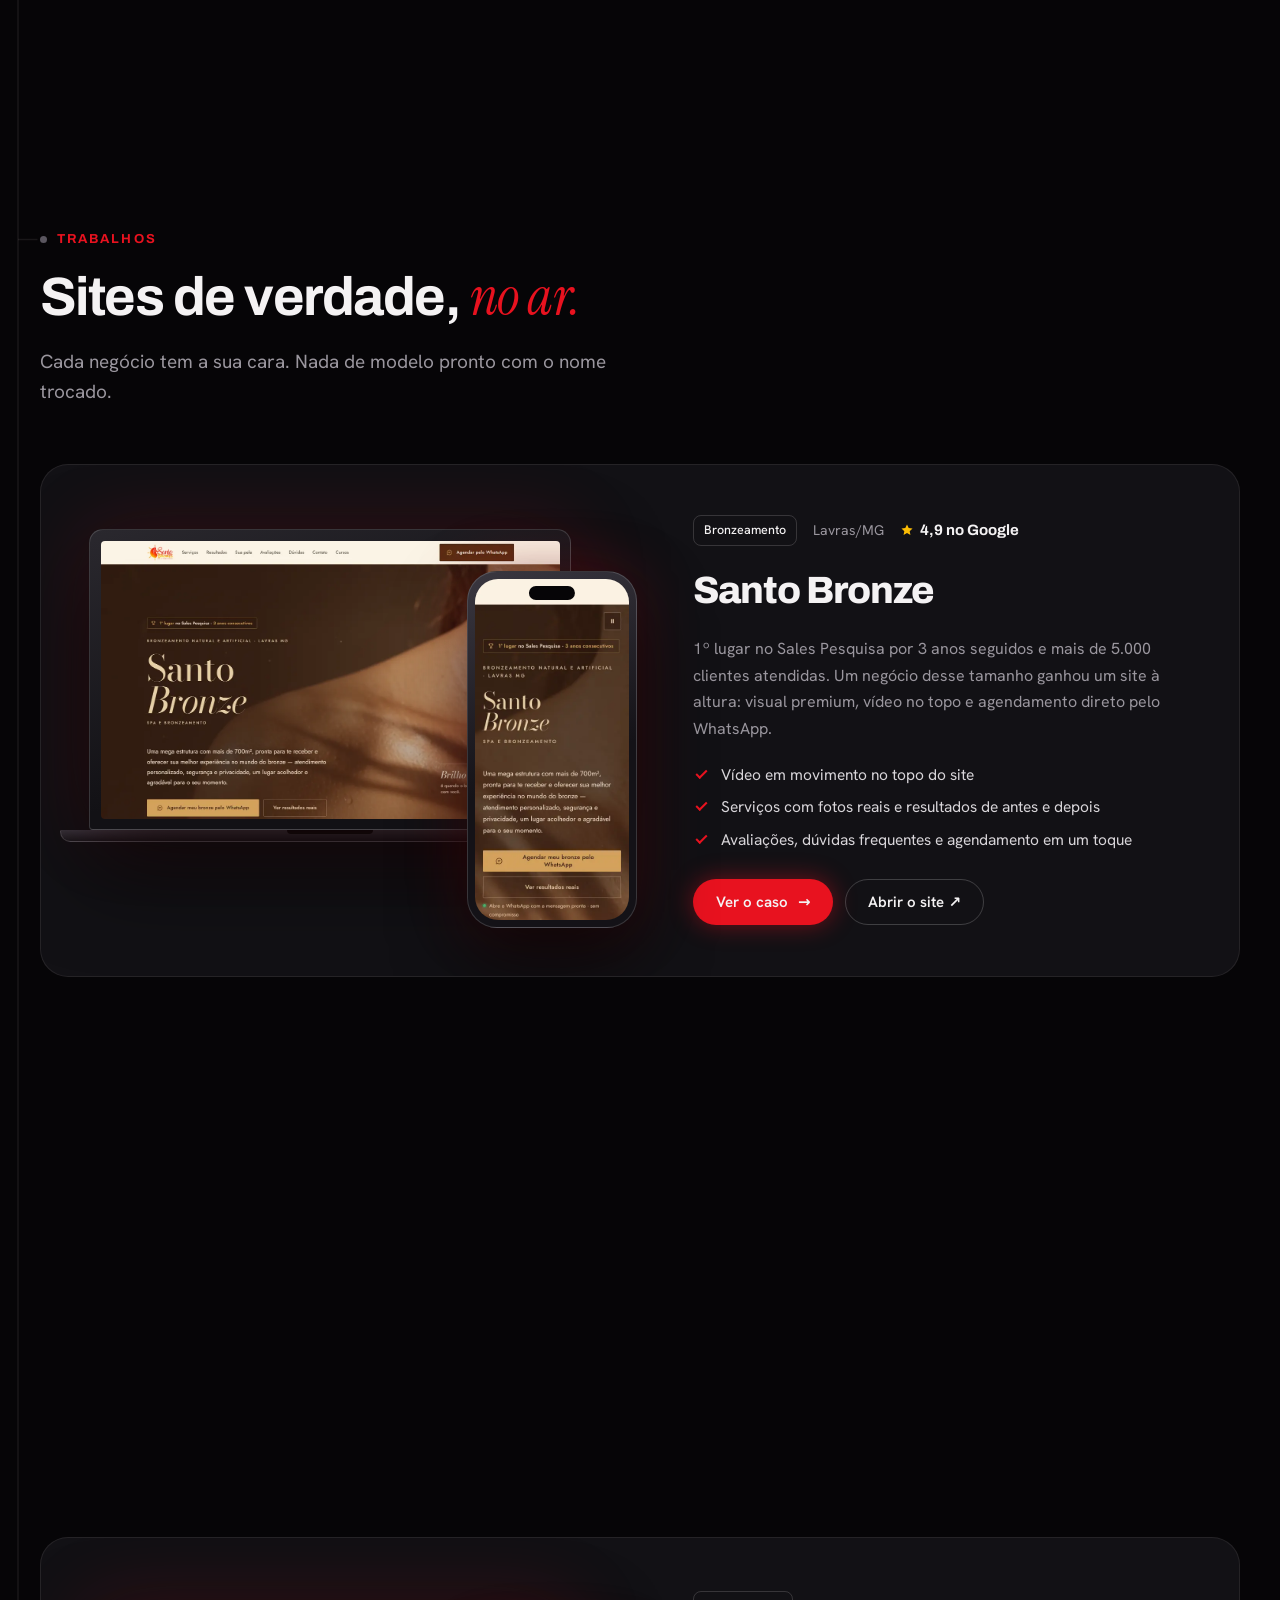
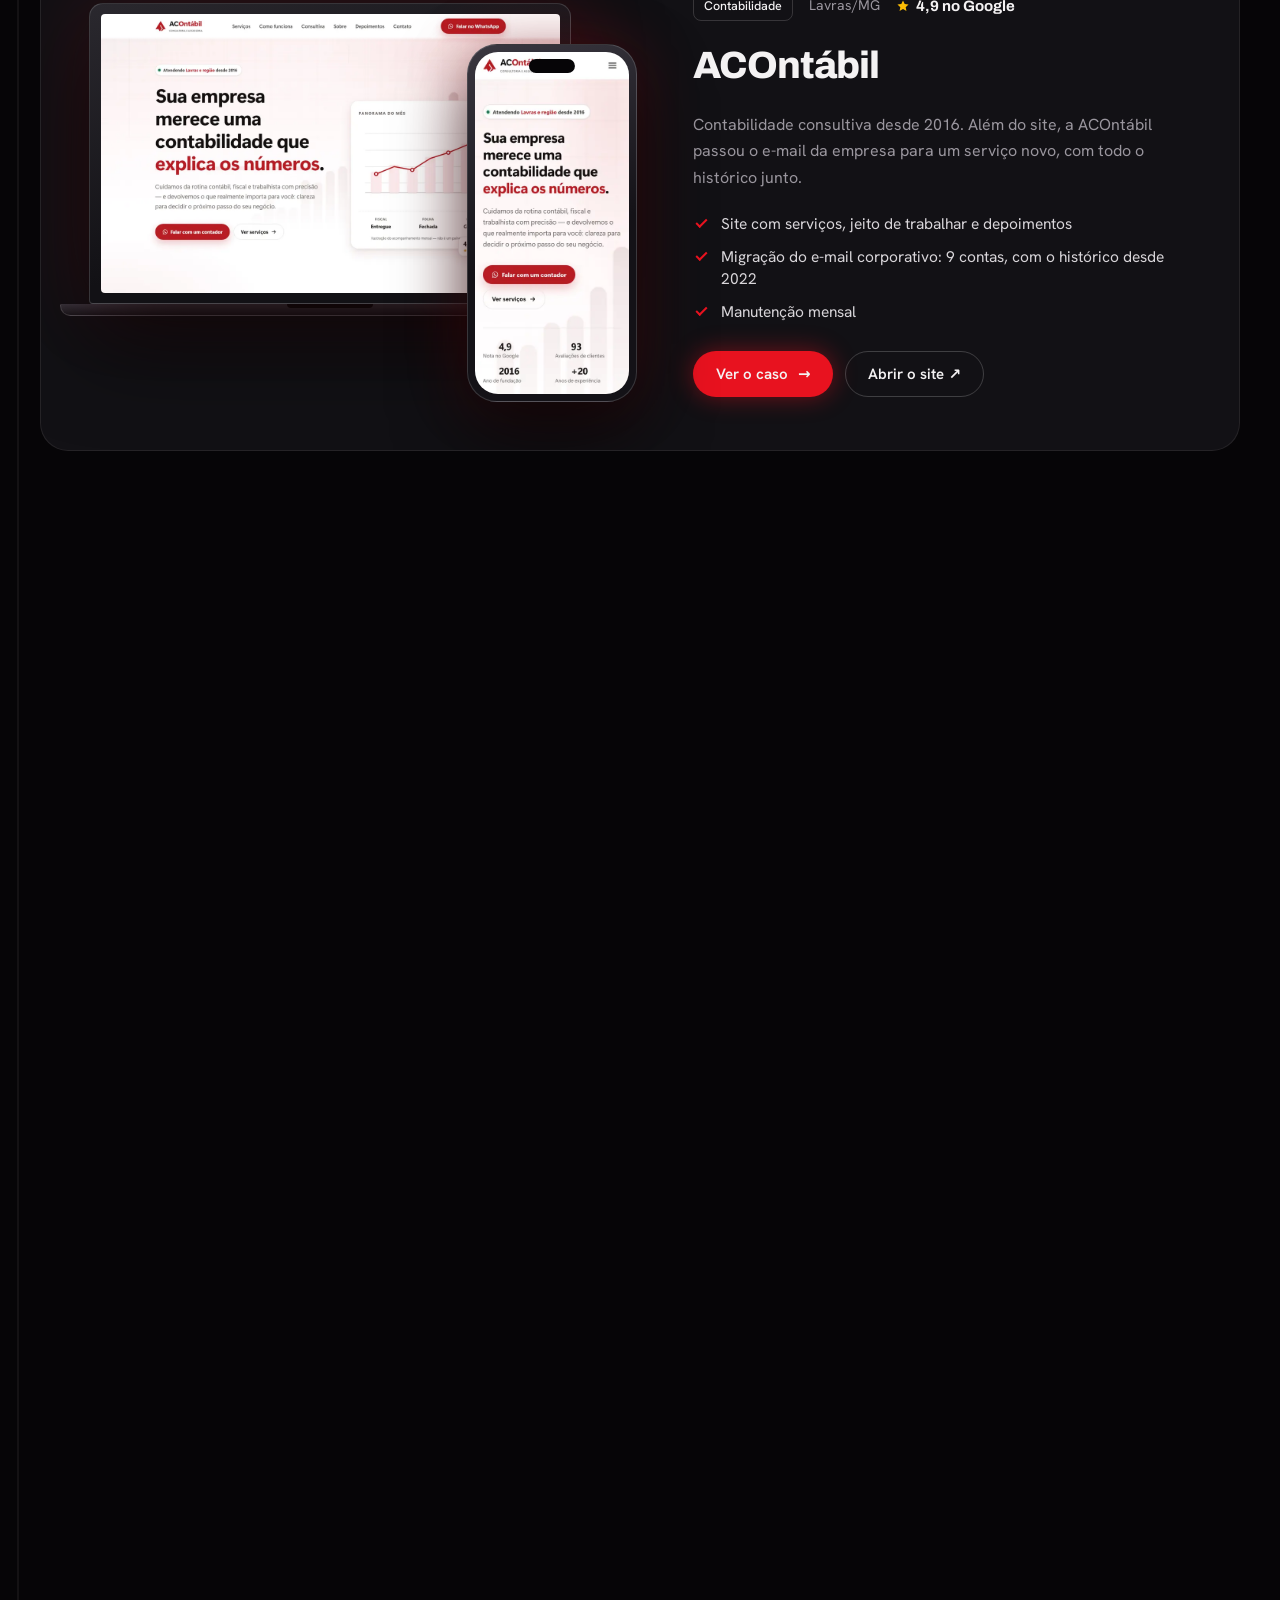
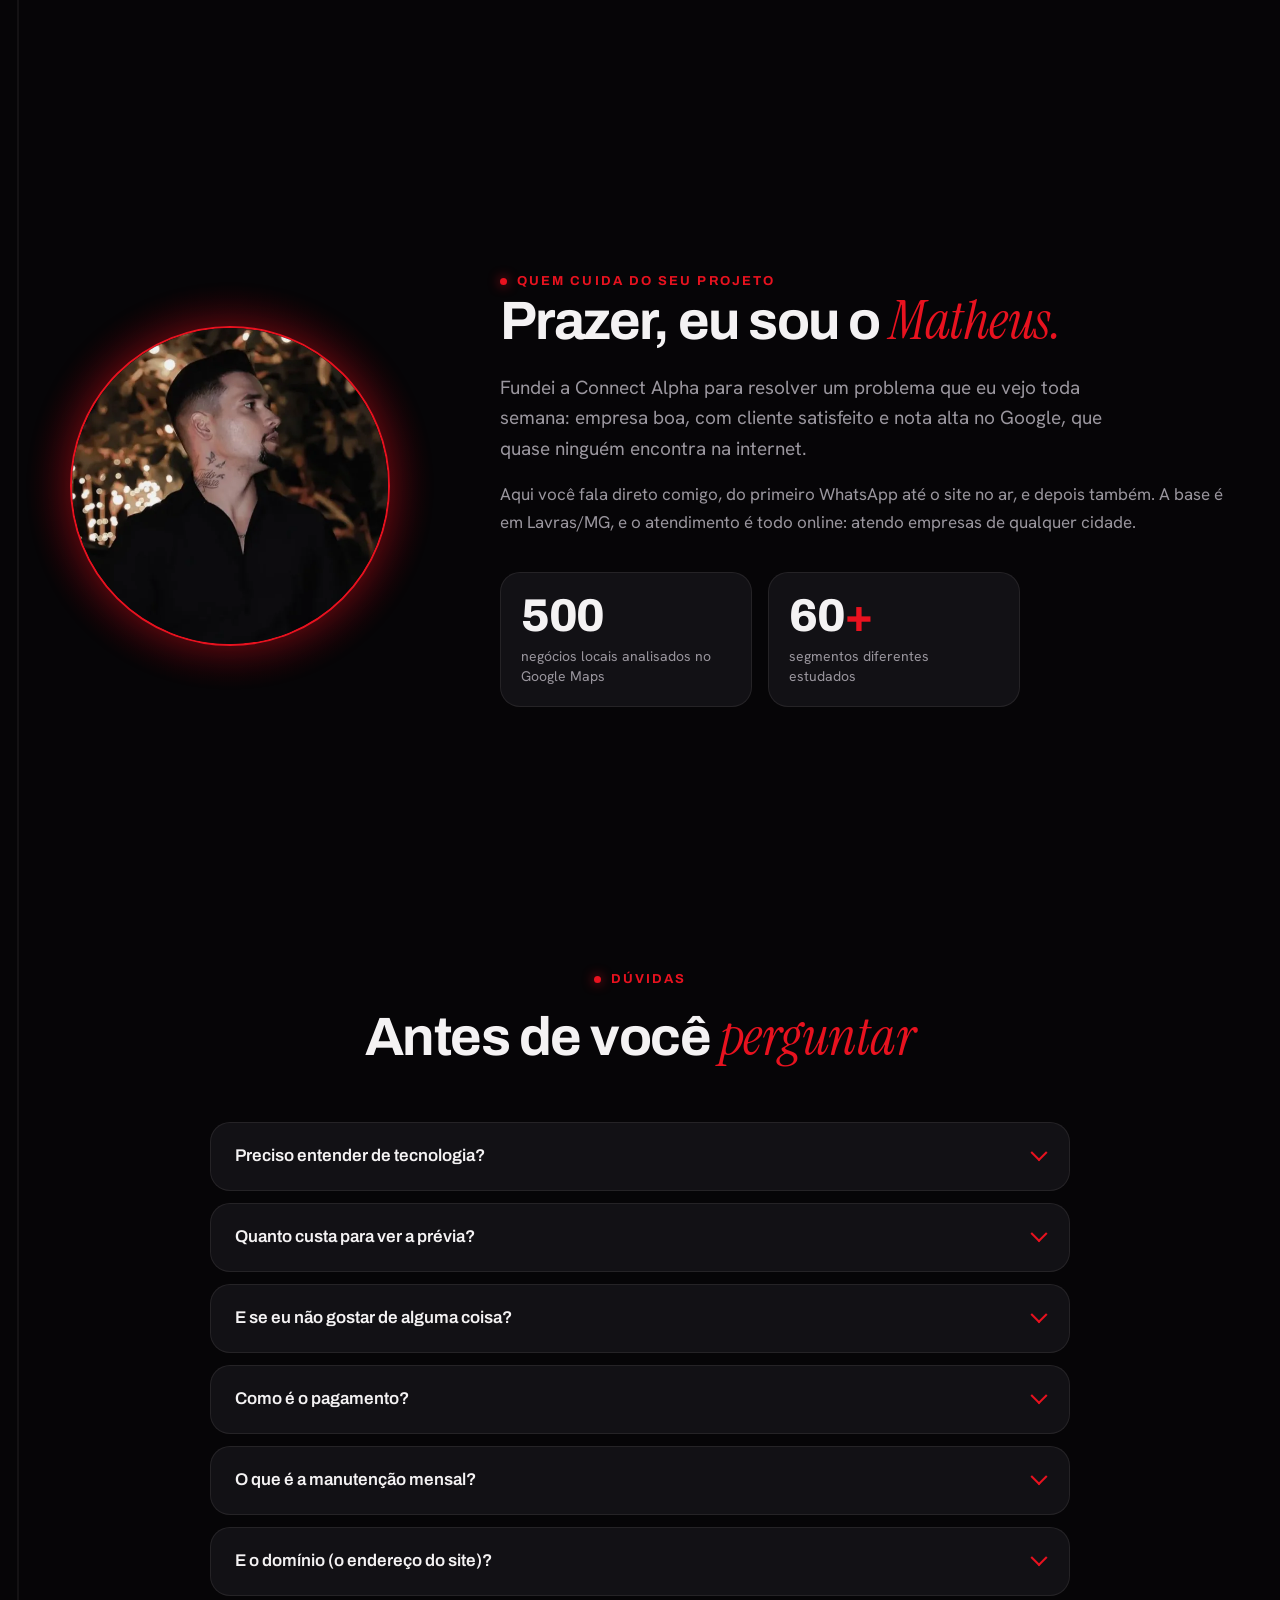
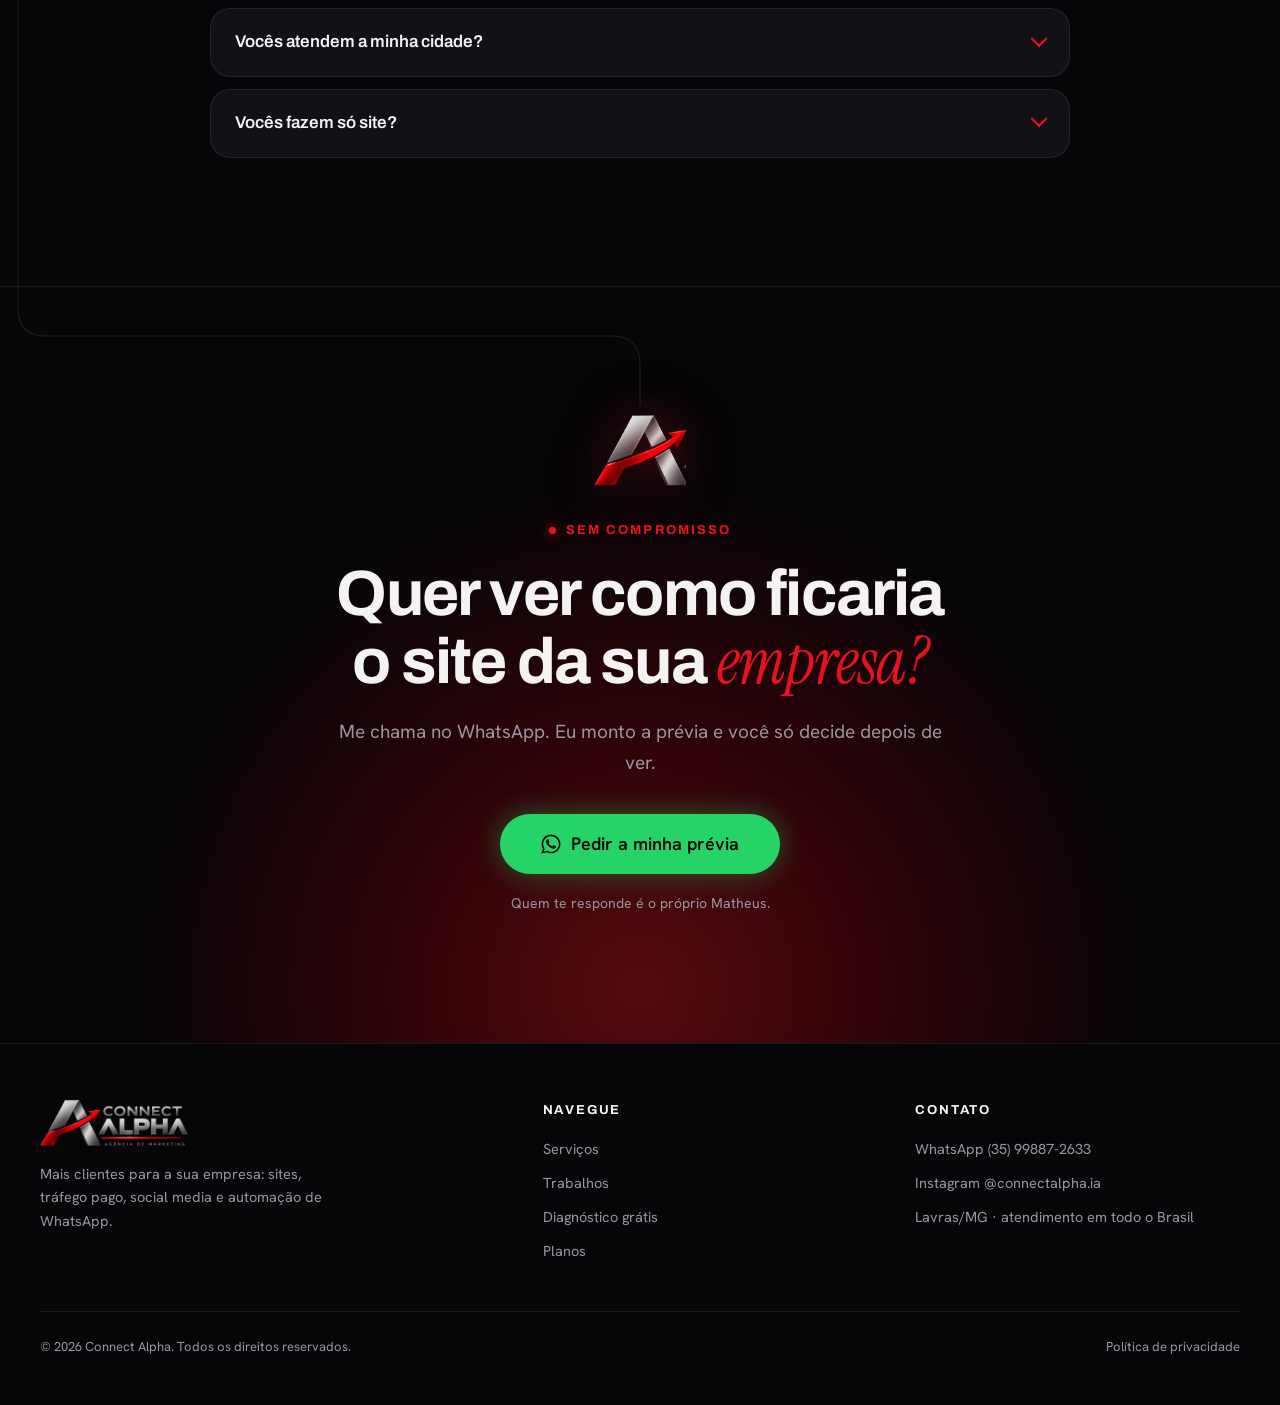
==== commit eb4c4222: "Verificação de domínio do Meta (metatag) Co-Authored-By: Claude Sonnet 5.5 <noreply@anthropic.com>" ====
--- a/index.html
+++ b/index.html
@@ -2,6 +2,7 @@
 <html lang="pt-BR">
 <head>
 <meta charset="UTF-8">
+<meta name="facebook-domain-verification" content="dqgaurj6psn58ynqfqaborq6meoi79" />
 <meta name="viewport" content="width=device-width, initial-scale=1">
 <title>Connect Alpha | Agência de marketing: sites, tráfego pago e automação</title>
 <meta name="description" content="Mais clientes para a sua empresa. Sites, tráfego pago, social media e automação de WhatsApp para negócios que já são bons no que fazem. Veja a prévia do seu site antes de pagar.">
